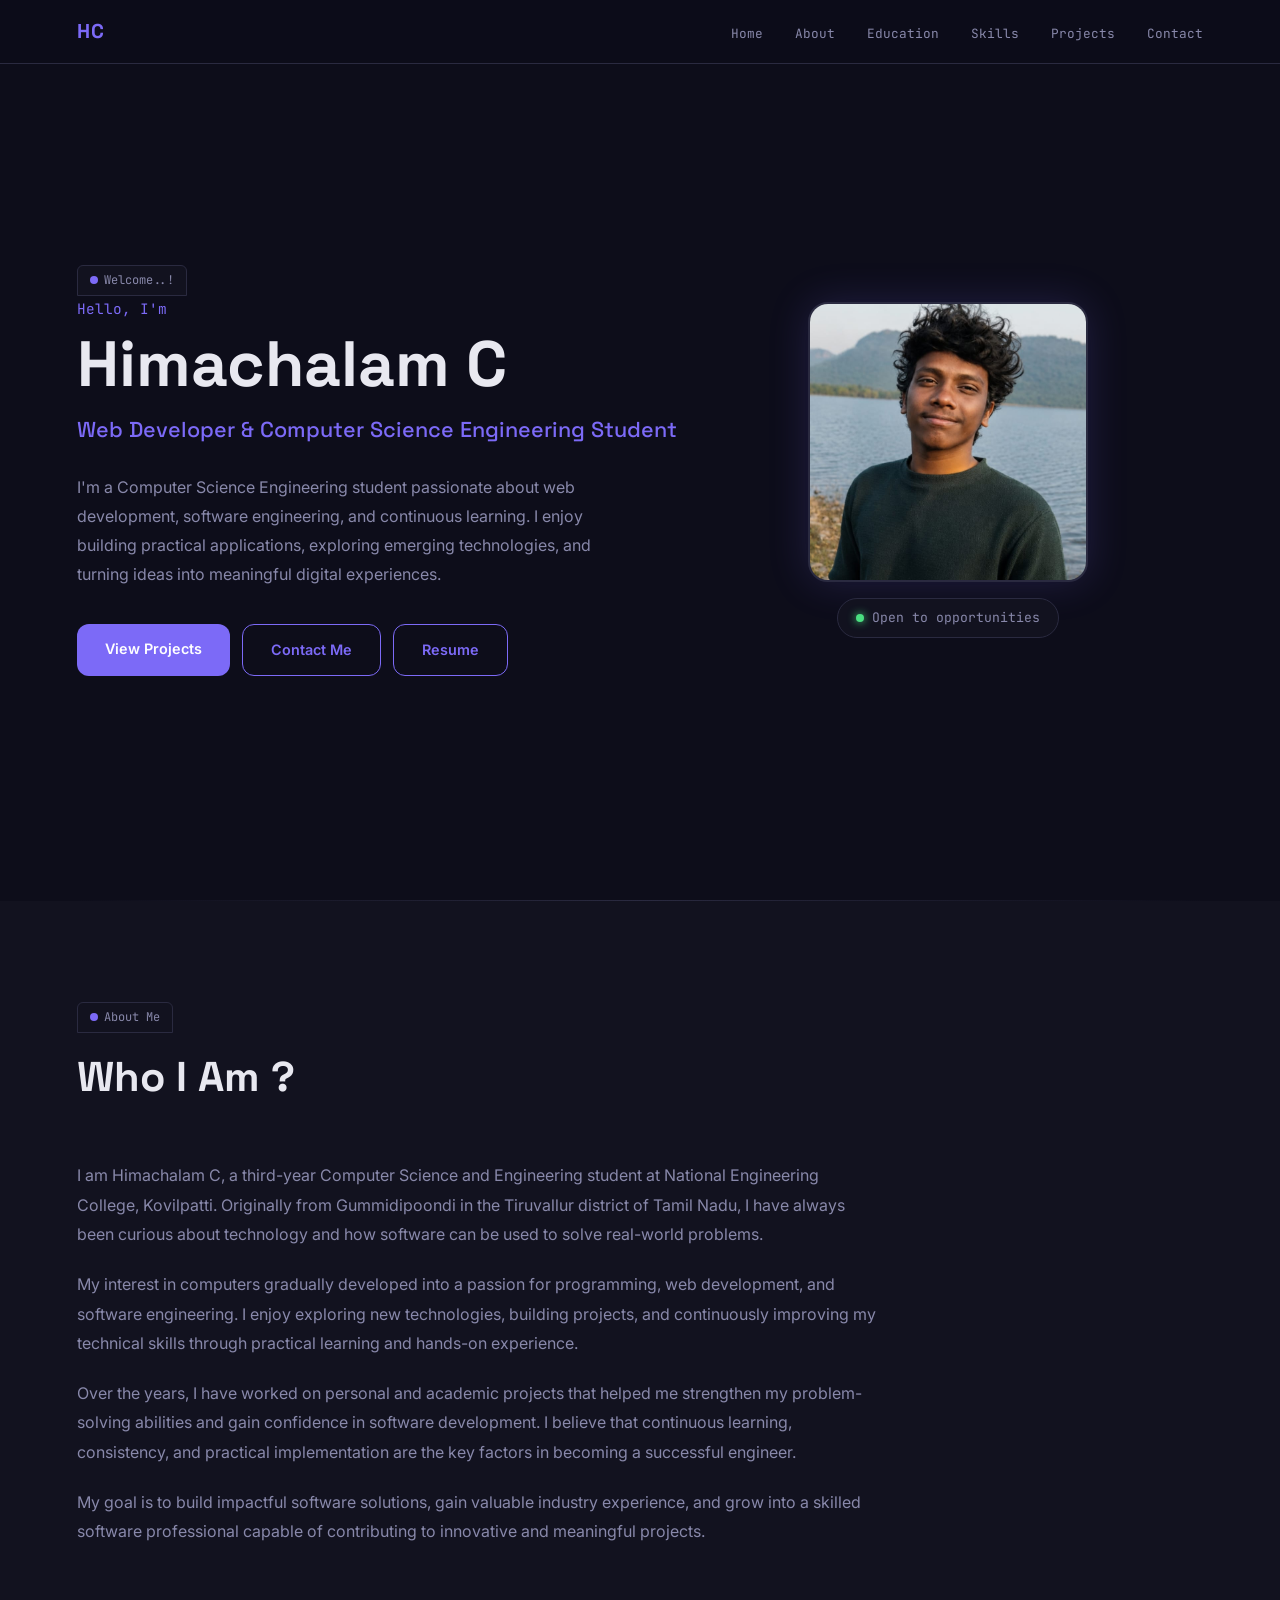
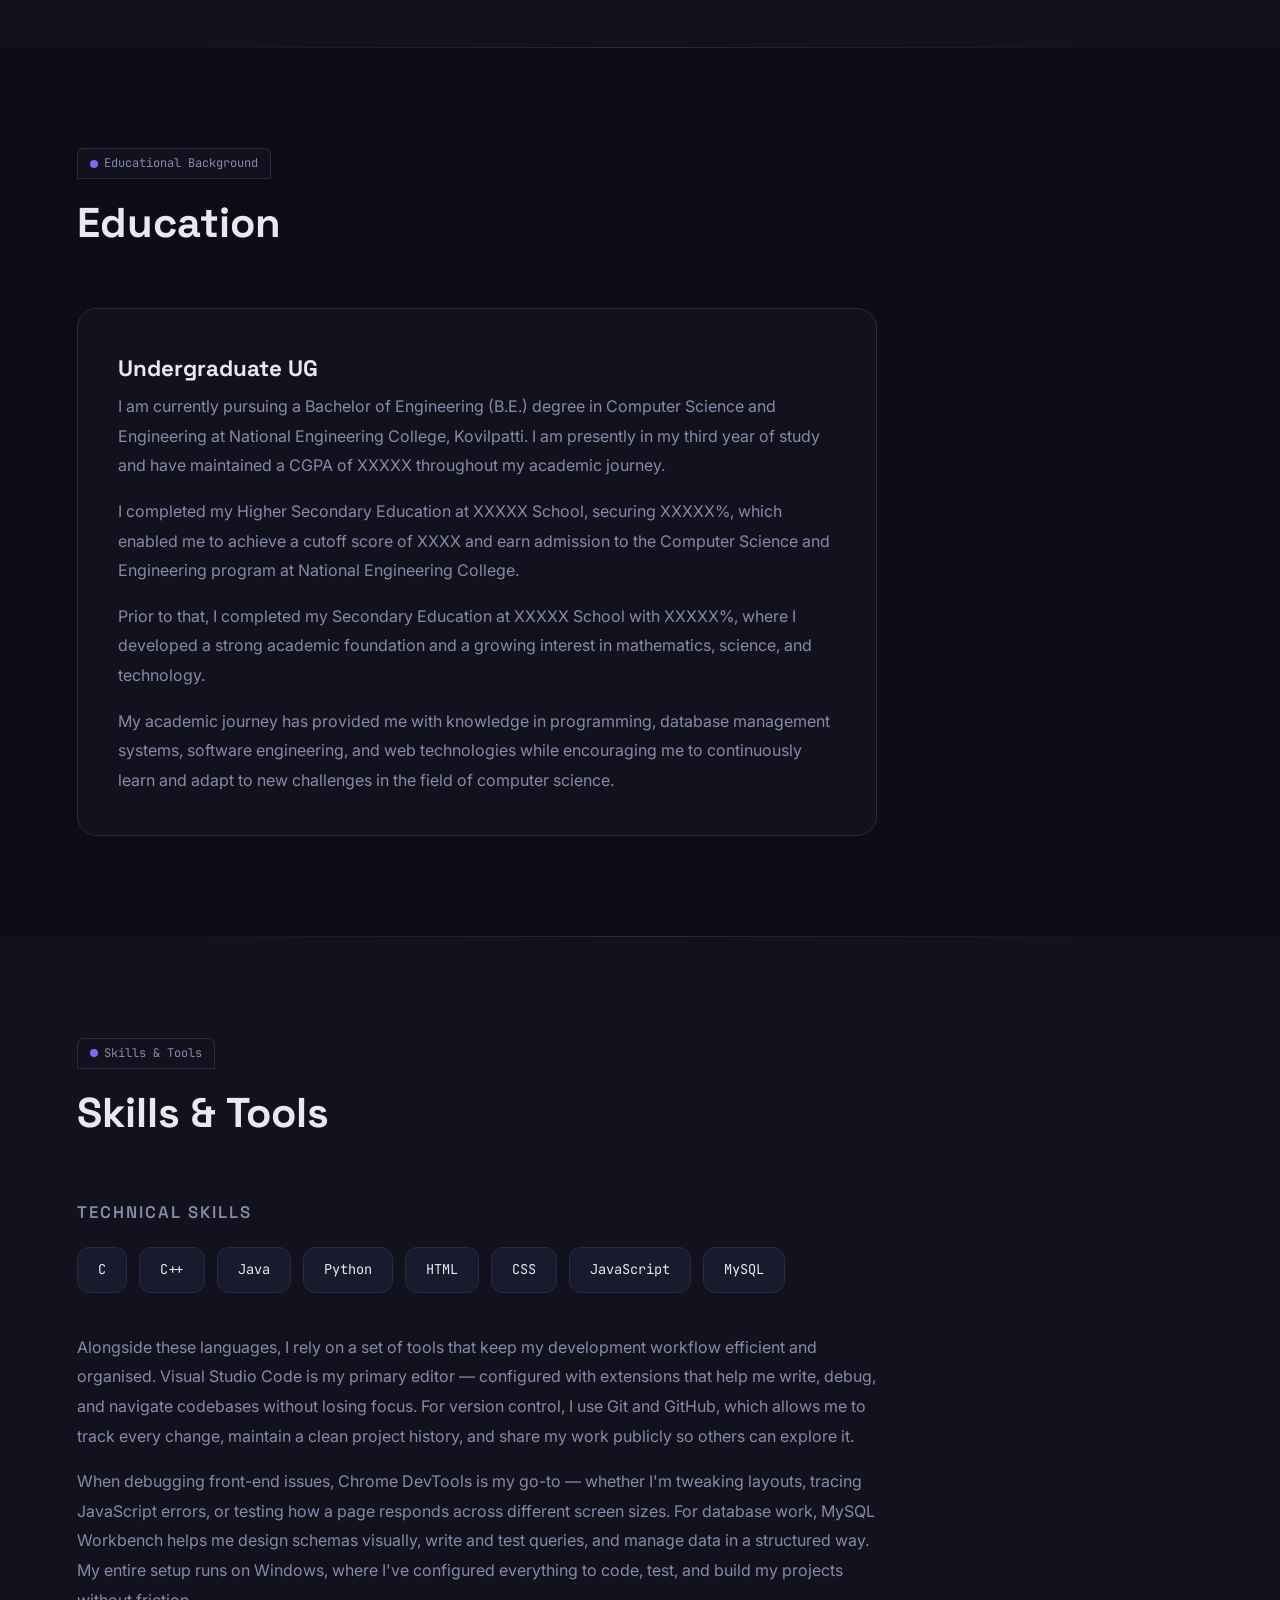
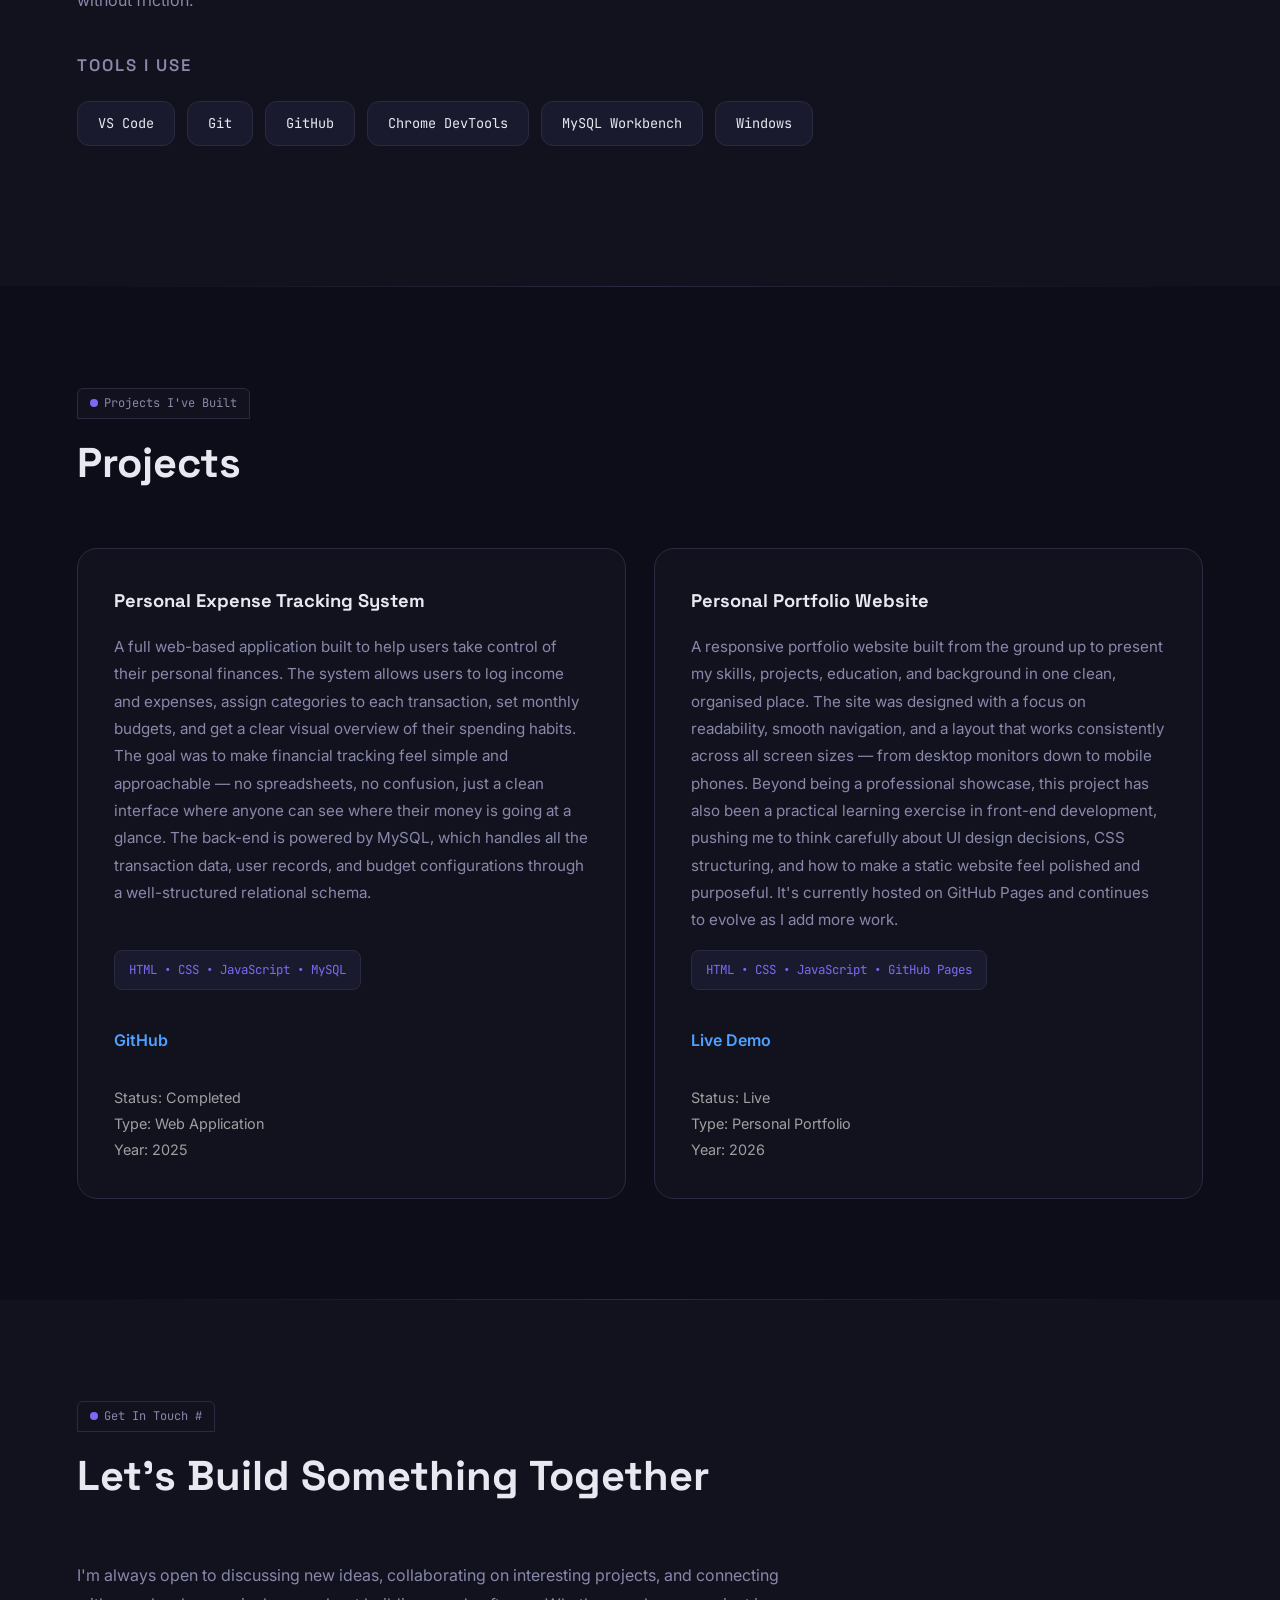
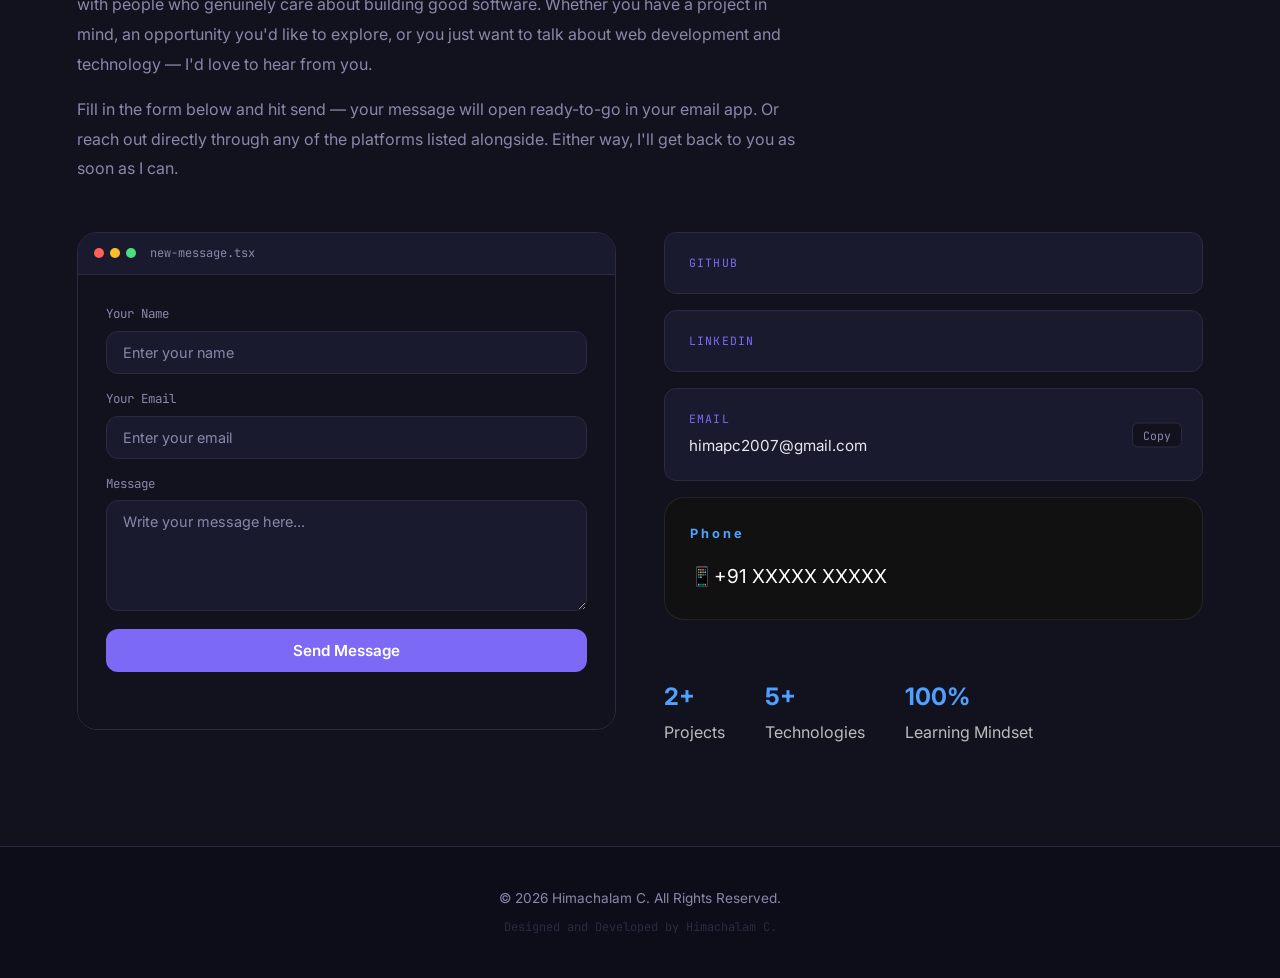
==== index.html @ 36b8a8b2 "Fix GitHub Pages structure" ====
<!DOCTYPE html>
<html lang="en">
<head>
  <meta charset="UTF-8">
  <meta name="viewport" content="width=device-width, initial-scale=1.0">
  <title>Himachalam C | Portfolio</title>
  <link rel="stylesheet" href="css/style.css">
  <link rel="preconnect" href="https://fonts.googleapis.com">
  <link rel="preconnect" href="https://fonts.gstatic.com" crossorigin>
  <link href="https://fonts.googleapis.com/css2?family=Space+Grotesk:wght@500;600;700&family=Inter:wght@300;400;500;600;700&family=JetBrains+Mono:wght@400;500&display=swap" rel="stylesheet">
</head>
<body>

  <!-- ── NAVBAR ── -->
  <nav class="navbar">
    <div class="logo">HC</div>
    <ul class="nav-links">
      <li><a href="#home">Home</a></li>
      <li><a href="#about">About</a></li>
      <li><a href="#education">Education</a></li>
      <li><a href="#skills">Skills</a></li>
      <li><a href="#projects">Projects</a></li>
      <li><a href="#contact">Contact</a></li>
    </ul>
  </nav>

  <!-- ── HERO ── -->
  <section id="home" class="hero hidden">
    <div class="hero-content">
      <span class="file-tab"><span class="dot"></span> Welcome..! </span>
      <p class="hero-intro">Hello, I'm</p>
      <h1>Himachalam C</h1>
      <h2>Web Developer &amp; Computer Science Engineering Student</h2>
      <p class="hero-description">
        I'm a Computer Science Engineering student passionate about web development,
        software engineering, and continuous learning. I enjoy building practical
        applications, exploring emerging technologies, and turning ideas into
        meaningful digital experiences.
      </p>
      <div class="hero-buttons">
        <a href="#projects" class="btn">View Projects</a>
        <a href="#contact" class="btn-outline">Contact Me</a>
        <a href="assets/Himachalam Resumex.pdf"
   class="btn-outline"
   target="_blank">
   Resume
</a>
      </div>
    </div>

    <div class="hero-visual">
      <div class="profile-frame">
        <!-- Replace images/profile-placeholder.svg with your actual photo later -->
        <img src="images/hima.jpeg" alt="Himachalam C" class="profile-img">
      </div>
      <div class="status-card">
        <span class="status-dot"></span>
        Open to opportunities
      </div>
    </div>
  </section>

  <div class="section-divider"></div>

  <!-- ── WHO I AM ── -->
  <section id="about" class="about hidden">
    <div class="section-header">
      <span class="file-tab"><span class="dot"></span> About Me </span>
      <h2>Who I Am ?</h2>
    </div>
    <div class="about-text">
      <p>
I am Himachalam C, a third-year Computer Science and Engineering student at National Engineering College, Kovilpatti. Originally from Gummidipoondi in the Tiruvallur district of Tamil Nadu, I have always been curious about technology and how software can be used to solve real-world problems.
      </p>
      <p>
My interest in computers gradually developed into a passion for programming, web development, and software engineering. I enjoy exploring new technologies, building projects, and continuously improving my technical skills through practical learning and hands-on experience.
      </p>
      <p>
Over the years, I have worked on personal and academic projects that helped me strengthen my problem-solving abilities and gain confidence in software development. I believe that continuous learning, consistency, and practical implementation are the key factors in becoming a successful engineer.
      </p>
      <p>
My goal is to build impactful software solutions, gain valuable industry experience, and grow into a skilled software professional capable of contributing to innovative and meaningful projects.
      </p>
    </div>
  </section>

  <div class="section-divider"></div>

  <!-- ── EDUCATION ── -->
  <section id="education" class="education hidden">
    <div class="section-header">
      <span class="file-tab"><span class="dot"></span> Educational Background </span>
      <h2>Education</h2>
    </div>
    <div class="education-content">
      <div class="education-card">
        <div class="education-meta">
          <h3>Undergraduate UG</h3>
          
        </div>
     <p>
I am currently pursuing a Bachelor of Engineering (B.E.) degree in Computer Science and Engineering at National Engineering College, Kovilpatti. I am presently in my third year of study and have maintained a CGPA of XXXXX throughout my academic journey.
</p>

<p>
I completed my Higher Secondary Education at XXXXX School, securing XXXXX%, which enabled me to achieve a cutoff score of XXXX and earn admission to the Computer Science and Engineering program at National Engineering College.
</p>

<p>
Prior to that, I completed my Secondary Education at XXXXX School with XXXXX%, where I developed a strong academic foundation and a growing interest in mathematics, science, and technology.
</p>

<p>
My academic journey has provided me with knowledge in programming, database management systems, software engineering, and web technologies while encouraging me to continuously learn and adapt to new challenges in the field of computer science.
</p>
      </div>
    </div>
  </section>

  <div class="section-divider"></div>

  <!-- ── SKILLS ── -->
  <section id="skills" class="skills hidden">
    <div class="section-header">
      <span class="file-tab"><span class="dot"></span> Skills & Tools </span>
      <h2>Skills &amp; Tools</h2>
    </div>

    <h3 class="subheading">Technical Skills</h3>
    <div class="skills-grid">
      <div class="skill-card">C</div>
      <div class="skill-card">C++</div>
      <div class="skill-card">Java</div>
      <div class="skill-card">Python</div>
      <div class="skill-card">HTML</div>
      <div class="skill-card">CSS</div>
      <div class="skill-card">JavaScript</div>
      <div class="skill-card">MySQL</div>
    </div>

    <div class="tools-intro">
      <p>
        Alongside these languages, I rely on a set of tools that keep my development workflow
        efficient and organised. Visual Studio Code is my primary editor — configured with
        extensions that help me write, debug, and navigate codebases without losing focus.
        For version control, I use Git and GitHub, which allows me to track every change,
        maintain a clean project history, and share my work publicly so others can explore it.
      </p>
      <p>
        When debugging front-end issues, Chrome DevTools is my go-to — whether I'm tweaking
        layouts, tracing JavaScript errors, or testing how a page responds across different screen sizes.
        For database work, MySQL Workbench helps me design schemas visually, write and test queries,
        and manage data in a structured way. My entire setup runs on Windows, where I've configured
        everything to code, test, and build my projects without friction.
      </p>
    </div>

    <h3 class="subheading">Tools I Use</h3>
    <div class="tools-grid">
      <div class="skill-card">VS Code</div>
      <div class="skill-card">Git</div>
      <div class="skill-card">GitHub</div>
      <div class="skill-card">Chrome DevTools</div>
      <div class="skill-card">MySQL Workbench</div>
      <div class="skill-card">Windows</div>
    </div>
   
  </section>

  <div class="section-divider"></div>

  <!-- ── PROJECTS ── -->
  <section id="projects" class="projects hidden">
    <div class="section-header">
      <span class="file-tab"><span class="dot"></span> Projects I've Built </span>
      <h2>Projects</h2>
    </div>
    <div class="projects-grid">

      <div class="project-card">
        <h3>Personal Expense Tracking System</h3>
        <p>
          A full web-based application built to help users take control of their personal finances.
          The system allows users to log income and expenses, assign categories to each transaction,
          set monthly budgets, and get a clear visual overview of their spending habits. The goal was
          to make financial tracking feel simple and approachable — no spreadsheets, no confusion,
          just a clean interface where anyone can see where their money is going at a glance. The
          back-end is powered by MySQL, which handles all the transaction data, user records, and
          budget configurations through a well-structured relational schema.
        </p>
        <div class="tech-stack">HTML &bull; CSS &bull; JavaScript &bull; MySQL</div>
        <div class="project-links">
    <a href="https://github.com/Hacker-Hima/personal-expense-tracking-system" target="_blank">
        GitHub
    </a>
</div>
        <div class="project-meta">
    Status: Completed
    <br>
    Type: Web Application
    <br>
    Year: 2025
</div>
      </div>

      <div class="project-card">
        <h3>Personal Portfolio Website</h3>
        <p>
          A responsive portfolio website built from the ground up to present my skills, projects,
          education, and background in one clean, organised place. The site was designed with a
          focus on readability, smooth navigation, and a layout that works consistently across all
          screen sizes — from desktop monitors down to mobile phones. Beyond being a professional
          showcase, this project has also been a practical learning exercise in front-end development,
          pushing me to think carefully about UI design decisions, CSS structuring, and how to make
          a static website feel polished and purposeful. It's currently hosted on GitHub Pages and
          continues to evolve as I add more work.
        </p>
        <div class="tech-stack">HTML &bull; CSS &bull; JavaScript &bull; GitHub Pages</div>
        <div class="project-links">
    <a href="https://hacker-hima.github.io/Himachalam-portfolio/" target="_blank">
        Live Demo
    </a>
</div>
        <div class="project-meta">
    Status: Live
    <br>
    Type: Personal Portfolio
    <br>
    Year: 2026
</div>
      </div>

    </div>
  </section>

  <div class="section-divider"></div>

  <!-- ── CONTACT ── -->
  <section id="contact" class="contact hidden">
    <div class="section-header">
      <span class="file-tab"><span class="dot"></span> Get In Touch # </span>
      <h2>Let's Build Something Together</h2>
    </div>

    <div class="contact-intro">
      <p>
        I'm always open to discussing new ideas, collaborating on interesting projects, and connecting
        with people who genuinely care about building good software. Whether you have a project in mind,
        an opportunity you'd like to explore, or you just want to talk about web development and
        technology — I'd love to hear from you.
      </p>
      <p>
        Fill in the form below and hit send — your message will open ready-to-go in your email app.
        Or reach out directly through any of the platforms listed alongside. Either way, I'll get back
        to you as soon as I can.
      </p>
    </div>

    <div class="contact-grid">

      <div class="message-form" id="messageForm">
        <div class="message-window">
          <div class="message-window-bar">
            <span class="message-window-dot"></span>
            <span class="message-window-dot"></span>
            <span class="message-window-dot"></span>
            <span class="message-window-title">new-message.tsx</span>
          </div>
          <div class="message-window-body">
            <label for="name">Your Name</label>
            <input type="text" id="name" name="name" placeholder="Enter your name" required>

            <label for="email">Your Email</label>
            <input type="email" id="email" name="email" placeholder="Enter your email" required>

            <label for="message">Message</label>
            <textarea id="message" name="message" rows="5" placeholder="Write your message here..." required></textarea>

            <button type="button" class="btn send-btn" id="sendBtn">Send Message</button>
            <p class="form-status" id="formStatus"></p>
          </div>
        </div>
      </div>

      <div class="contact-links">
        <a href="https://github.com/Hacker-Hima" target="_blank" class="contact-link">
          <span class="contact-label">GitHub</span>
        
        </a>
        <a href="https://www.linkedin.com/in/himachalam-c-535153327/" target="_blank" class="contact-link">
          <span class="contact-label">LinkedIn</span>
        
        </a>
        
        <div class="contact-link email-link">
          <span class="contact-label">Email</span>
          <span class="contact-value">himapc2007@gmail.com</span>
          <button type="button" class="copy-btn" id="copyEmailBtn">Copy</button>
          
        </div>
         <div class="contact-card">

    <h4>Phone</h4>

    <a href="tel:+91 8870892589">
       📱+91 XXXXX XXXXX
    </a>

</div>
         <div class="hero-stats">

    <div>
        <h3>2+</h3>
        <p>Projects</p>
    </div>

    <div>
        <h3>5+</h3>
        <p>Technologies</p>
    </div>

    <div>
        <h3>100%</h3>
        <p>Learning Mindset</p>
    </div>

</div>
        
      </div>
      

    </div>
    
  </section>

  <!-- ── FOOTER ── -->
  <footer>
    <p>&copy; 2026 Himachalam C. All Rights Reserved.</p>
    <p class="footer-sub">Designed and Developed by Himachalam C.</p>
  </footer>

  <script src="js/script.js"></script>
</body>
</html>
---- css/style.css ----
/* =============================================
   HIMACHALAM C — PORTFOLIO CSS
   Theme: Dark dev aesthetic, purple accent
   ============================================= */

/* ── RESET & BASE ───────────────────────────── */
*, *::before, *::after {
  margin: 0;
  padding: 0;
  box-sizing: border-box;
}

:root {
  --bg:         #0d0d1a;
  --bg-card:    #12121f;
  --bg-hover:   #1a1a2e;
  --border:     #2a2a40;
  --accent:     #7c6af7;
  --accent-dim: #5548d9;
  --accent-glow:rgba(124, 106, 247, 0.18);
  --text:       #e8e8f0;
  --muted:      #8888aa;
  --dot-green:  #4ade80;
  --font-head:  'Space Grotesk', sans-serif;
  --font-body:  'Inter', sans-serif;
  --font-mono:  'JetBrains Mono', monospace;
  --radius:     12px;
  --radius-lg:  20px;
  --transition: 0.25s ease;
}

html {
  scroll-behavior: smooth;
}

body {
  background-color: var(--bg);
  color: var(--text);
  font-family: var(--font-body);
  font-size: 16px;
  line-height: 1.75;
  -webkit-font-smoothing: antialiased;
}

a {
  color: inherit;
  text-decoration: none;
}

img {
  display: block;
  max-width: 100%;
}

/* ── SCROLLBAR ──────────────────────────────── */
::-webkit-scrollbar { width: 6px; }
::-webkit-scrollbar-track { background: var(--bg); }
::-webkit-scrollbar-thumb { background: var(--border); border-radius: 3px; }
::-webkit-scrollbar-thumb:hover { background: var(--accent-dim); }

/* ── NAVBAR ─────────────────────────────────── */
.navbar {
  position: fixed;
  top: 0;
  left: 0;
  right: 0;
  z-index: 100;
  display: flex;
  align-items: center;
  justify-content: space-between;
  padding: 0 6vw;
  height: 64px;
  background: rgba(13, 13, 26, 0.85);
  backdrop-filter: blur(12px);
  border-bottom: 1px solid var(--border);
}

.logo {
  font-family: var(--font-head);
  font-size: 1.25rem;
  font-weight: 700;
  color: var(--accent);
  letter-spacing: 0.05em;
}

.nav-links {
  list-style: none;
  display: flex;
  gap: 2rem;
}

.nav-links a {
  font-family: var(--font-mono);
  font-size: 0.8rem;
  color: var(--muted);
  transition: color var(--transition);
}

.nav-links a:hover {
  color: var(--accent);
}

/* ── FILE TAB BADGE ─────────────────────────── */
.file-tab {
  display: inline-flex;
  align-items: center;
  gap: 6px;
  font-family: var(--font-mono);
  font-size: 0.75rem;
  color: var(--muted);
  background: var(--bg-card);
  border: 1px solid var(--border);
  padding: 4px 12px;
  border-radius: 6px 6px 0 0;
  margin-bottom: 0;
}

.file-tab .dot {
  width: 8px;
  height: 8px;
  border-radius: 50%;
  background: var(--accent);
  display: inline-block;
}

/* ── SECTION SHARED ─────────────────────────── */
section {
  padding: 100px 6vw;
}

.section-header {
  margin-bottom: 48px;
}

.section-header h2 {
  font-family: var(--font-head);
  font-size: clamp(1.8rem, 3.5vw, 2.6rem);
  font-weight: 700;
  color: var(--text);
  margin-top: 8px;
}

/* ── HERO ───────────────────────────────────── */
.hero {
  min-height: 100vh;
  display: flex;
  align-items: center;
  gap: 4vw;
  padding-top: 120px;
  padding-bottom: 80px;
}

.hero-content {
  flex: 1 1 55%;
  max-width: 680px;
}

.hero-intro {
  font-family: var(--font-mono);
  font-size: 0.9rem;
  color: var(--accent);
  margin-bottom: 8px;
}

.hero h1 {
  font-family: var(--font-head);
  font-size: clamp(2.4rem, 5vw, 4rem);
  font-weight: 700;
  line-height: 1.1;
  color: var(--text);
  margin-bottom: 12px;
}

.hero h2 {
  font-family: var(--font-head);
  font-size: clamp(1rem, 2vw, 1.35rem);
  font-weight: 500;
  color: var(--accent);
  margin-bottom: 24px;
}

.hero-description {
  color: var(--muted);
  font-size: 1rem;
  max-width: 560px;
  margin-bottom: 36px;
  line-height: 1.8;
}

.hero-buttons {
  display: flex;
  flex-wrap: wrap;
  gap: 12px;
}
.hero-image{
    position:relative;
}

.hero-image::before{
    content:"";

    position:absolute;

    width:320px;
    height:320px;

    background:rgba(78,161,255,0.15);

    border-radius:50%;

    filter:blur(80px);

    z-index:-1;

    top:50%;
    left:50%;

    transform:translate(-50%,-50%);
}
.hero-stats{
    display:flex;
    gap:40px;
    margin-top:40px;
}

.hero-stats h3{
    color:#4ea1ff;
    font-size:1.5rem;
}

.hero-stats p{
    color:#bcbcbc;
}
/* ── BUTTONS ────────────────────────────────── */
.btn {
  display: inline-block;
  padding: 12px 28px;
  background: var(--accent);
  color: #fff;
  font-family: var(--font-body);
  font-size: 0.9rem;
  font-weight: 600;
  border-radius: var(--radius);
  border: none;
  cursor: pointer;
  transition: background var(--transition), transform var(--transition), box-shadow var(--transition);
}

.btn:hover {
  background: var(--accent-dim);
  transform: translateY(-2px);
  box-shadow: 0 6px 20px var(--accent-glow);
}

.btn-outline {
  display: inline-block;
  padding: 12px 28px;
  background: transparent;
  color: var(--accent);
  font-family: var(--font-body);
  font-size: 0.9rem;
  font-weight: 600;
  border-radius: var(--radius);
  border: 1.5px solid var(--accent);
  cursor: pointer;
  transition: background var(--transition), transform var(--transition);
}

.btn-outline:hover {
  background: var(--accent-glow);
  transform: translateY(-2px);
}

.btn-disabled {
  display: inline-block;
  padding: 12px 28px;
  background: var(--bg-card);
  color: var(--muted);
  font-family: var(--font-body);
  font-size: 0.9rem;
  font-weight: 600;
  border-radius: var(--radius);
  border: 1.5px solid var(--border);
  cursor: not-allowed;
}

/* ── HERO VISUAL ────────────────────────────── */
.hero-visual {
  flex: 0 0 auto;
  display: flex;
  flex-direction: column;
  align-items: center;
  gap: 16px;
}

.profile-frame {
  width: 280px;
  height: 280px;
  border-radius: var(--radius-lg);
  border: 2px solid var(--border);
  background: var(--bg-card);
  overflow: hidden;
  box-shadow: 0 0 40px var(--accent-glow);
}

.profile-img {
  width: 100%;
  height: 100%;
  object-fit: cover;
}

.status-card {
  display: inline-flex;
  align-items: center;
  gap: 8px;
  background: var(--bg-card);
  border: 1px solid var(--border);
  padding: 8px 18px;
  border-radius: 999px;
  font-size: 0.82rem;
  color: var(--muted);
  font-family: var(--font-mono);
}

.status-dot {
  width: 8px;
  height: 8px;
  border-radius: 50%;
  background: var(--dot-green);
  box-shadow: 0 0 8px var(--dot-green);
  animation: pulse 2s infinite;
}

@keyframes pulse {
  0%, 100% { opacity: 1; }
  50% { opacity: 0.4; }
}

/* ── DIVIDER ─────────────────────────────────── */
.section-divider {
  height: 1px;
  background: linear-gradient(90deg, transparent, var(--border), transparent);
  margin: 0 6vw;
}

/* ── ABOUT ───────────────────────────────────── */
.about {
  background: var(--bg-card);
}

.about-text p {
  color: var(--muted);
  font-size: 1rem;
  line-height: 1.85;
  margin-bottom: 20px;
  max-width: 800px;
}

.about-text p:last-child {
  margin-bottom: 0;
}

/* ── EDUCATION ───────────────────────────────── */
.education-card {
  background: var(--bg-card);
  border: 1px solid var(--border);
  border-radius: var(--radius-lg);
  padding: 40px;
  max-width: 800px;
}

.education-meta h3 {
  font-family: var(--font-head);
  font-size: 1.4rem;
  font-weight: 700;
  color: var(--text);
  margin-bottom: 4px;
}

.education-sub {
  font-family: var(--font-mono);
  font-size: 0.82rem;
  color: var(--accent);
  margin-bottom: 24px;
}

.education-card p {
  color: var(--muted);
  font-size: 1rem;
  line-height: 1.85;
  margin-bottom: 16px;
}

.education-card p:last-child {
  margin-bottom: 0;
}

/* ── SKILLS ──────────────────────────────────── */
.skills {
  background: var(--bg-card);
}

.subheading {
  font-family: var(--font-head);
  font-size: 1.05rem;
  font-weight: 600;
  color: var(--muted);
  text-transform: uppercase;
  letter-spacing: 0.12em;
  margin-bottom: 20px;
}

.skills-grid,
.tools-grid {
  display: flex;
  flex-wrap: wrap;
  gap: 12px;
  margin-bottom: 40px;
}

.skill-card {
  background: var(--bg-hover);
  border: 1px solid var(--border);
  color: var(--text);
  font-family: var(--font-mono);
  font-size: 0.85rem;
  padding: 10px 20px;
  border-radius: var(--radius);
  transition: border-color var(--transition), color var(--transition), box-shadow var(--transition);
  cursor: default;
}

.skill-card:hover {
  border-color: var(--accent);
  color: var(--accent);
  box-shadow: 0 0 12px var(--accent-glow);
}

.tools-intro {
  margin-bottom: 36px;
}

.tools-intro p {
  color: var(--muted);
  font-size: 1rem;
  line-height: 1.85;
  max-width: 800px;
  margin-bottom: 16px;
}

/* ── PROJECTS ────────────────────────────────── */
.projects-grid {
  display: grid;
  grid-template-columns: repeat(auto-fit, minmax(340px, 1fr));
  gap: 28px;
}

.project-card {
  background: var(--bg-card);
  border: 1px solid var(--border);
  border-radius: var(--radius-lg);
  padding: 36px;
  display: flex;
  flex-direction: column;
  gap: 16px;
  transition: border-color var(--transition), box-shadow var(--transition), transform var(--transition);
}

.project-card:hover {
  border-color: var(--accent);
  box-shadow: 0 4px 30px var(--accent-glow);
  transform: translateY(-4px);
}

.project-card h3 {
  font-family: var(--font-head);
  font-size: 1.15rem;
  font-weight: 700;
  color: var(--text);
}

.project-card p {
  color: var(--muted);
  font-size: 0.95rem;
  line-height: 1.8;
  flex: 1;
}

.tech-stack {
  font-family: var(--font-mono);
  font-size: 0.78rem;
  color: var(--accent);
  background: var(--bg-hover);
  border: 1px solid var(--border);
  padding: 8px 14px;
  border-radius: 8px;
  width: fit-content;
}

.project-link {
  display: inline-flex;
  align-items: center;
  gap: 6px;
  font-family: var(--font-mono);
  font-size: 0.8rem;
  color: var(--accent);
  border: 1px solid var(--accent);
  padding: 8px 18px;
  border-radius: var(--radius);
  transition: background var(--transition);
  width: fit-content;
}

.project-link:hover {
  background: var(--accent-glow);
}
.project-meta{
    margin-top:15px;

    color:#a0a0a0;

    font-size:0.9rem;

    line-height:1.8;
}
.project-links{
    margin-top:20px;
}

.project-links a{
    text-decoration:none;

    color:#4ea1ff;

    font-weight:600;
}

/* ── CONTACT ─────────────────────────────────── */
.contact {
  background: var(--bg-card);
}

.contact-intro {
  max-width: 720px;
  margin-bottom: 48px;
}

.contact-intro p {
  color: var(--muted);
  font-size: 1rem;
  line-height: 1.85;
  margin-bottom: 16px;
}

.contact-grid {
  display: grid;
  grid-template-columns: 1fr 1fr;
  gap: 48px;
  align-items: start;
}

/* Message window */
.message-window {
  border: 1px solid var(--border);
  border-radius: var(--radius-lg);
  overflow: hidden;
}

.message-window-bar {
  display: flex;
  align-items: center;
  gap: 6px;
  background: var(--bg-hover);
  border-bottom: 1px solid var(--border);
  padding: 10px 16px;
}

.message-window-dot {
  width: 10px;
  height: 10px;
  border-radius: 50%;
  background: var(--border);
}

.message-window-dot:nth-child(1) { background: #ff5f57; }
.message-window-dot:nth-child(2) { background: #ffbd2e; }
.message-window-dot:nth-child(3) { background: var(--dot-green); }

.message-window-title {
  font-family: var(--font-mono);
  font-size: 0.75rem;
  color: var(--muted);
  margin-left: 8px;
}

.message-window-body {
  background: var(--bg-card);
  padding: 28px;
  display: flex;
  flex-direction: column;
  gap: 14px;
}

.message-window-body label {
  font-family: var(--font-mono);
  font-size: 0.78rem;
  color: var(--muted);
  margin-bottom: -8px;
}

.message-window-body input,
.message-window-body textarea {
  background: var(--bg-hover);
  border: 1px solid var(--border);
  border-radius: var(--radius);
  color: var(--text);
  font-family: var(--font-body);
  font-size: 0.9rem;
  padding: 12px 16px;
  width: 100%;
  transition: border-color var(--transition);
  resize: vertical;
}

.message-window-body input:focus,
.message-window-body textarea:focus {
  outline: none;
  border-color: var(--accent);
  box-shadow: 0 0 0 3px var(--accent-glow);
}

.message-window-body input::placeholder,
.message-window-body textarea::placeholder {
  color: var(--muted);
}

.send-btn {
  margin-top: 4px;
  width: 100%;
  font-size: 0.95rem;
}

.form-status {
  font-family: var(--font-mono);
  font-size: 0.78rem;
  color: var(--dot-green);
  min-height: 1.2em;
}

/* Contact links */
.contact-links {
  display: flex;
  flex-direction: column;
  gap: 16px;
}

.contact-link {
  display: flex;
  flex-direction: column;
  gap: 4px;
  background: var(--bg-hover);
  border: 1px solid var(--border);
  border-radius: var(--radius);
  padding: 20px 24px;
  transition: border-color var(--transition), transform var(--transition);
  cursor: pointer;
}

.contact-link:hover {
  border-color: var(--accent);
  transform: translateX(4px);
}

.contact-label {
  font-family: var(--font-mono);
  font-size: 0.72rem;
  color: var(--accent);
  text-transform: uppercase;
  letter-spacing: 0.1em;
}

.contact-value {
  font-size: 0.95rem;
  color: var(--text);
}

.email-link {
  position: relative;
}

.copy-btn {
  position: absolute;
  top: 50%;
  right: 20px;
  transform: translateY(-50%);
  background: var(--bg-card);
  border: 1px solid var(--border);
  color: var(--muted);
  font-family: var(--font-mono);
  font-size: 0.72rem;
  padding: 4px 10px;
  border-radius: 6px;
  cursor: pointer;
  transition: color var(--transition), border-color var(--transition);
}

.copy-btn:hover {
  color: var(--accent);
  border-color: var(--accent);
}
.contact-card{
    background:#111;

    border:1px solid rgba(255,255,255,0.08);

    border-radius:20px;

    padding:25px;

    transition:0.3s;
}

.contact-card:hover{
    border-color:#4ea1ff;
}

.contact-card h4{
    color:#4ea1ff;

    letter-spacing:3px;

    margin-bottom:15px;

    font-size:0.8rem;
}

.contact-card p,
.contact-card a{
    color:white;

    text-decoration:none;

    font-size:1.2rem;
}
/* ── FOOTER ──────────────────────────────────── */
footer {
  text-align: center;
  padding: 40px 6vw;
  border-top: 1px solid var(--border);
  background: var(--bg);
}

footer p {
  color: var(--muted);
  font-size: 0.85rem;
}

.footer-sub {
  font-family: var(--font-mono);
  font-size: 0.75rem;
  color: var(--border);
  margin-top: 6px;
}

/* ── RESPONSIVE ──────────────────────────────── */
@media (max-width: 900px) {
  .hero {
    flex-direction: column;
    text-align: center;
    padding-top: 100px;
  }

  .hero-buttons {
    justify-content: center;
  }

  .hero-description {
    margin-left: auto;
    margin-right: auto;
  }

  .contact-grid {
    grid-template-columns: 1fr;
    gap: 32px;
  }

  .nav-links {
    display: none;
  }
}

@media (max-width: 600px) {
  section {
    padding: 72px 5vw;
  }

  .projects-grid {
    grid-template-columns: 1fr;
  }

  .profile-frame {
    width: 220px;
    height: 220px;
  }

  .education-card {
    padding: 24px;
  }
}
.hidden{
    opacity:0;
    transform:translateY(60px);
    transition:
        opacity 0.8s ease,
        transform 0.8s ease;
}

.show{
    opacity:1;
    transform:translateY(0);
}
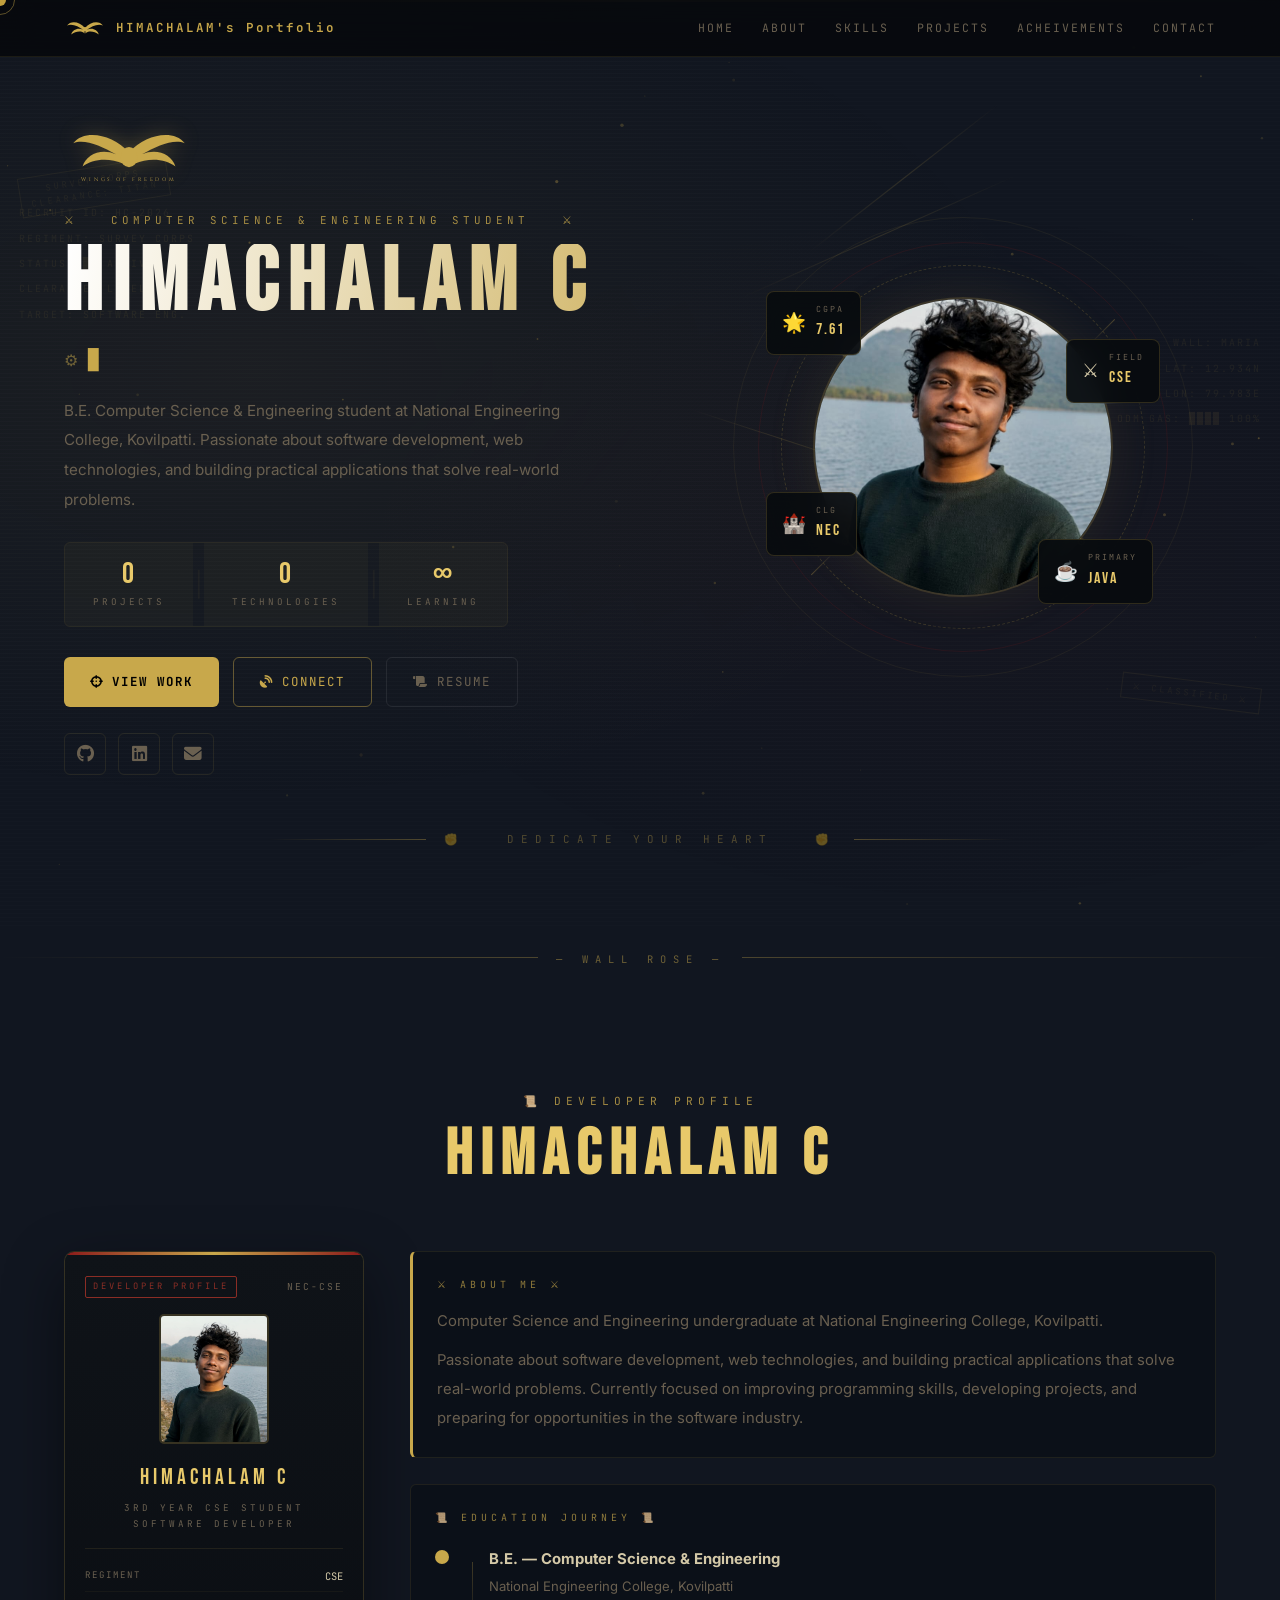
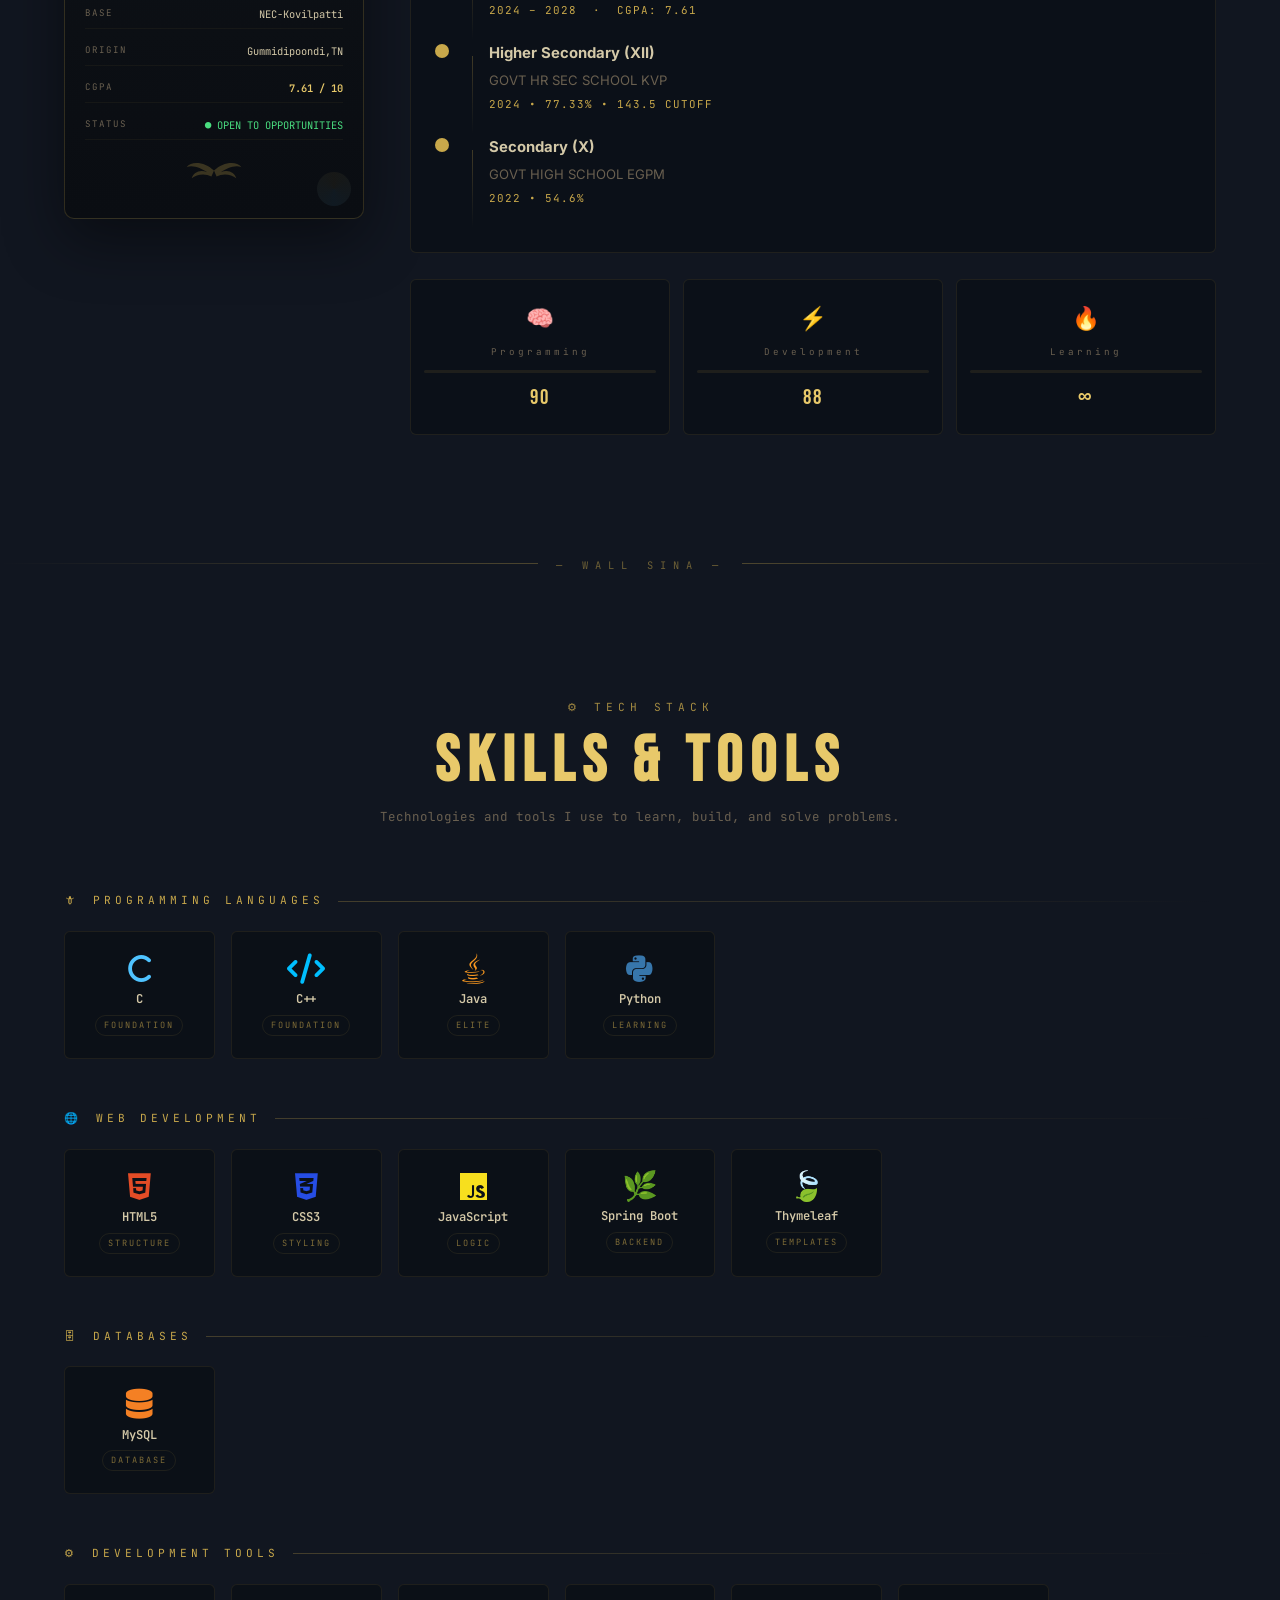
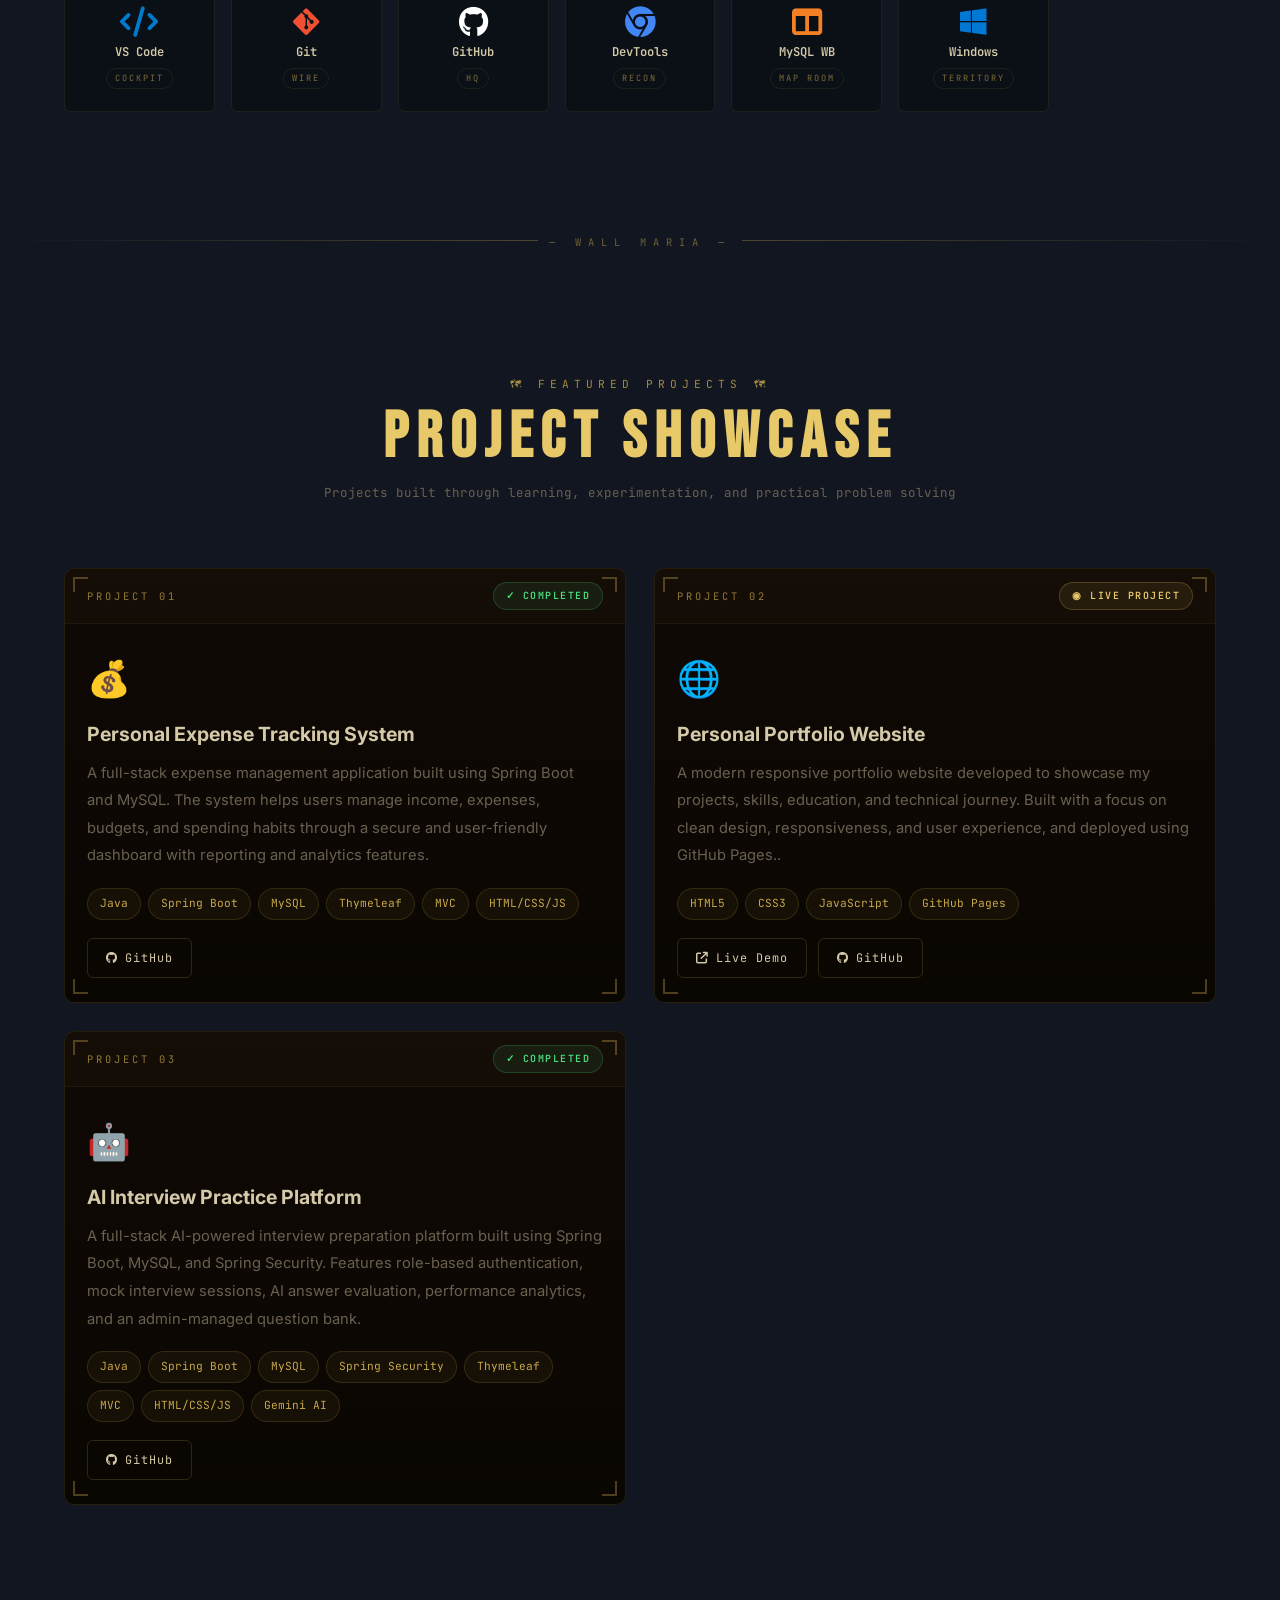
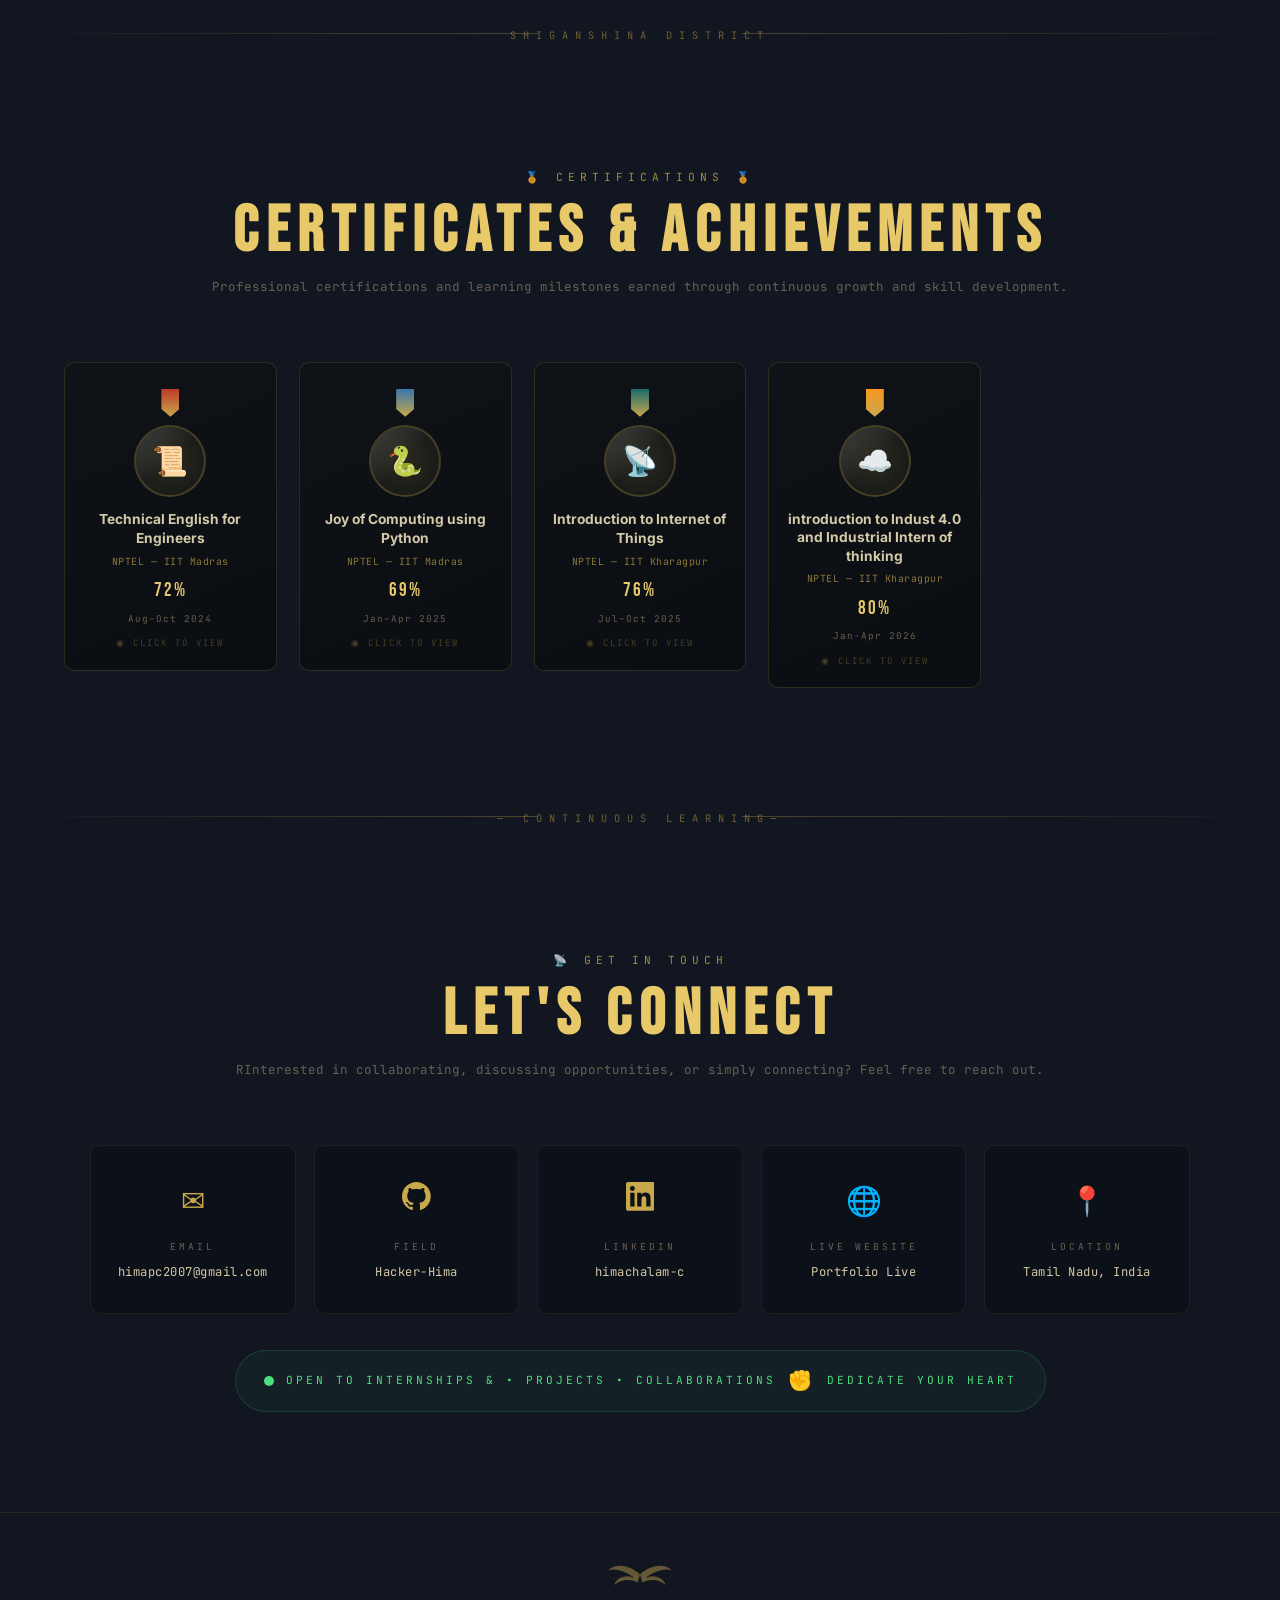
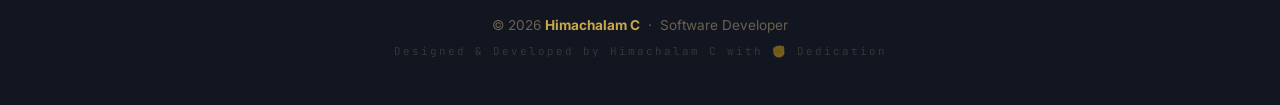
==== commit 4ad04265: "Final portfolio version" ====
--- a/index.html
+++ b/index.html
@@ -1,344 +1,997 @@
 <!DOCTYPE html>
 <html lang="en">
+
 <head>
   <meta charset="UTF-8">
   <meta name="viewport" content="width=device-width, initial-scale=1.0">
-  <title>Himachalam C | Portfolio</title>
-  <link rel="stylesheet" href="css/style.css">
+  <title>Hima-portfolio</title>
   <link rel="preconnect" href="https://fonts.googleapis.com">
   <link rel="preconnect" href="https://fonts.gstatic.com" crossorigin>
-  <link href="https://fonts.googleapis.com/css2?family=Space+Grotesk:wght@500;600;700&family=Inter:wght@300;400;500;600;700&family=JetBrains+Mono:wght@400;500&display=swap" rel="stylesheet">
+  <link
+    href="https://fonts.googleapis.com/css2?family=Bebas+Neue&family=Inter:wght@300;400;500;600;700;800&family=JetBrains+Mono:wght@400;500;600&family=Cinzel:wght@400;700;900&display=swap"
+    rel="stylesheet">
+  <link rel="stylesheet" href="https://cdnjs.cloudflare.com/ajax/libs/font-awesome/6.5.1/css/all.min.css">
+  <link rel="stylesheet" href="style.css">
+  <!-- CRITICAL: Fallback visibility — overridden by GSAP when loaded, but ensures
+       contact section & all cards show on Live Server even if CDN is unavailable -->
+  <style>
+    .contact-card,
+    .contact-section .sec-header,
+    .open-signal,
+    .mission-card,
+    .medal-card,
+    .skill-card,
+    .skill-block,
+    .skills-section .sec-header,
+    .projects-section .sec-header,
+    .certs-section .sec-header,
+    .about-section .sec-header,
+    .id-card,
+    .field-report,
+    .wall-timeline,
+    .wt-node,
+    .combat-attr,
+    .wall-divider,
+    .footer {
+      opacity: 1 !important;
+      visibility: visible !important;
+    }
+
+    /* Inline SVG icons inside .cc-icon inherit the gold color */
+    .cc-icon svg {
+      color: var(--gold, #c8a84b);
+      fill: var(--gold, #c8a84b);
+    }
+  </style>
+  <script src="https://cdnjs.cloudflare.com/ajax/libs/gsap/3.12.5/gsap.min.js" defer></script>
+  <script src="https://cdnjs.cloudflare.com/ajax/libs/gsap/3.12.5/ScrollTrigger.min.js" defer></script>
 </head>
+
 <body>
 
-  <!-- ── NAVBAR ── -->
-  <nav class="navbar">
-    <div class="logo">HC</div>
-    <ul class="nav-links">
-      <li><a href="#home">Home</a></li>
-      <li><a href="#about">About</a></li>
-      <li><a href="#education">Education</a></li>
-      <li><a href="#skills">Skills</a></li>
-      <li><a href="#projects">Projects</a></li>
-      <li><a href="#contact">Contact</a></li>
-    </ul>
-  </nav>
-
-  <!-- ── HERO ── -->
-  <section id="home" class="hero hidden">
+  <!-- ══ CURSOR ══ -->
+  <div class="custom-cursor" id="cursor"></div>
+  <div class="cursor-trail" id="cursorTrail"></div>
+
+  <!-- ══ NAVBAR ══ -->
+  <header class="navbar" id="navbar">
+    <div class="logo">
+      <svg class="wings-nav-svg" viewBox="0 0 70 36" xmlns="http://www.w3.org/2000/svg">
+        <path d="M35,18 C26,7 11,5 5,14 C13,10 24,15 32,21 C23,17 14,21 12,29 C19,23 30,22 34,27 Z" fill="#c8a84b" />
+        <path d="M35,18 C44,7 59,5 65,14 C57,10 46,15 38,21 C47,17 56,21 58,29 C51,23 40,22 36,27 Z" fill="#c8a84b" />
+        <circle cx="35" cy="20" r="3.5" fill="#c8a84b" />
+      </svg>
+      <span>HIMACHALAM's Portfolio </span>
+    </div>
+    <nav class="nav-links" id="navLinks">
+      <a href="#hero" data-text="BASE">HOME</a>
+      <a href="#about" data-text="DOSSIER">ABOUT</a>
+      <a href="#skills" data-text="ARSENAL">SKILLS</a>
+      <a href="#projects" data-text="MISSIONS">PROJECTS</a>
+      <a href="#certificates" data-text="MEDALS">ACHEIVEMENTS</a>
+      <a href="#contact" data-text="SIGNAL">CONTACT</a>
+    </nav>
+    <button class="nav-toggle" id="navToggle" aria-label="Toggle menu">
+      <span></span><span></span><span></span>
+    </button>
+  </header>
+
+  <!-- ══ HERO ══ -->
+  <section id="hero" class="hero">
+    <canvas class="section-canvas" id="heroCanvas"></canvas>
+    <div class="hero-smoke-layer"></div>
+    <div class="scanline"></div>
+
+    <!-- Stamp overlays -->
+    <div class="stamp stamp-1">SURVEY CORPS<br>CLEARANCE: TITAN</div>
+    <div class="stamp stamp-2">⚔ CLASSIFIED ⚔</div>
+
+    <!-- ODM wire lines -->
+    <div class="odm-wires">
+      <div class="wire w1"></div>
+      <div class="wire w2"></div>
+      <div class="wire w3"></div>
+      <div class="wire w4"></div>
+    </div>
+
+    <!-- HUD panels -->
+    <div class="hud-panel hud-left">
+      <div class="hud-line" data-anim>RECRUIT ID: HC-2026</div>
+      <div class="hud-line" data-anim>REGIMENT: SURVEY CORPS</div>
+      <div class="hud-line" data-anim>STATUS: ██ ACTIVE</div>
+      <div class="hud-line" data-anim>CLEARANCE: LEVEL 7</div>
+      <div class="hud-line" data-anim>TARGET: SOFTWARE ENG.</div>
+    </div>
+    <div class="hud-panel hud-right">
+      <div class="hud-line">WALL: MARIA</div>
+      <div class="hud-line">LAT: 12.934N</div>
+      <div class="hud-line">LON: 79.983E</div>
+      <div class="hud-line">ODM GAS: ████ 100%</div>
+    </div>
+
     <div class="hero-content">
-      <span class="file-tab"><span class="dot"></span> Welcome..! </span>
-      <p class="hero-intro">Hello, I'm</p>
-      <h1>Himachalam C</h1>
-      <h2>Web Developer &amp; Computer Science Engineering Student</h2>
-      <p class="hero-description">
-        I'm a Computer Science Engineering student passionate about web development,
-        software engineering, and continuous learning. I enjoy building practical
-        applications, exploring emerging technologies, and turning ideas into
-        meaningful digital experiences.
-      </p>
-      <div class="hero-buttons">
-        <a href="#projects" class="btn">View Projects</a>
-        <a href="#contact" class="btn-outline">Contact Me</a>
-        <a href="assets/Himachalam Resumex.pdf"
-   class="btn-outline"
-   target="_blank">
-   Resume
-</a>
-      </div>
-    </div>
-
-    <div class="hero-visual">
-      <div class="profile-frame">
-        <!-- Replace images/profile-placeholder.svg with your actual photo later -->
-        <img src="images/hima.jpeg" alt="Himachalam C" class="profile-img">
-      </div>
-      <div class="status-card">
-        <span class="status-dot"></span>
-        Open to opportunities
-      </div>
+      <!-- LEFT -->
+      <div class="hero-left">
+        <div class="regiment-badge">
+          <svg viewBox="0 0 140 70" xmlns="http://www.w3.org/2000/svg" class="wings-hero">
+            <path d="M70,35 C52,15 22,10 10,25 C22,20 40,28 56,37 C40,30 24,37 20,50 C30,42 48,40 64,47 Z"
+              fill="#c8a84b" />
+            <path d="M70,35 C88,15 118,10 130,25 C118,20 100,28 84,37 C100,30 116,37 120,50 C110,42 92,40 76,47 Z"
+              fill="#c8a84b" />
+            <ellipse cx="70" cy="40" rx="9" ry="11" fill="#c8a84b" />
+            <text x="70" y="66" text-anchor="middle" font-family="'Cinzel',serif" font-size="5.5" fill="#c8a84b"
+              letter-spacing="3">WINGS OF FREEDOM</text>
+          </svg>
+        </div>
+
+        <div class="rank-eyebrow">⚔ &nbsp; COMPUTER SCIENCE & ENGINEERING STUDENT &nbsp; ⚔</div>
+
+        <h1 class="hero-name">
+          <span class="name-l1 glitch-text" data-text="HIMACHALAM">HIMACHALAM C</span>
+        </h1>
+
+        <div class="hero-title-row">
+          <span class="odm-cog">⚙</span>
+          <h2 class="hero-title"><span id="typing-text"></span><span class="cursor">█</span></h2>
+        </div>
+
+        <p class="hero-desc">
+          B.E. Computer Science & Engineering student at National Engineering College, Kovilpatti.
+          Passionate about software development, web technologies, and building practical applications that solve
+          real-world problems.
+        </p>
+
+        <div class="hero-stats">
+          <div class="stat-block">
+            <div class="stat-val counter" data-target="2">0</div>
+            <div class="stat-lbl">PROJECTS</div>
+          </div>
+          <div class="stat-sep">|</div>
+          <div class="stat-block">
+            <div class="stat-val counter" data-target="5">0</div>
+            <div class="stat-lbl">TECHNOLOGIES</div>
+          </div>
+          <div class="stat-sep">|</div>
+          <div class="stat-block">
+            <div class="stat-val">∞</div>
+            <div class="stat-lbl">LEARNING</div>
+          </div>
+        </div>
+
+        <div class="hero-btns">
+          <a href="#projects" class="btn-primary magnetic-btn">
+            <span class="btn-bg"></span>
+            <i class="fa-solid fa-crosshairs"></i> VIEW WORK
+          </a>
+          <a href="#contact" class="btn-secondary magnetic-btn">
+            <i class="fa-solid fa-satellite-dish"></i> CONNECT
+          </a>
+          <a href="assets/Hima resume.pdf" target="_blank" class="btn-ghost magnetic-btn">
+            <i class="fa-solid fa-scroll"></i> RESUME
+          </a>
+        </div>
+
+        <div class="hero-socials">
+          <a href="https://github.com/Hacker-Hima" target="_blank" class="soc-link" aria-label="GitHub">
+            <span class="soc-ripple"></span><i class="fa-brands fa-github"></i>
+          </a>
+          <a href="https://www.linkedin.com/in/himachalam-c-535153327/" target="_blank" class="soc-link"
+            aria-label="LinkedIn">
+            <span class="soc-ripple"></span><i class="fa-brands fa-linkedin"></i>
+          </a>
+          <a href="mailto:himapc2007@gmail.com" class="soc-link" aria-label="Email">
+            <span class="soc-ripple"></span><i class="fa-solid fa-envelope"></i>
+          </a>
+        </div>
+      </div>
+
+      <!-- RIGHT: Profile -->
+      <div class="hero-right">
+        <div class="profile-outer" id="profileOuter">
+          <div class="titan-ring ring-1"></div>
+          <div class="titan-ring ring-2"></div>
+          <div class="titan-ring ring-3"></div>
+
+          <!-- ODM anchor hooks -->
+          <div class="hook hook-tl">
+            <div class="hook-wire"></div>
+            <div class="hook-gear">⚙</div>
+          </div>
+          <div class="hook hook-tr">
+            <div class="hook-wire"></div>
+            <div class="hook-gear">⚙</div>
+          </div>
+          <div class="hook hook-bl">
+            <div class="hook-gear">⚙</div>
+            <div class="hook-wire"></div>
+          </div>
+          <div class="hook hook-br">
+            <div class="hook-gear">⚙</div>
+            <div class="hook-wire"></div>
+          </div>
+
+          <div class="profile-frame">
+            <img src="images/hima.jpeg" alt="Himachalam C" class="profile-img">
+            <div class="profile-scan"></div>
+          </div>
+
+          <!-- Float badges -->
+          <div class="fbadge fb1">
+            <div class="fbadge-glow"></div>
+            <span>🌟</span>
+            <div>
+              <div class="fbl">CGPA</div>
+              <div class="fbv">7.61</div>
+            </div>
+          </div>
+          <div class="fbadge fb2">
+            <div class="fbadge-glow"></div>
+            <span>⚔</span>
+            <div>
+              <div class="fbl">FIELD</div>
+              <div class="fbv">CSE</div>
+            </div>
+          </div>
+          <div class="fbadge fb3">
+            <div class="fbadge-glow"></div>
+            <span>🏰</span>
+            <div>
+              <div class="fbl">CLG</div>
+              <div class="fbv">NEC</div>
+            </div>
+          </div>
+          <div class="fbadge fb4">
+            <div class="fbadge-glow"></div>
+            <span>☕</span>
+            <div>
+              <div class="fbl">PRIMARY</div>
+              <div class="fbv">JAVA</div>
+            </div>
+          </div>
+        </div>
+      </div>
+    </div>
+
+    <div class="corps-motto">
+      <div class="motto-line"></div>
+      <span>✊ &nbsp; DEDICATE YOUR HEART &nbsp; ✊</span>
+      <div class="motto-line"></div>
     </div>
   </section>
 
-  <div class="section-divider"></div>
-
-  <!-- ── WHO I AM ── -->
-  <section id="about" class="about hidden">
-    <div class="section-header">
-      <span class="file-tab"><span class="dot"></span> About Me </span>
-      <h2>Who I Am ?</h2>
-    </div>
-    <div class="about-text">
-      <p>
-I am Himachalam C, a third-year Computer Science and Engineering student at National Engineering College, Kovilpatti. Originally from Gummidipoondi in the Tiruvallur district of Tamil Nadu, I have always been curious about technology and how software can be used to solve real-world problems.
-      </p>
-      <p>
-My interest in computers gradually developed into a passion for programming, web development, and software engineering. I enjoy exploring new technologies, building projects, and continuously improving my technical skills through practical learning and hands-on experience.
-      </p>
-      <p>
-Over the years, I have worked on personal and academic projects that helped me strengthen my problem-solving abilities and gain confidence in software development. I believe that continuous learning, consistency, and practical implementation are the key factors in becoming a successful engineer.
-      </p>
-      <p>
-My goal is to build impactful software solutions, gain valuable industry experience, and grow into a skilled software professional capable of contributing to innovative and meaningful projects.
-      </p>
+  <!-- ══ WALL DIVIDER ══ -->
+  <div class="wall-divider">
+    <div class="wd-inner"><span class="wd-text">— WALL ROSE —</span></div>
+  </div>
+
+  <!-- ══ ABOUT ══ -->
+  <section id="about" class="about-section">
+    <canvas class="section-canvas" id="aboutCanvas"></canvas>
+
+    <div class="sec-header">
+      <div class="sec-eyebrow">📜 DEVELOPER PROFILE</div>
+      <h2 class="sec-title">HIMACHALAM C</h2>
+    </div>
+
+    <div class="dossier-wrap">
+      <!-- ID Card -->
+      <div class="id-card" id="idCard">
+        <div class="id-top-bar">
+          <span class="id-corps-stamp">DEVELOPER PROFILE</span>
+          <span class="id-number">NEC-CSE</span>
+        </div>
+        <div class="id-photo-box">
+          <img src="images/hima.jpeg" alt="ID Photo" class="id-photo">
+          <div class="id-photo-scan"></div>
+        </div>
+        <div class="id-name-block">HIMACHALAM C</div>
+        <div class="id-rank-block">3RD YEAR CSE STUDENT SOFTWARE DEVELOPER</div>
+        <div class="id-divider"></div>
+        <div class="id-fields">
+          <div class="idf"><span class="idf-k">REGIMENT</span><span class="idf-v">CSE</span></div>
+          <div class="idf"><span class="idf-k">BASE</span><span class="idf-v">NEC-Kovilpatti</span></div>
+          <div class="idf"><span class="idf-k">ORIGIN</span><span class="idf-v">Gummidipoondi,TN</span></div>
+          <div class="idf"><span class="idf-k">CGPA</span><span class="idf-v gold">7.61 / 10</span></div>
+          <div class="idf"><span class="idf-k">STATUS</span><span class="idf-v green">● OPEN TO OPPORTUNITIES</span>
+          </div>
+        </div>
+        <div class="id-wing-foot">
+          <svg viewBox="0 0 80 35" xmlns="http://www.w3.org/2000/svg">
+            <path d="M40,17 C30,7 14,5 8,13 C15,10 25,14 32,19 C24,15 16,19 14,26 C20,21 30,20 37,24 Z" fill="#c8a84b"
+              opacity="0.6" />
+            <path d="M40,17 C50,7 66,5 72,13 C65,10 55,14 48,19 C56,15 64,19 66,26 C60,21 50,20 43,24 Z" fill="#c8a84b"
+              opacity="0.6" />
+          </svg>
+        </div>
+        <div class="id-hologram"></div>
+      </div>
+
+      <!-- Right narrative -->
+      <div class="dossier-body">
+        <div class="field-report">
+          <div class="fr-label">⚔ ABOUT ME ⚔</div>
+          <p>Computer Science and Engineering undergraduate at National Engineering College, Kovilpatti.</p>
+
+          <p>Passionate about software development, web technologies, and building practical applications that solve
+            real-world problems.
+
+            Currently focused on improving programming skills, developing projects, and preparing for opportunities in
+            the software industry.</p>
+        </div>
+
+        <!-- Education timeline -->
+        <div class="wall-timeline">
+          <div class="wt-head">📜 EDUCATION JOURNEY 📜</div>
+          <div class="wt-track">
+            <div class="wt-node">
+              <div class="wt-dot pulse-dot-gold"></div>
+              <div class="wt-connector"></div>
+              <div class="wt-info">
+                <div class="wt-title">B.E. — Computer Science &amp; Engineering</div>
+                <div class="wt-sub">National Engineering College, Kovilpatti</div>
+                <div class="wt-period">2024 – 2028 &nbsp;·&nbsp; CGPA: 7.61</div>
+              </div>
+            </div>
+            <div class="wt-node">
+              <div class="wt-dot pulse-dot-gold"></div>
+              <div class="wt-connector"></div>
+              <div class="wt-info">
+                <div class="wt-title">Higher Secondary (XII)</div>
+                <div class="wt-sub">GOVT HR SEC SCHOOL KVP</div>
+                <div class="wt-period">2024 • 77.33% • 143.5 CUTOFF</div>
+              </div>
+            </div>
+            <div class="wt-node wt-last">
+              <div class="wt-dot pulse-dot-gold"></div>
+              <div class="wt-connector"></div>
+              <div class="wt-info">
+                <div class="wt-title">Secondary (X)</div>
+                <div class="wt-sub">GOVT HIGH SCHOOL EGPM</div>
+                <div class="wt-period">2022 • 54.6%</div>
+              </div>
+            </div>
+          </div>
+        </div>
+
+        <!-- Combat attrs -->
+        <div class="combat-grid">
+          <div class="combat-attr" data-pct="95">
+            <div class="ca-icon">🧠</div>
+            <div class="ca-name">Programming</div>
+            <div class="ca-bar-wrap">
+              <div class="ca-bar">
+                <div class="ca-fill"></div>
+              </div>
+            </div>
+            <div class="ca-val">90</div>
+          </div>
+          <div class="combat-attr" data-pct="88">
+            <div class="ca-icon">⚡</div>
+            <div class="ca-name">Development</div>
+            <div class="ca-bar-wrap">
+              <div class="ca-bar">
+                <div class="ca-fill"></div>
+              </div>
+            </div>
+            <div class="ca-val">88</div>
+          </div>
+          <div class="combat-attr" data-pct="100">
+            <div class="ca-icon">🔥</div>
+            <div class="ca-name">Learning</div>
+            <div class="ca-bar-wrap">
+              <div class="ca-bar">
+                <div class="ca-fill"></div>
+              </div>
+            </div>
+            <div class="ca-val">∞</div>
+          </div>
+        </div>
+      </div>
     </div>
   </section>
 
-  <div class="section-divider"></div>
-
-  <!-- ── EDUCATION ── -->
-  <section id="education" class="education hidden">
-    <div class="section-header">
-      <span class="file-tab"><span class="dot"></span> Educational Background </span>
-      <h2>Education</h2>
-    </div>
-    <div class="education-content">
-      <div class="education-card">
-        <div class="education-meta">
-          <h3>Undergraduate UG</h3>
-          
-        </div>
-     <p>
-I am currently pursuing a Bachelor of Engineering (B.E.) degree in Computer Science and Engineering at National Engineering College, Kovilpatti. I am presently in my third year of study and have maintained a CGPA of XXXXX throughout my academic journey.
-</p>
-
-<p>
-I completed my Higher Secondary Education at XXXXX School, securing XXXXX%, which enabled me to achieve a cutoff score of XXXX and earn admission to the Computer Science and Engineering program at National Engineering College.
-</p>
-
-<p>
-Prior to that, I completed my Secondary Education at XXXXX School with XXXXX%, where I developed a strong academic foundation and a growing interest in mathematics, science, and technology.
-</p>
-
-<p>
-My academic journey has provided me with knowledge in programming, database management systems, software engineering, and web technologies while encouraging me to continuously learn and adapt to new challenges in the field of computer science.
-</p>
+  <!-- ══ WALL DIVIDER ══ -->
+  <div class="wall-divider">
+    <div class="wd-inner"><span class="wd-text">— WALL SINA —</span></div>
+  </div>
+
+  <!-- ══ SKILLS ══ -->
+  <section id="skills" class="skills-section">
+    <canvas class="section-canvas" id="skillsCanvas"></canvas>
+
+    <div class="sec-header">
+      <div class="sec-eyebrow">⚙ TECH STACK </div>
+      <h2 class="sec-title">SKILLS & TOOLS</h2>
+      <p class="sec-sub">Technologies and tools I use to learn, build, and solve problems.</p>
+    </div>
+
+    <div class="skills-wrap">
+      <!-- Programming -->
+      <div class="skill-block">
+        <div class="sblock-head"><span class="sblock-icon">🗡</span><span>PROGRAMMING LANGUAGES</span>
+          <div class="sblock-line"></div>
+        </div>
+        <div class="skill-grid">
+          <div class="skill-card" data-tip="Primary combat language — the foundation.">
+            <div class="sc-front"><i class="fa-solid fa-c" style="color:#4fc3ff"></i><span>C</span><em>FOUNDATION</em>
+            </div>
+            <div class="sc-back">
+              <div class="sc-back-content">
+                <div class="sc-b-icon"><i class="fa-solid fa-c"></i></div>
+                <div class="sc-b-name">C Language</div>
+                <div class="sc-b-tip">Programming Foundation.</div>
+              </div>
+            </div>
+            <div class="sc-glow" style="--g:#4fc3ff"></div>
+          </div>
+          <div class="skill-card" data-tip="Object-oriented warfare. OOP at its finest.">
+            <div class="sc-front"><i class="fa-solid fa-code"
+                style="color:#00bfff"></i><span>C++</span><em>FOUNDATION</em></div>
+            <div class="sc-back">
+              <div class="sc-back-content">
+                <div class="sc-b-icon"><i class="fa-solid fa-code"></i></div>
+                <div class="sc-b-name">C++</div>
+                <div class="sc-b-tip">Object-Oriented Concepts</div>
+              </div>
+            </div>
+            <div class="sc-glow" style="--g:#00bfff"></div>
+          </div>
+          <div class="skill-card" data-tip="Elite weapon. Spring Boot fortress builder.">
+            <div class="sc-front"><i class="fa-brands fa-java" style="color:#f89820"></i><span>Java</span><em>ELITE</em>
+            </div>
+            <div class="sc-back">
+              <div class="sc-back-content">
+                <div class="sc-b-icon"><i class="fa-brands fa-java"></i></div>
+                <div class="sc-b-name">Java</div>
+                <div class="sc-b-tip">Primary Development Language</div>
+              </div>
+            </div>
+            <div class="sc-glow" style="--g:#f89820"></div>
+          </div>
+          <div class="skill-card" data-tip="Scripting recon — fast data intelligence.">
+            <div class="sc-front"><i class="fa-brands fa-python"
+                style="color:#3776ab"></i><span>Python</span><em>LEARNING</em></div>
+            <div class="sc-back">
+              <div class="sc-back-content">
+                <div class="sc-b-icon"><i class="fa-brands fa-python"></i></div>
+                <div class="sc-b-name">Python</div>
+                <div class="sc-b-tip">Learning & Automation</div>
+              </div>
+            </div>
+            <div class="sc-glow" style="--g:#3776ab"></div>
+          </div>
+        </div>
+      </div>
+
+      <!-- Web -->
+      <div class="skill-block">
+        <div class="sblock-head"><span class="sblock-icon">🌐</span><span>WEB DEVELOPMENT</span>
+          <div class="sblock-line"></div>
+        </div>
+        <div class="skill-grid">
+          <div class="skill-card">
+            <div class="sc-front"><i class="fa-brands fa-html5"
+                style="color:#e34c26"></i><span>HTML5</span><em>STRUCTURE</em></div>
+            <div class="sc-back">
+              <div class="sc-back-content">
+                <div class="sc-b-icon"><i class="fa-brands fa-html5"></i></div>
+                <div class="sc-b-name">HTML5</div>
+                <div class="sc-b-tip">Web Page Structure</div>
+              </div>
+            </div>
+            <div class="sc-glow" style="--g:#e34c26"></div>
+          </div>
+          <div class="skill-card">
+            <div class="sc-front"><i class="fa-brands fa-css3-alt"
+                style="color:#264de4"></i><span>CSS3</span><em>STYLING</em></div>
+            <div class="sc-back">
+              <div class="sc-back-content">
+                <div class="sc-b-icon"><i class="fa-brands fa-css3-alt"></i></div>
+                <div class="sc-b-name">CSS3</div>
+                <div class="sc-b-tip">UI & Styling</div>
+              </div>
+            </div>
+            <div class="sc-glow" style="--g:#264de4"></div>
+          </div>
+          <div class="skill-card">
+            <div class="sc-front"><i class="fa-brands fa-js"
+                style="color:#f7df1e"></i><span>JavaScript</span><em>LOGIC</em></div>
+            <div class="sc-back">
+              <div class="sc-back-content">
+                <div class="sc-b-icon"><i class="fa-brands fa-js"></i></div>
+                <div class="sc-b-name">JavaScript</div>
+                <div class="sc-b-tip">Interactive Web Logic</div>
+              </div>
+            </div>
+            <div class="sc-glow" style="--g:#f7df1e"></div>
+          </div>
+          <div class="skill-card">
+            <div class="sc-front"><span style="font-size:1.8rem">🌿</span><span>Spring Boot</span><em>BACKEND</em>
+            </div>
+            <div class="sc-back">
+              <div class="sc-back-content">
+                <div class="sc-b-icon">🌿</div>
+                <div class="sc-b-name">Spring Boot</div>
+                <div class="sc-b-tip">Backend Development</div>
+              </div>
+            </div>
+            <div class="sc-glow" style="--g:#6db33f"></div>
+          </div>
+          <div class="skill-card">
+            <div class="sc-front"><span style="font-size:1.8rem">🍃</span><span>Thymeleaf</span><em>TEMPLATES</em></div>
+            <div class="sc-back">
+              <div class="sc-back-content">
+                <div class="sc-b-icon">🍃</div>
+                <div class="sc-b-name">Thymeleaf</div>
+                <div class="sc-b-tip">Dynamic Templates</div>
+              </div>
+            </div>
+            <div class="sc-glow" style="--g:#7fc97f"></div>
+          </div>
+        </div>
+      </div>
+
+      <!-- Database -->
+      <div class="skill-block">
+        <div class="sblock-head"><span class="sblock-icon">🗄</span><span>DATABASES</span>
+          <div class="sblock-line"></div>
+        </div>
+        <div class="skill-grid">
+          <div class="skill-card">
+            <div class="sc-front"><i class="fa-solid fa-database"
+                style="color:#f48024"></i><span>MySQL</span><em>DATABASE</em></div>
+            <div class="sc-back">
+              <div class="sc-back-content">
+                <div class="sc-b-icon"><i class="fa-solid fa-database"></i></div>
+                <div class="sc-b-name">MySQL</div>
+                <div class="sc-b-tip">Database Management</div>
+              </div>
+            </div>
+            <div class="sc-glow" style="--g:#f48024"></div>
+          </div>
+        </div>
+      </div>
+
+      <!-- Tools -->
+      <div class="skill-block">
+        <div class="sblock-head"><span class="sblock-icon">⚙</span><span>DEVELOPMENT TOOLS</span>
+          <div class="sblock-line"></div>
+        </div>
+        <div class="skill-grid">
+          <div class="skill-card">
+            <div class="sc-front"><i class="fa-solid fa-code" style="color:#007acc"></i><span>VS
+                Code</span><em>COCKPIT</em></div>
+            <div class="sc-back">
+              <div class="sc-back-content">
+                <div class="sc-b-icon"><i class="fa-solid fa-code"></i></div>
+                <div class="sc-b-name">VS Code</div>
+                <div class="sc-b-tip">Code Editor</div>
+              </div>
+            </div>
+            <div class="sc-glow" style="--g:#007acc"></div>
+          </div>
+          <div class="skill-card">
+            <div class="sc-front"><i class="fa-brands fa-git-alt"
+                style="color:#f05032"></i><span>Git</span><em>WIRE</em></div>
+            <div class="sc-back">
+              <div class="sc-back-content">
+                <div class="sc-b-icon"><i class="fa-brands fa-git-alt"></i></div>
+                <div class="sc-b-name">Git</div>
+                <div class="sc-b-tip">Version Control</div>
+              </div>
+            </div>
+            <div class="sc-glow" style="--g:#f05032"></div>
+          </div>
+          <div class="skill-card">
+            <div class="sc-front"><i class="fa-brands fa-github" style="color:#fff"></i><span>GitHub</span><em>HQ</em>
+            </div>
+            <div class="sc-back">
+              <div class="sc-back-content">
+                <div class="sc-b-icon"><i class="fa-brands fa-github"></i></div>
+                <div class="sc-b-name">GitHub</div>
+                <div class="sc-b-tip">Project Hosting</div>
+              </div>
+            </div>
+            <div class="sc-glow" style="--g:#ccc"></div>
+          </div>
+          <div class="skill-card">
+            <div class="sc-front"><i class="fa-brands fa-chrome"
+                style="color:#4285f4"></i><span>DevTools</span><em>RECON</em></div>
+            <div class="sc-back">
+              <div class="sc-back-content">
+                <div class="sc-b-icon"><i class="fa-brands fa-chrome"></i></div>
+                <div class="sc-b-name">DevTools</div>
+                <div class="sc-b-tip">Debug & Testing</div>
+              </div>
+            </div>
+            <div class="sc-glow" style="--g:#4285f4"></div>
+          </div>
+          <div class="skill-card">
+            <div class="sc-front"><i class="fa-solid fa-table-columns" style="color:#f48024"></i><span>MySQL
+                WB</span><em>MAP ROOM</em></div>
+            <div class="sc-back">
+              <div class="sc-back-content">
+                <div class="sc-b-icon"><i class="fa-solid fa-table-columns"></i></div>
+                <div class="sc-b-name">MySQL WB</div>
+                <div class="sc-b-tip">Database Administration</div>
+              </div>
+            </div>
+            <div class="sc-glow" style="--g:#f48024"></div>
+          </div>
+          <div class="skill-card">
+            <div class="sc-front"><i class="fa-brands fa-windows"
+                style="color:#0078d4"></i><span>Windows</span><em>TERRITORY</em></div>
+            <div class="sc-back">
+              <div class="sc-back-content">
+                <div class="sc-b-icon"><i class="fa-brands fa-windows"></i></div>
+                <div class="sc-b-name">Windows</div>
+                <div class="sc-b-tip">Development Environment</div>
+              </div>
+            </div>
+            <div class="sc-glow" style="--g:#0078d4"></div>
+          </div>
+        </div>
       </div>
     </div>
   </section>
 
-  <div class="section-divider"></div>
-
-  <!-- ── SKILLS ── -->
-  <section id="skills" class="skills hidden">
-    <div class="section-header">
-      <span class="file-tab"><span class="dot"></span> Skills & Tools </span>
-      <h2>Skills &amp; Tools</h2>
-    </div>
-
-    <h3 class="subheading">Technical Skills</h3>
-    <div class="skills-grid">
-      <div class="skill-card">C</div>
-      <div class="skill-card">C++</div>
-      <div class="skill-card">Java</div>
-      <div class="skill-card">Python</div>
-      <div class="skill-card">HTML</div>
-      <div class="skill-card">CSS</div>
-      <div class="skill-card">JavaScript</div>
-      <div class="skill-card">MySQL</div>
-    </div>
-
-    <div class="tools-intro">
-      <p>
-        Alongside these languages, I rely on a set of tools that keep my development workflow
-        efficient and organised. Visual Studio Code is my primary editor — configured with
-        extensions that help me write, debug, and navigate codebases without losing focus.
-        For version control, I use Git and GitHub, which allows me to track every change,
-        maintain a clean project history, and share my work publicly so others can explore it.
-      </p>
-      <p>
-        When debugging front-end issues, Chrome DevTools is my go-to — whether I'm tweaking
-        layouts, tracing JavaScript errors, or testing how a page responds across different screen sizes.
-        For database work, MySQL Workbench helps me design schemas visually, write and test queries,
-        and manage data in a structured way. My entire setup runs on Windows, where I've configured
-        everything to code, test, and build my projects without friction.
-      </p>
-    </div>
-
-    <h3 class="subheading">Tools I Use</h3>
-    <div class="tools-grid">
-      <div class="skill-card">VS Code</div>
-      <div class="skill-card">Git</div>
-      <div class="skill-card">GitHub</div>
-      <div class="skill-card">Chrome DevTools</div>
-      <div class="skill-card">MySQL Workbench</div>
-      <div class="skill-card">Windows</div>
-    </div>
-   
+  <!-- ══ WALL DIVIDER ══ -->
+  <div class="wall-divider">
+    <div class="wd-inner"><span class="wd-text">— WALL MARIA —</span></div>
+  </div>
+
+  <!-- ══ PROJECTS ══ -->
+  <section id="projects" class="projects-section">
+    <canvas class="section-canvas" id="projectsCanvas"></canvas>
+
+    <div class="sec-header">
+      <div class="sec-eyebrow">🗺 FEATURED PROJECTS 🗺 </div>
+      <h2 class="sec-title">PROJECT SHOWCASE</h2>
+      <p class="sec-sub">Projects built through learning, experimentation, and practical problem solving</p>
+    </div>
+
+    <div class="missions-grid">
+      <div class="mission-card" id="mc1">
+        <div class="mc-thunder-bg"></div>
+        <div class="mc-status-bar">
+          <span class="mc-num">PROJECT 01</span>
+          <span class="mc-badge complete">✓ COMPLETED</span>
+        </div>
+        <div class="mc-body">
+          <div class="mc-icon">💰</div>
+          <h3 class="mc-title">Personal Expense Tracking System</h3>
+          <p class="mc-desc">A full-stack expense management application built using Spring Boot and MySQL. The system
+            helps users manage income, expenses, budgets, and spending habits through a secure and user-friendly
+            dashboard with reporting and analytics features.</p>
+          <div class="mc-tags">
+            <span>Java</span><span>Spring Boot</span><span>MySQL</span>
+            <span>Thymeleaf</span><span>MVC</span><span>HTML/CSS/JS</span>
+          </div>
+          <div class="mc-links">
+            <a href="https://github.com/Hacker-Hima/personal-expense-tracking-system" target="_blank" class="mc-link">
+              <i class="fa-brands fa-github"></i> GitHub
+            </a>
+          </div>
+        </div>
+        <div class="mc-corner-decor tl"></div>
+        <div class="mc-corner-decor tr"></div>
+        <div class="mc-corner-decor bl"></div>
+        <div class="mc-corner-decor br"></div>
+      </div>
+
+      <div class="mission-card mission-live" id="mc2">
+        <div class="mc-thunder-bg"></div>
+        <div class="mc-status-bar">
+          <span class="mc-num">PROJECT 02</span>
+          <span class="mc-badge live">◉ LIVE PROJECT</span>
+        </div>
+        <div class="mc-body">
+          <div class="mc-icon">🌐</div>
+          <h3 class="mc-title">Personal Portfolio Website</h3>
+          <p class="mc-desc">A modern responsive portfolio website developed to showcase my projects, skills, education,
+            and technical journey. Built with a focus on clean design, responsiveness, and user experience, and deployed
+            using GitHub Pages..</p>
+          <div class="mc-tags">
+            <span>HTML5</span><span>CSS3</span><span>JavaScript</span><span>GitHub Pages</span>
+          </div>
+          <div class="mc-links">
+            <a href="https://hacker-hima.github.io/Himachalam-portfolio/" target="_blank" class="mc-link">
+              <i class="fa-solid fa-arrow-up-right-from-square"></i> Live Demo
+            </a>
+            <a href="https://github.com/Hacker-Hima" target="_blank" class="mc-link">
+              <i class="fa-brands fa-github"></i> GitHub
+            </a>
+          </div>
+        </div>
+        <div class="mc-corner-decor tl"></div>
+        <div class="mc-corner-decor tr"></div>
+        <div class="mc-corner-decor bl"></div>
+        <div class="mc-corner-decor br"></div>
+      </div>
+
+      <div class="mission-card" id="mc3">
+        <div class="mc-thunder-bg"></div>
+        <div class="mc-status-bar">
+          <span class="mc-num">PROJECT 03</span>
+          <span class="mc-badge complete">✓ COMPLETED</span>
+        </div>
+        <div class="mc-body">
+          <div class="mc-icon">🤖</div>
+          <h3 class="mc-title">AI Interview Practice Platform</h3>
+          <p class="mc-desc">A full-stack AI-powered interview preparation platform built using Spring Boot, MySQL, and
+            Spring Security. Features role-based authentication, mock interview sessions, AI answer evaluation,
+            performance analytics, and an admin-managed question bank.</p>
+          <div class="mc-tags">
+            <span>Java</span><span>Spring Boot</span><span>MySQL</span>
+            <span>Spring Security</span><span>Thymeleaf</span><span>MVC</span><span>HTML/CSS/JS</span><span>Gemini
+              AI</span>
+          </div>
+          <div class="mc-links">
+            <a href="https://github.com/Hacker-Hima/ai-interview-practice-platform" target="_blank" class="mc-link">
+              <i class="fa-brands fa-github"></i> GitHub
+            </a>
+          </div>
+        </div>
+        <div class="mc-corner-decor tl"></div>
+        <div class="mc-corner-decor tr"></div>
+        <div class="mc-corner-decor bl"></div>
+        <div class="mc-corner-decor br"></div>
+      </div>
+    </div>
   </section>
 
-  <div class="section-divider"></div>
-
-  <!-- ── PROJECTS ── -->
-  <section id="projects" class="projects hidden">
-    <div class="section-header">
-      <span class="file-tab"><span class="dot"></span> Projects I've Built </span>
-      <h2>Projects</h2>
-    </div>
-    <div class="projects-grid">
-
-      <div class="project-card">
-        <h3>Personal Expense Tracking System</h3>
-        <p>
-          A full web-based application built to help users take control of their personal finances.
-          The system allows users to log income and expenses, assign categories to each transaction,
-          set monthly budgets, and get a clear visual overview of their spending habits. The goal was
-          to make financial tracking feel simple and approachable — no spreadsheets, no confusion,
-          just a clean interface where anyone can see where their money is going at a glance. The
-          back-end is powered by MySQL, which handles all the transaction data, user records, and
-          budget configurations through a well-structured relational schema.
-        </p>
-        <div class="tech-stack">HTML &bull; CSS &bull; JavaScript &bull; MySQL</div>
-        <div class="project-links">
-    <a href="https://github.com/Hacker-Hima/personal-expense-tracking-system" target="_blank">
-        GitHub
-    </a>
-</div>
-        <div class="project-meta">
-    Status: Completed
-    <br>
-    Type: Web Application
-    <br>
-    Year: 2025
-</div>
-      </div>
-
-      <div class="project-card">
-        <h3>Personal Portfolio Website</h3>
-        <p>
-          A responsive portfolio website built from the ground up to present my skills, projects,
-          education, and background in one clean, organised place. The site was designed with a
-          focus on readability, smooth navigation, and a layout that works consistently across all
-          screen sizes — from desktop monitors down to mobile phones. Beyond being a professional
-          showcase, this project has also been a practical learning exercise in front-end development,
-          pushing me to think carefully about UI design decisions, CSS structuring, and how to make
-          a static website feel polished and purposeful. It's currently hosted on GitHub Pages and
-          continues to evolve as I add more work.
-        </p>
-        <div class="tech-stack">HTML &bull; CSS &bull; JavaScript &bull; GitHub Pages</div>
-        <div class="project-links">
-    <a href="https://hacker-hima.github.io/Himachalam-portfolio/" target="_blank">
-        Live Demo
-    </a>
-</div>
-        <div class="project-meta">
-    Status: Live
-    <br>
-    Type: Personal Portfolio
-    <br>
-    Year: 2026
-</div>
-      </div>
-
+  <!-- ══ WALL DIVIDER ══ -->
+  <div class="wall-divider">
+    <div class="wd-inner"><span class="wd-text"> SHIGANSHINA DISTRICT </span></div>
+  </div>
+
+  <!-- ══ CERTIFICATES ══ -->
+  <section id="certificates" class="certs-section">
+    <canvas class="section-canvas" id="certsCanvas"></canvas>
+
+    <div class="sec-header">
+      <div class="sec-eyebrow">🏅 CERTIFICATIONS 🏅</div>
+      <h2 class="sec-title">CERTIFICATES & ACHIEVEMENTS</h2>
+      <p class="sec-sub">Professional certifications and learning milestones earned through continuous growth and skill
+        development.</p>
+    </div>
+
+    <div class="medals-grid">
+      <div class="medal-card" data-img="images/eng.jpg" data-title="Technical English for Engineers"
+        data-org="NPTEL — IIT Madras" data-score="72%">
+        <div class="medal-inner">
+          <div class="medal-front">
+            <div class="medal-ribbon-wrap">
+              <div class="medal-ribbon"></div>
+            </div>
+            <div class="medal-disc">
+              <div class="medal-emoji">📜</div>
+              <div class="medal-shine"></div>
+            </div>
+            <div class="medal-name">Technical English for Engineers</div>
+            <div class="medal-org">NPTEL — IIT Madras</div>
+            <div class="medal-score">72%</div>
+            <div class="medal-when">Aug–Oct 2024</div>
+            <div class="medal-hint">◉ CLICK TO VIEW</div>
+          </div>
+        </div>
+      </div>
+
+      <div class="medal-card" data-img="images/python.jpg" data-title="Joy of Computing using Python"
+        data-org="NPTEL — IIT Madras" data-score="69%">
+        <div class="medal-inner">
+          <div class="medal-front">
+            <div class="medal-ribbon-wrap">
+              <div class="medal-ribbon" style="background:linear-gradient(180deg,#3776ab,#c8a84b)"></div>
+            </div>
+            <div class="medal-disc">
+              <div class="medal-emoji">🐍</div>
+              <div class="medal-shine"></div>
+            </div>
+            <div class="medal-name">Joy of Computing using Python</div>
+            <div class="medal-org">NPTEL — IIT Madras</div>
+            <div class="medal-score">69%</div>
+            <div class="medal-when">Jan–Apr 2025</div>
+            <div class="medal-hint">◉ CLICK TO VIEW</div>
+          </div>
+        </div>
+      </div>
+
+      <div class="medal-card" data-img="images/iot.jpg" data-title="Introduction to Internet of Things"
+        data-org="NPTEL — IIT Kharagpur" data-score="76%">
+        <div class="medal-inner">
+          <div class="medal-front">
+            <div class="medal-ribbon-wrap">
+              <div class="medal-ribbon" style="background:linear-gradient(180deg,#1a6b6b,#c8a84b)"></div>
+            </div>
+            <div class="medal-disc">
+              <div class="medal-emoji">📡</div>
+              <div class="medal-shine"></div>
+            </div>
+            <div class="medal-name">Introduction to Internet of Things</div>
+            <div class="medal-org">NPTEL — IIT Kharagpur</div>
+            <div class="medal-score">76%</div>
+            <div class="medal-when">Jul–Oct 2025</div>
+            <div class="medal-hint">◉ CLICK TO VIEW</div>
+          </div>
+        </div>
+      </div>
+
+      <div class="medal-card" data-img="images/iiot.jpg"
+        data-title="Introduction to Indust 4.0 & Industrial Internet of Things" data-org="NPTEL — IIT Kharagpur"
+        data-score="80%">
+        <div class="medal-inner">
+          <div class="medal-front">
+            <div class="medal-ribbon-wrap">
+              <div class="medal-ribbon" style="background:linear-gradient(180deg,#f89820,#c8a84b)"></div>
+            </div>
+            <div class="medal-disc">
+              <div class="medal-emoji">☁️</div>
+              <div class="medal-shine"></div>
+            </div>
+            <div class="medal-name">introduction to Indust 4.0 and Industrial Intern of thinking</div>
+            <div class="medal-org">NPTEL — IIT Kharagpur</div>
+            <div class="medal-score">80%</div>
+            <div class="medal-when">Jan-Apr 2026</div>
+            <div class="medal-hint">◉ CLICK TO VIEW</div>
+          </div>
+        </div>
+      </div>
+
+      <!--    <div class="medal-card">
+        <div class="medal-inner">
+          <div class="medal-front">
+            <div class="medal-ribbon-wrap">
+              <div class="medal-ribbon" style="background:linear-gradient(180deg,#f89820,#c8a84b)"></div>
+            </div>
+            <div class="medal-disc">
+              <div class="medal-emoji">☕</div>
+              <div class="medal-shine"></div>
+            </div>
+            <div class="medal-name">Java Programming</div>
+            <div class="medal-org">Certification Program</div>
+            <div class="medal-score">CERTIFIED</div>
+            <div class="medal-when">Java Track</div>
+            <div class="medal-hint">⟳ View Details</div>
+          </div>
+          <div class="medal-back">
+            <img src="images/java.jpg" alt="Java Cert" loading="lazy">
+          </div>
+        </div>
+      </div>
+    -->
     </div>
   </section>
 
-  <div class="section-divider"></div>
-
-  <!-- ── CONTACT ── -->
-  <section id="contact" class="contact hidden">
-    <div class="section-header">
-      <span class="file-tab"><span class="dot"></span> Get In Touch # </span>
-      <h2>Let's Build Something Together</h2>
-    </div>
-
-    <div class="contact-intro">
-      <p>
-        I'm always open to discussing new ideas, collaborating on interesting projects, and connecting
-        with people who genuinely care about building good software. Whether you have a project in mind,
-        an opportunity you'd like to explore, or you just want to talk about web development and
-        technology — I'd love to hear from you.
-      </p>
-      <p>
-        Fill in the form below and hit send — your message will open ready-to-go in your email app.
-        Or reach out directly through any of the platforms listed alongside. Either way, I'll get back
-        to you as soon as I can.
-      </p>
+  <!-- ══ WALL DIVIDER ══ -->
+  <div class="wall-divider">
+    <div class="wd-inner"><span class="wd-text">— CONTINUOUS LEARNING—</span></div>
+  </div>
+
+  <!-- ══ CONTACT ══ -->
+  <section id="contact" class="contact-section">
+    <canvas class="section-canvas" id="contactCanvas"></canvas>
+
+    <div class="sec-header">
+      <div class="sec-eyebrow">📡 GET IN TOUCH </div>
+      <h2 class="sec-title">LET'S CONNECT</h2>
+      <p class="sec-sub">RInterested in collaborating, discussing opportunities, or simply connecting? Feel free to
+        reach out.</p>
     </div>
 
     <div class="contact-grid">
-
-      <div class="message-form" id="messageForm">
-        <div class="message-window">
-          <div class="message-window-bar">
-            <span class="message-window-dot"></span>
-            <span class="message-window-dot"></span>
-            <span class="message-window-dot"></span>
-            <span class="message-window-title">new-message.tsx</span>
-          </div>
-          <div class="message-window-body">
-            <label for="name">Your Name</label>
-            <input type="text" id="name" name="name" placeholder="Enter your name" required>
-
-            <label for="email">Your Email</label>
-            <input type="email" id="email" name="email" placeholder="Enter your email" required>
-
-            <label for="message">Message</label>
-            <textarea id="message" name="message" rows="5" placeholder="Write your message here..." required></textarea>
-
-            <button type="button" class="btn send-btn" id="sendBtn">Send Message</button>
-            <p class="form-status" id="formStatus"></p>
-          </div>
-        </div>
-      </div>
-
-      <div class="contact-links">
-        <a href="https://github.com/Hacker-Hima" target="_blank" class="contact-link">
-          <span class="contact-label">GitHub</span>
-        
-        </a>
-        <a href="https://www.linkedin.com/in/himachalam-c-535153327/" target="_blank" class="contact-link">
-          <span class="contact-label">LinkedIn</span>
-        
-        </a>
-        
-        <div class="contact-link email-link">
-          <span class="contact-label">Email</span>
-          <span class="contact-value">himapc2007@gmail.com</span>
-          <button type="button" class="copy-btn" id="copyEmailBtn">Copy</button>
-          
-        </div>
-         <div class="contact-card">
-
-    <h4>Phone</h4>
-
-    <a href="tel:+91 8870892589">
-       📱+91 XXXXX XXXXX
-    </a>
-
-</div>
-         <div class="hero-stats">
-
-    <div>
-        <h3>2+</h3>
-        <p>Projects</p>
-    </div>
-
-    <div>
-        <h3>5+</h3>
-        <p>Technologies</p>
-    </div>
-
-    <div>
-        <h3>100%</h3>
-        <p>Learning Mindset</p>
-    </div>
-
-</div>
-        
-      </div>
-      
-
-    </div>
-    
+      <a href="mailto:himapc2007@gmail.com" class="contact-card" data-label="EMAIL DISPATCH">
+        <div class="cc-bg-anim"></div>
+        <div class="cc-icon">✉</div>
+        <div class="cc-label">EMAIL</div>
+        <div class="cc-val">himapc2007@gmail.com</div>
+        <div class="cc-arrow">→</div>
+      </a>
+      <a href="https://github.com/Hacker-Hima" target="_blank" class="contact-card" data-label="FIELD ARCHIVE">
+        <div class="cc-bg-anim"></div>
+        <div class="cc-icon">
+          <svg xmlns="http://www.w3.org/2000/svg" viewBox="0 0 24 24" fill="currentColor" width="1.8rem"
+            height="1.8rem">
+            <path
+              d="M12 0C5.37 0 0 5.37 0 12c0 5.31 3.435 9.795 8.205 11.385.6.105.825-.255.825-.57 0-.285-.015-1.23-.015-2.235-3.015.555-3.795-.735-4.035-1.41-.135-.345-.72-1.41-1.23-1.695-.42-.225-1.02-.78-.015-.795.945-.015 1.62.87 1.845 1.23 1.08 1.815 2.805 1.305 3.495.99.105-.78.42-1.305.765-1.605-2.67-.3-5.46-1.335-5.46-5.925 0-1.305.465-2.385 1.23-3.225-.12-.3-.54-1.53.12-3.18 0 0 1.005-.315 3.3 1.23.96-.27 1.98-.405 3-.405s2.04.135 3 .405c2.295-1.56 3.3-1.23 3.3-1.23.66 1.65.24 2.88.12 3.18.765.84 1.23 1.905 1.23 3.225 0 4.605-2.805 5.625-5.475 5.925.435.375.81 1.095.81 2.22 0 1.605-.015 2.895-.015 3.3 0 .315.225.69.825.57A12.02 12.02 0 0 0 24 12c0-6.63-5.37-12-12-12z" />
+          </svg>
+        </div>
+        <div class="cc-label">FIELD</div>
+        <div class="cc-val">Hacker-Hima</div>
+        <div class="cc-arrow">→</div>
+      </a>
+      <a href="https://www.linkedin.com/in/himachalam-c-535153327/" target="_blank" class="contact-card"
+        data-label="CORPS NETWORK">
+        <div class="cc-bg-anim"></div>
+        <div class="cc-icon">
+          <svg xmlns="http://www.w3.org/2000/svg" viewBox="0 0 24 24" fill="currentColor" width="1.8rem"
+            height="1.8rem">
+            <path
+              d="M20.447 20.452h-3.554v-5.569c0-1.328-.027-3.037-1.852-3.037-1.853 0-2.136 1.445-2.136 2.939v5.667H9.351V9h3.414v1.561h.046c.477-.9 1.637-1.85 3.37-1.85 3.601 0 4.267 2.37 4.267 5.455v6.286zM5.337 7.433a2.062 2.062 0 0 1-2.063-2.065 2.064 2.064 0 1 1 2.063 2.065zm1.782 13.019H3.555V9h3.564v11.452zM22.225 0H1.771C.792 0 0 .774 0 1.729v20.542C0 23.227.792 24 1.771 24h20.451C23.2 24 24 23.227 24 22.271V1.729C24 .774 23.2 0 22.222 0h.003z" />
+          </svg>
+        </div>
+        <div class="cc-label">LINKEDIN</div>
+        <div class="cc-val">himachalam-c</div>
+        <div class="cc-arrow">→</div>
+      </a>
+      <a href="https://hacker-hima.github.io/Himachalam-portfolio/" target="_blank" class="contact-card"
+        data-label="LIVE OUTPOST">
+        <div class="cc-bg-anim"></div>
+        <div class="cc-icon">🌐</div>
+        <div class="cc-label">LIVE WEBSITE</div>
+        <div class="cc-val">Portfolio Live</div>
+        <div class="cc-arrow">→</div>
+      </a>
+      <div class="contact-card no-link" data-label="LOCATION">
+        <div class="cc-bg-anim"></div>
+        <div class="cc-icon">📍</div>
+        <div class="cc-label">LOCATION</div>
+        <div class="cc-val">Tamil Nadu, India</div>
+        <div class="cc-arrow">·</div>
+      </div>
+    </div>
+
+    <div class="open-signal">
+      <div class="signal-pulse"></div>
+      <span>OPEN TO INTERNSHIPS &amp; • PROJECTS • COLLABORATIONS </span>
+      <span class="fist-salute">✊</span>
+      <span>DEDICATE YOUR HEART</span>
+    </div>
   </section>
 
-  <!-- ── FOOTER ── -->
-  <footer>
-    <p>&copy; 2026 Himachalam C. All Rights Reserved.</p>
-    <p class="footer-sub">Designed and Developed by Himachalam C.</p>
+  <!-- FOOTER -->
+  <footer class="footer">
+    <div class="footer-wings">
+      <svg viewBox="0 0 100 45" xmlns="http://www.w3.org/2000/svg">
+        <path d="M50,22 C38,10 18,7 10,17 C20,13 33,19 43,26 C32,21 20,26 18,35 C26,28 38,27 47,32 Z" fill="#c8a84b"
+          opacity="0.45" />
+        <path d="M50,22 C62,10 82,7 90,17 C80,13 67,19 57,26 C68,21 80,26 82,35 C74,28 62,27 53,32 Z" fill="#c8a84b"
+          opacity="0.45" />
+      </svg>
+    </div>
+    <p>© 2026 <strong>Himachalam C</strong> &nbsp;·&nbsp; Software Developer</p>
+    <p class="footer-tagline">Designed & Developed by Himachalam C with ✊ Dedication</p>
   </footer>
 
-  <script src="js/script.js"></script>
+  <!-- ══ CERT LIGHTBOX MODAL ══ -->
+  <div class="cert-lightbox" id="certLightbox" role="dialog" aria-modal="true">
+    <div class="clb-panel" id="clbPanel">
+      <!-- Corner accents -->
+      <div class="clb-corner tl"></div>
+      <div class="clb-corner tr"></div>
+      <div class="clb-corner bl"></div>
+      <div class="clb-corner br"></div>
+
+      <!-- Close -->
+      <button class="clb-close" id="clbClose" aria-label="Close">✕</button>
+
+      <!-- Header label -->
+      <div class="clb-header">
+        <span id="clbHeaderLabel">CERTIFICATION RECORD</span>
+        <div class="clb-header-line"></div>
+      </div>
+
+      <!-- Certificate image -->
+      <div class="clb-img-wrap">
+        <div class="clb-scan"></div>
+        <img id="clbImg" src="" alt="Certificate" loading="lazy">
+      </div>
+
+      <!-- Info footer -->
+      <div class="clb-info">
+        <div>
+          <div class="clb-title" id="clbTitle">—</div>
+          <div class="clb-org" id="clbOrg">—</div>
+        </div>
+        <div class="clb-score-badge" id="clbScore">—</div>
+      </div>
+
+      <!-- ESC hint -->
+      <div class="clb-esc">[ PRESS ESC OR CLICK OUTSIDE TO CLOSE ]</div>
+    </div>
+  </div>
+
+  <script src="script.js"></script>
 </body>
-</html>
+
+</html>
--- a/style.css
+++ b/style.css
@@ -0,0 +1,614 @@
+/* ================================================
+   HIMACHALAM C — AOT PORTFOLIO CSS
+   Fixed: z-index layering, no lag, contact visible
+   ================================================ */
+*,*::before,*::after{margin:0;padding:0;box-sizing:border-box}
+:root{
+  --bg:#111620;--bg2:#17202e;--bg3:#1c2538;
+  --gold:#c8a84b;--gold2:#e8c96a;
+  --gold-dim:rgba(200,168,75,.13);--gold-glow:rgba(200,168,75,.32);
+  --red:#8b1a1a;--red2:#c0392b;
+  --text:#d4c9a8;--muted:#6a6050;
+  --border:rgba(200,168,75,.11);
+  --radius:6px;--T:.3s ease;
+  --ff-head:'Bebas Neue',sans-serif;
+  --ff-body:'Inter',sans-serif;
+  --ff-mono:'JetBrains Mono',monospace;
+}
+html{scroll-behavior:smooth}
+body{background:var(--bg);color:var(--text);font-family:var(--ff-body);font-size:16px;line-height:1.75;overflow-x:hidden;-webkit-font-smoothing:antialiased;cursor:none}
+a{text-decoration:none;color:inherit}
+img{display:block;max-width:100%}
+::-webkit-scrollbar{width:4px}
+::-webkit-scrollbar-track{background:var(--bg)}
+::-webkit-scrollbar-thumb{background:var(--gold);border-radius:2px}
+
+/* ── CURSOR ── */
+.custom-cursor{
+  position:fixed;width:12px;height:12px;background:var(--gold);border-radius:50%;
+  pointer-events:none;z-index:9999;transform:translate(-50%,-50%);
+  transition:transform .15s,width .2s,height .2s;mix-blend-mode:difference;will-change:left,top;
+}
+.cursor-trail{
+  position:fixed;width:30px;height:30px;border:1px solid rgba(200,168,75,.45);border-radius:50%;
+  pointer-events:none;z-index:9998;transform:translate(-50%,-50%);will-change:left,top;
+}
+
+/* ── CANVAS — CRITICAL: pointer-events none, z-index 0 ── */
+.section-canvas{
+  position:absolute;inset:0;width:100%;height:100%;
+  pointer-events:none;z-index:0;opacity:1;
+  will-change:transform; /* GPU layer */
+}
+
+/* ── SECTION POSITIONING — all content above canvas ── */
+section{position:relative;overflow:hidden}
+.sec-header{position:relative;z-index:2;text-align:center;margin-bottom:64px}
+.sec-eyebrow{display:inline-block;font-family:var(--ff-mono);font-size:.7rem;letter-spacing:5px;color:var(--gold);margin-bottom:12px;opacity:.8}
+.sec-title{font-family:var(--ff-head);font-size:clamp(2.4rem,5vw,4.2rem);letter-spacing:8px;color:var(--gold2);line-height:1}
+.sec-sub{font-family:var(--ff-mono);font-size:.78rem;color:var(--muted);margin-top:12px;letter-spacing:1px}
+
+/* ── SCANLINE — hero only ── */
+.scanline{position:absolute;inset:0;z-index:1;pointer-events:none;
+  background:repeating-linear-gradient(0deg,transparent,transparent 3px,rgba(255,255,255,.012) 3px,rgba(255,255,255,.012) 4px)}
+.scanline::after{
+  content:'';position:absolute;left:0;width:100%;height:2px;
+  background:linear-gradient(90deg,transparent,rgba(200,168,75,.35),transparent);
+  animation:scanMove 9s linear infinite;
+}
+@keyframes scanMove{0%{top:-2%}100%{top:102%}}
+
+/* ── STAMPS ── */
+.stamp{position:absolute;z-index:2;font-family:var(--ff-mono);font-size:.55rem;letter-spacing:3px;color:var(--gold);border:1px solid var(--gold);padding:5px 10px;opacity:.07;pointer-events:none;text-align:center;line-height:1.6}
+.stamp-1{top:18%;left:1.5%;transform:rotate(-9deg)}
+.stamp-2{bottom:24%;right:1.5%;transform:rotate(7deg)}
+
+/* ── ODM WIRES ── */
+.odm-wires{position:absolute;inset:0;z-index:1;pointer-events:none}
+.wire{position:absolute;height:1px;background:linear-gradient(90deg,transparent,rgba(200,168,75,.16),transparent);transform-origin:left center}
+.w1{top:32%;left:58%;width:300px;transform:rotate(-24deg)}
+.w2{top:44%;left:54%;width:190px;transform:rotate(18deg)}
+.w3{top:27%;right:18%;width:240px;transform:rotate(-38deg)}
+.w4{top:55%;right:25%;width:170px;transform:rotate(12deg)}
+
+/* ── HUD ── */
+.hud-panel{position:absolute;top:22%;font-family:var(--ff-mono);font-size:.62rem;letter-spacing:2px;color:var(--gold);opacity:.08;display:flex;flex-direction:column;gap:8px;z-index:2;pointer-events:none}
+.hud-left{left:1.5%}
+.hud-right{right:1.5%;text-align:right;top:36%}
+
+/* ── NAVBAR ── */
+.navbar{position:fixed;top:0;left:0;width:100%;z-index:1000;padding:14px 5%;display:flex;justify-content:space-between;align-items:center;background:rgba(6,8,12,.88);backdrop-filter:blur(18px);border-bottom:1px solid var(--border);transition:background var(--T)}
+.navbar.scrolled{background:rgba(6,8,12,.98);border-bottom-color:rgba(200,168,75,.22)}
+.logo{display:flex;align-items:center;gap:10px;font-family:var(--ff-mono);font-size:.78rem;font-weight:600;color:var(--gold);letter-spacing:3px}
+.wings-nav-svg{width:42px;height:22px}
+.nav-links{display:flex;gap:28px}
+.nav-links a{font-family:var(--ff-mono);font-size:.72rem;letter-spacing:2px;color:var(--muted);position:relative;padding:4px 0;transition:color var(--T)}
+.nav-links a::after{content:'';position:absolute;bottom:0;left:0;width:100%;height:1px;background:var(--gold);transform:scaleX(0);transform-origin:left;transition:transform .28s ease}
+.nav-links a:hover{color:var(--gold)}
+.nav-links a:hover::after{transform:scaleX(1)}
+.nav-toggle{display:none;flex-direction:column;gap:5px;background:none;border:none;cursor:pointer}
+.nav-toggle span{display:block;width:24px;height:2px;background:var(--gold);border-radius:1px;transition:var(--T)}
+
+/* ── WALL DIVIDER ── */
+.wall-divider{position:relative;height:56px;display:flex;align-items:center;justify-content:center;overflow:hidden;z-index:10;background:var(--bg)}
+.wall-divider::before,.wall-divider::after{content:'';position:absolute;top:50%;width:42%;height:1px;background:linear-gradient(90deg,transparent,rgba(200,168,75,.32))}
+.wall-divider::before{left:0}
+.wall-divider::after{right:0;background:linear-gradient(270deg,transparent,rgba(200,168,75,.32))}
+.wd-inner{z-index:2}
+.wd-text{font-family:var(--ff-mono);font-size:.65rem;letter-spacing:7px;color:var(--gold);opacity:.5}
+
+/* ══════════════════════
+   HERO
+══════════════════════ */
+.hero{min-height:100vh;position:relative;display:flex;flex-direction:column;justify-content:center;overflow:hidden;padding:120px 5% 80px}
+.hero-smoke-layer{position:absolute;inset:0;z-index:1;pointer-events:none;background:radial-gradient(ellipse at 20% 40%,rgba(200,168,75,.06) 0%,transparent 55%),radial-gradient(ellipse at 75% 60%,rgba(139,26,26,.04) 0%,transparent 45%)}
+
+/* Wings */
+.regiment-badge{margin-bottom:18px}
+.wings-hero{width:130px;height:65px;filter:drop-shadow(0 0 10px rgba(200,168,75,.28));animation:wingsGlow 5s ease-in-out infinite}
+@keyframes wingsGlow{0%,100%{filter:drop-shadow(0 0 8px rgba(200,168,75,.22))}50%{filter:drop-shadow(0 0 20px rgba(200,168,75,.55))}}
+
+.rank-eyebrow{font-family:var(--ff-mono);font-size:.68rem;letter-spacing:4px;color:var(--gold);margin-bottom:14px;opacity:.8}
+
+/* Name + glitch */
+.hero-name{display:flex;flex-direction:column;line-height:.88;margin-bottom:22px}
+.glitch-text{
+  font-family:var(--ff-head);letter-spacing:10px;
+  background:linear-gradient(100deg,#fff 0%,var(--gold) 40%,var(--gold2) 60%,#fff 100%);
+  background-size:300%;-webkit-background-clip:text;-webkit-text-fill-color:transparent;background-clip:text;
+  animation:shimmer 8s linear infinite;position:relative;
+}
+.glitch-text::before,.glitch-text::after{content:attr(data-text);position:absolute;top:0;left:0;font-family:var(--ff-head);letter-spacing:10px;background:none;opacity:0}
+.glitch-text:hover::before{opacity:.65;animation:glitch1 .3s steps(2) infinite;clip-path:polygon(0 0,100% 0,100% 45%,0 45%);-webkit-text-fill-color:var(--red2);transform:translate(-3px,0)}
+.glitch-text:hover::after{opacity:.65;animation:glitch2 .3s steps(2) infinite .1s;clip-path:polygon(0 55%,100% 55%,100% 100%,0 100%);-webkit-text-fill-color:#4fc3ff;transform:translate(3px,0)}
+@keyframes glitch1{0%{transform:translate(-3px,0)}50%{transform:translate(3px,-2px)}100%{transform:translate(-1px,1px)}}
+@keyframes glitch2{0%{transform:translate(3px,0)}50%{transform:translate(-3px,2px)}100%{transform:translate(1px,-1px)}}
+@keyframes shimmer{from{background-position:0%}to{background-position:300%}}
+.name-l1,.name-l2{font-size:clamp(3rem,7vw,6rem)}
+
+/* Typing */
+.hero-title-row{display:flex;align-items:center;gap:10px;margin-bottom:20px}
+.odm-cog{color:var(--gold);opacity:.5;animation:spin 8s linear infinite}
+@keyframes spin{from{transform:rotate(0)}to{transform:rotate(360deg)}}
+.hero-title{font-family:var(--ff-mono);font-size:clamp(.85rem,1.5vw,1.1rem);color:var(--gold);letter-spacing:2px;min-height:30px}
+.cursor{animation:blink 1s step-end infinite}
+@keyframes blink{50%{opacity:0}}
+
+.hero-desc{color:var(--muted);max-width:540px;line-height:1.95;margin-bottom:28px;font-size:.95rem}
+.hero-desc strong{color:var(--text)}
+
+/* Stats */
+.hero-stats{display:flex;align-items:center;border:1px solid var(--border);border-radius:var(--radius);overflow:hidden;width:fit-content;margin-bottom:30px}
+.stat-block{padding:16px 28px;text-align:center;background:rgba(200,168,75,.04);transition:background var(--T)}
+.stat-block:hover{background:rgba(200,168,75,.09)}
+.stat-val{font-family:var(--ff-head);font-size:1.9rem;color:var(--gold2);letter-spacing:2px;line-height:1}
+.stat-lbl{font-family:var(--ff-mono);font-size:.58rem;letter-spacing:3px;color:var(--muted);margin-top:4px}
+.stat-sep{color:var(--border);font-size:1.5rem;padding:0 2px;opacity:.5}
+
+/* Buttons */
+.hero-btns{display:flex;gap:14px;flex-wrap:wrap;margin-bottom:26px}
+
+.btn-primary{position:relative;overflow:hidden;background:var(--gold);color:#000;padding:13px 26px;font-family:var(--ff-mono);font-size:.78rem;font-weight:700;letter-spacing:2px;border-radius:var(--radius);transition:var(--T);display:flex;align-items:center;gap:8px;cursor:none}
+.btn-primary .btn-bg{position:absolute;inset:0;background:var(--gold2);transform:translateX(-100%);transition:transform .4s ease;z-index:0}
+.btn-primary:hover .btn-bg{transform:translateX(0)}
+.btn-primary i{position:relative;z-index:1}
+.btn-primary:hover{transform:translateY(-2px);box-shadow:0 8px 28px var(--gold-glow)}
+
+.btn-secondary{position:relative;overflow:hidden;border:1px solid rgba(200,168,75,.45);color:var(--gold);padding:13px 26px;font-family:var(--ff-mono);font-size:.78rem;letter-spacing:2px;border-radius:var(--radius);transition:var(--T);display:flex;align-items:center;gap:8px;cursor:none}
+.btn-secondary::before{content:'';position:absolute;inset:0;background:var(--gold-dim);transform:scaleX(0);transform-origin:left;transition:transform .35s ease}
+.btn-secondary:hover::before{transform:scaleX(1)}
+.btn-secondary:hover{transform:translateY(-2px);box-shadow:0 6px 20px var(--gold-glow)}
+
+.btn-ghost{border:1px solid rgba(255,255,255,.08);color:var(--muted);padding:13px 26px;font-family:var(--ff-mono);font-size:.78rem;letter-spacing:2px;border-radius:var(--radius);transition:var(--T);display:flex;align-items:center;gap:8px;cursor:none}
+.btn-ghost:hover{border-color:rgba(255,255,255,.25);color:var(--text);transform:translateY(-2px)}
+
+/* Social */
+.hero-socials{display:flex;gap:12px}
+.soc-link{width:42px;height:42px;border-radius:var(--radius);border:1px solid var(--border);display:flex;align-items:center;justify-content:center;font-size:1.1rem;color:var(--muted);position:relative;overflow:hidden;transition:border-color var(--T),color var(--T),transform var(--T);cursor:none}
+.soc-ripple{position:absolute;inset:0;background:var(--gold-dim);transform:scale(0);transition:transform .4s ease;border-radius:50%}
+.soc-link:hover .soc-ripple{transform:scale(2.5)}
+.soc-link:hover{border-color:var(--gold);color:var(--gold);transform:translateY(-3px)}
+
+/* Hero layout */
+.hero-content{position:relative;z-index:3;display:flex;align-items:center;justify-content:space-between;gap:40px;max-width:1300px;margin:0 auto;width:100%;padding-right:2%}
+.hero-left{flex:1;max-width:580px}
+
+/* Profile right */
+.hero-right{flex-shrink:0;display:flex;justify-content:center;align-items:center;position:relative;z-index:3;overflow:visible;margin-right:60px}
+.profile-outer{position:relative;width:340px;height:340px;display:flex;align-items:center;justify-content:center}
+
+/* Rings — use CSS only, no canvas for perf */
+.titan-ring{position:absolute;border-radius:50%}
+.ring-1{inset:-12px;border:1px dashed rgba(200,168,75,.2);animation:rotRing 20s linear infinite}
+.ring-2{inset:-35px;border:1px solid rgba(139,26,26,.16);animation:rotRing 30s linear infinite reverse}
+.ring-3{inset:-60px;border:1px solid rgba(200,168,75,.07);animation:rotRing 45s linear infinite}
+@keyframes rotRing{from{transform:rotate(0)}to{transform:rotate(360deg)}}
+
+/* ODM hooks */
+.hook{position:absolute;display:flex;align-items:center;gap:4px;z-index:4}
+.hook-tl{top:10%;left:10%;transform:rotate(-45deg);flex-direction:column}
+.hook-tr{top:10%;right:10%;transform:rotate(45deg);flex-direction:column}
+.hook-bl{bottom:10%;left:10%;transform:rotate(-135deg);flex-direction:column-reverse}
+.hook-br{bottom:10%;right:10%;transform:rotate(135deg);flex-direction:column-reverse}
+.hook-wire{width:1px;height:35px;background:linear-gradient(180deg,var(--gold),transparent);opacity:.32}
+.hook-gear{font-size:.65rem;color:var(--gold);opacity:.45;animation:spin 6s linear infinite}
+
+.profile-frame{width:300px;height:300px;border-radius:50%;overflow:hidden;border:2px solid rgba(200,168,75,.22);box-shadow:0 0 50px rgba(200,168,75,.1),inset 0 0 40px rgba(0,0,0,.6);position:relative;z-index:2}
+.profile-img{width:100%;height:100%;object-fit:cover;filter:contrast(1.06) brightness(.97) sepia(.06);transition:transform .6s ease}
+.profile-frame:hover .profile-img{transform:scale(1.07)}
+.profile-scan{position:absolute;left:0;right:0;height:2px;background:linear-gradient(90deg,transparent,rgba(200,168,75,.45),transparent);animation:profileScan 3.5s ease-in-out infinite}
+@keyframes profileScan{0%{top:-5%}100%{top:105%}}
+
+/* Float badges */
+.fbadge{position:absolute;background:rgba(8,11,15,.92);border:1px solid rgba(200,168,75,.2);padding:10px 15px;border-radius:8px;display:flex;align-items:center;gap:10px;z-index:5;backdrop-filter:blur(12px);white-space:nowrap;transition:transform .3s,box-shadow .3s;cursor:default}
+.fbadge:hover{transform:translateY(-5px) scale(1.05)!important;box-shadow:0 10px 28px rgba(200,168,75,.18)}
+.fbadge-glow{position:absolute;inset:0;border-radius:8px;background:radial-gradient(circle at center,rgba(200,168,75,.07),transparent 70%);opacity:0;transition:opacity .3s}
+.fbadge:hover .fbadge-glow{opacity:1}
+.fbadge>span{font-size:1.2rem}
+.fbl{font-family:var(--ff-mono);font-size:.52rem;letter-spacing:2px;color:var(--muted)}
+.fbv{font-family:var(--ff-head);font-size:1rem;letter-spacing:2px;color:var(--gold2)}
+.fb1{top:4%;left:-8%;animation:floatB 5s ease-in-out infinite}
+.fb2{top:18%;right:-8%;animation:floatB 5s ease-in-out infinite .8s}
+.fb3{bottom:18%;left:-8%;animation:floatB 5s ease-in-out infinite 1.6s}
+.fb4{bottom:4%;right:-6%;animation:floatB 5s ease-in-out infinite 2.4s}
+@keyframes floatB{0%,100%{transform:translateY(0)}50%{transform:translateY(-10px)}}
+
+/* Motto */
+.corps-motto{position:relative;z-index:3;margin-top:55px;display:flex;align-items:center;justify-content:center;gap:18px;font-family:var(--ff-mono);font-size:.68rem;letter-spacing:7px;color:var(--gold);opacity:.35}
+.motto-line{flex:1;max-width:160px;height:1px;background:linear-gradient(90deg,transparent,var(--gold))}
+.motto-line:last-child{background:linear-gradient(270deg,transparent,var(--gold))}
+
+/* ══════════════════════
+   ABOUT
+══════════════════════ */
+.about-section{padding:100px 5%;position:relative;overflow:hidden;background:var(--bg)}
+
+.dossier-wrap{display:grid;grid-template-columns:300px 1fr;gap:46px;max-width:1200px;margin:0 auto;position:relative;z-index:2;align-items:start}
+
+/* ID Card */
+.id-card{background:linear-gradient(180deg,#0f1318,#0a0d12);border:1px solid rgba(200,168,75,.2);border-radius:10px;padding:24px 20px;position:relative;overflow:hidden;box-shadow:0 20px 60px rgba(0,0,0,.45);transition:transform .4s,box-shadow .4s}
+.id-card:hover{transform:translateY(-6px) rotateY(3deg);box-shadow:0 28px 70px rgba(0,0,0,.55),0 0 36px rgba(200,168,75,.08)}
+.id-card::before{content:'';position:absolute;top:0;left:0;right:0;height:3px;background:linear-gradient(90deg,var(--red),var(--gold),var(--red))}
+.id-top-bar{display:flex;justify-content:space-between;align-items:center;margin-bottom:16px}
+.id-corps-stamp{font-family:var(--ff-mono);font-size:.55rem;letter-spacing:3px;color:var(--red2);border:1px solid var(--red2);padding:2px 7px;border-radius:2px;opacity:.7}
+.id-number{font-family:var(--ff-mono);font-size:.6rem;color:var(--muted);letter-spacing:2px}
+.id-photo-box{width:110px;height:130px;margin:0 auto 14px;border-radius:5px;overflow:hidden;border:2px solid rgba(200,168,75,.22);position:relative}
+.id-photo{width:100%;height:100%;object-fit:cover;filter:sepia(.1) contrast(1.04)}
+.id-photo-scan{position:absolute;left:0;right:0;height:2px;background:linear-gradient(90deg,transparent,rgba(200,168,75,.55),transparent);animation:profileScan 2.5s ease-in-out infinite}
+.id-name-block{font-family:var(--ff-head);font-size:1.4rem;letter-spacing:4px;color:var(--gold2);text-align:center;margin-bottom:3px}
+.id-rank-block{font-family:var(--ff-mono);font-size:.58rem;letter-spacing:3px;color:var(--muted);text-align:center;margin-bottom:16px}
+.id-divider{height:1px;background:var(--border);margin-bottom:13px}
+.id-fields{display:flex;flex-direction:column;gap:8px}
+.idf{display:flex;justify-content:space-between;align-items:center;padding:5px 0;border-bottom:1px solid rgba(200,168,75,.06)}
+.idf-k{font-family:var(--ff-mono);font-size:.57rem;letter-spacing:2px;color:var(--muted)}
+.idf-v{font-family:var(--ff-mono);font-size:.65rem;color:var(--text)}
+.idf-v.gold{color:var(--gold2);font-weight:600}
+.idf-v.green{color:#4ade80}
+.id-wing-foot{text-align:center;margin-top:16px;opacity:.42}
+.id-wing-foot svg{width:70px;height:30px;margin:0 auto}
+.id-hologram{position:absolute;bottom:12px;right:12px;width:34px;height:34px;border-radius:50%;background:conic-gradient(from 0deg,rgba(200,168,75,.12),rgba(100,200,255,.12),rgba(200,168,75,.12));animation:spin 4s linear infinite;opacity:.55}
+
+/* Dossier right */
+.dossier-body{display:flex;flex-direction:column;gap:26px}
+
+.field-report{background:rgba(12,16,24,.9);border:1px solid var(--border);border-left:3px solid var(--gold);border-radius:var(--radius);padding:24px;position:relative;z-index:2}
+.fr-label{font-family:var(--ff-mono);font-size:.62rem;letter-spacing:4px;color:var(--gold);margin-bottom:13px;opacity:.7}
+.field-report p{color:var(--muted);line-height:1.95;margin-bottom:10px;font-size:.93rem}
+.field-report p:last-child{margin-bottom:0}
+.field-report strong{color:var(--text)}
+.field-report em{color:var(--gold);font-style:normal}
+
+/* Timeline */
+.wall-timeline{background:rgba(12,16,24,.9);border:1px solid var(--border);border-radius:var(--radius);padding:24px;position:relative;z-index:2}
+.wt-head{font-family:var(--ff-mono);font-size:.62rem;letter-spacing:4px;color:var(--gold);margin-bottom:20px;opacity:.7}
+.wt-track{display:flex;flex-direction:column}
+.wt-node{display:flex;gap:16px}
+.wt-dot{width:14px;height:14px;border-radius:50%;flex-shrink:0;margin-top:4px;position:relative;z-index:1}
+.pulse-dot-gold{background:var(--gold);border:2px solid rgba(200,168,75,.3);box-shadow:0 0 0 0 rgba(200,168,75,.4);animation:pDot 2.5s ease-in-out infinite}
+@keyframes pDot{0%,100%{box-shadow:0 0 0 0 rgba(200,168,75,.4)}50%{box-shadow:0 0 0 7px rgba(200,168,75,0)}}
+.wt-connector{width:1px;flex-shrink:0;margin:16px 0 0 7px;background:linear-gradient(180deg,rgba(200,168,75,.28),transparent);min-height:24px}
+.wt-info{padding-bottom:20px;flex:1}
+.wt-title{font-size:.93rem;font-weight:700;color:var(--text);margin-bottom:3px}
+.wt-sub{font-size:.82rem;color:var(--muted);margin-bottom:3px}
+.wt-period{font-family:var(--ff-mono);font-size:.68rem;color:var(--gold);letter-spacing:1px}
+
+/* Combat attrs */
+.combat-grid{display:grid;grid-template-columns:repeat(3,1fr);gap:13px;position:relative;z-index:2}
+.combat-attr{background:rgba(12,16,24,.9);border:1px solid var(--border);border-radius:var(--radius);padding:18px 13px;text-align:center;transition:var(--T);position:relative;overflow:hidden}
+.combat-attr::after{content:'';position:absolute;bottom:0;left:0;right:0;height:2px;background:linear-gradient(90deg,transparent,var(--gold),transparent);transform:scaleX(0);transform-origin:center;transition:transform .4s}
+.combat-attr:hover{transform:translateY(-4px);border-color:rgba(200,168,75,.28)}
+.combat-attr:hover::after{transform:scaleX(1)}
+.ca-icon{font-size:1.4rem;margin-bottom:7px}
+.ca-name{font-family:var(--ff-mono);font-size:.58rem;letter-spacing:3px;color:var(--muted);margin-bottom:9px}
+.ca-bar{height:3px;background:rgba(200,168,75,.1);border-radius:2px;overflow:hidden;margin-bottom:7px}
+.ca-fill{height:100%;width:0%;background:linear-gradient(90deg,var(--gold),var(--gold2));border-radius:2px;transition:width 1.8s ease}
+.ca-val{font-family:var(--ff-head);font-size:1.3rem;color:var(--gold2);letter-spacing:2px}
+
+/* ══════════════════════
+   SKILLS
+══════════════════════ */
+.skills-section{padding:100px 5%;position:relative;overflow:hidden;background:var(--bg)}
+.skills-wrap{max-width:1200px;margin:0 auto;position:relative;z-index:2;display:flex;flex-direction:column;gap:50px}
+
+.sblock-head{display:flex;align-items:center;gap:14px;margin-bottom:20px}
+.sblock-icon{font-size:1.2rem}
+.sblock-head>span{font-family:var(--ff-mono);font-size:.7rem;letter-spacing:4px;color:var(--gold);white-space:nowrap}
+.sblock-line{flex:1;height:1px;background:linear-gradient(90deg,rgba(200,168,75,.28),transparent)}
+
+/* SKILL GRID — fixed columns */
+.skill-grid{display:grid;grid-template-columns:repeat(auto-fill,minmax(140px,1fr));gap:16px;width:100%}
+
+/* SKILL CARD — 3D flip */
+.skill-card{position:relative;height:128px;perspective:700px;cursor:none}
+.sc-front,.sc-back{
+  position:absolute;inset:0;
+  display:flex;flex-direction:column;align-items:center;justify-content:center;gap:8px;
+  border-radius:var(--radius);backface-visibility:hidden;
+  transition:transform .5s cubic-bezier(.4,0,.2,1);
+}
+.sc-front{background:rgba(12,16,24,.95);border:1px solid rgba(200,168,75,.1);transform:rotateY(0deg);padding:12px 8px}
+.sc-back{background:linear-gradient(135deg,rgba(22,14,4,.97),rgba(12,8,2,.98));border:1px solid rgba(200,168,75,.28);transform:rotateY(180deg);padding:10px}
+.sc-front i,.sc-front>span:first-child{font-size:1.9rem;line-height:1}
+.sc-front>span{font-family:var(--ff-mono);font-size:.76rem;font-weight:600;color:var(--text);text-align:center;line-height:1.2}
+.sc-front em{font-family:var(--ff-mono);font-size:.54rem;letter-spacing:2px;color:var(--gold);opacity:.6;font-style:normal;border:1px solid rgba(200,168,75,.18);padding:2px 8px;border-radius:20px}
+.skill-card:hover .sc-front{transform:rotateY(-180deg)}
+.skill-card:hover .sc-back{transform:rotateY(0);box-shadow:0 0 24px rgba(200,168,75,.13)}
+.sc-back-content{display:flex;flex-direction:column;align-items:center;gap:5px;text-align:center}
+.sc-b-icon{font-size:1.5rem;line-height:1}
+.sc-b-icon i{font-size:1.5rem;color:var(--gold)!important}
+.sc-b-name{font-family:var(--ff-head);font-size:.95rem;letter-spacing:2px;color:var(--gold2)}
+.sc-b-tip{font-family:var(--ff-mono);font-size:.58rem;color:var(--muted);letter-spacing:.5px;line-height:1.5}
+.sc-glow{position:absolute;inset:0;border-radius:var(--radius);background:radial-gradient(circle at center,var(--g,var(--gold)) 0%,transparent 70%);opacity:0;transition:opacity .4s;pointer-events:none;mix-blend-mode:screen}
+.skill-card:hover .sc-glow{opacity:.055}
+
+/* ══════════════════════
+   PROJECTS
+══════════════════════ */
+.projects-section{padding:100px 5%;position:relative;overflow:hidden;background:var(--bg)}
+.missions-grid{display:grid;grid-template-columns:repeat(auto-fit,minmax(400px,1fr));gap:28px;max-width:1200px;margin:0 auto;position:relative;z-index:2}
+
+.mission-card{background:linear-gradient(180deg,rgba(16,10,4,.96),rgba(10,6,2,.98));border:1px solid rgba(200,168,75,.13);border-radius:10px;overflow:hidden;position:relative;transition:transform .4s ease,box-shadow .4s ease}
+.mc-thunder-bg{position:absolute;inset:0;opacity:0;background:radial-gradient(circle at 50% 50%,rgba(200,168,75,.06),transparent 60%);transition:opacity .4s;pointer-events:none}
+.mission-card:hover .mc-thunder-bg{opacity:1}
+.mission-card:hover{transform:translateY(-8px);box-shadow:0 0 50px rgba(200,168,75,.09),0 22px 50px rgba(0,0,0,.45)}
+
+/* Corner decor */
+.mc-corner-decor{position:absolute;width:15px;height:15px;z-index:2;pointer-events:none}
+.mc-corner-decor.tl{top:8px;left:8px;border-top:2px solid rgba(200,168,75,.35);border-left:2px solid rgba(200,168,75,.35)}
+.mc-corner-decor.tr{top:8px;right:8px;border-top:2px solid rgba(200,168,75,.35);border-right:2px solid rgba(200,168,75,.35)}
+.mc-corner-decor.bl{bottom:8px;left:8px;border-bottom:2px solid rgba(200,168,75,.35);border-left:2px solid rgba(200,168,75,.35)}
+.mc-corner-decor.br{bottom:8px;right:8px;border-bottom:2px solid rgba(200,168,75,.35);border-right:2px solid rgba(200,168,75,.35)}
+
+.mc-status-bar{display:flex;justify-content:space-between;align-items:center;padding:13px 22px;border-bottom:1px solid rgba(200,168,75,.07);background:rgba(200,168,75,.025)}
+.mc-num{font-family:var(--ff-mono);font-size:.65rem;letter-spacing:3px;color:var(--gold);opacity:.7}
+.mc-badge{font-family:var(--ff-mono);font-size:.62rem;letter-spacing:1.5px;padding:4px 12px;border-radius:20px;font-weight:600}
+.mc-badge.complete{background:rgba(74,222,128,.08);color:#4ade80;border:1px solid rgba(74,222,128,.2)}
+.mc-badge.live{background:rgba(200,168,75,.1);color:var(--gold2);border:1px solid rgba(200,168,75,.26);animation:pulseGold 2s ease-in-out infinite}
+@keyframes pulseGold{0%,100%{box-shadow:0 0 0 0 rgba(200,168,75,.28)}50%{box-shadow:0 0 0 5px rgba(200,168,75,0)}}
+
+.mc-body{padding:24px 22px;position:relative;z-index:2}
+.mc-icon{font-size:2.2rem;margin-bottom:13px;display:inline-block;animation:iconBob 3s ease-in-out infinite}
+@keyframes iconBob{0%,100%{transform:translateY(0)}50%{transform:translateY(-6px)}}
+.mc-title{font-size:1.22rem;font-weight:700;color:var(--text);margin-bottom:12px;line-height:1.3}
+.mc-desc{color:var(--muted);font-size:.92rem;line-height:1.88;margin-bottom:18px}
+.mc-tags{display:flex;flex-wrap:wrap;gap:7px;margin-bottom:18px}
+.mc-tags span{background:rgba(200,168,75,.06);border:1px solid rgba(200,168,75,.17);color:var(--gold);padding:5px 12px;border-radius:20px;font-family:var(--ff-mono);font-size:.7rem;transition:background .2s,transform .2s}
+.mc-tags span:hover{background:rgba(200,168,75,.14);transform:translateY(-2px)}
+.mc-links{display:flex;gap:11px}
+.mc-link{display:flex;align-items:center;gap:7px;padding:9px 18px;border:1px solid rgba(200,168,75,.2);border-radius:var(--radius);font-family:var(--ff-mono);font-size:.74rem;letter-spacing:1px;color:var(--text);transition:var(--T);position:relative;overflow:hidden;cursor:none}
+.mc-link::before{content:'';position:absolute;inset:0;background:var(--gold);transform:translateY(100%);transition:transform .3s ease}
+.mc-link:hover::before{transform:translateY(0)}
+.mc-link i{position:relative;z-index:1}
+.mc-link:hover{color:#000;border-color:var(--gold);transform:translateY(-2px)}
+
+/* ══════════════════════
+   CERTIFICATES
+══════════════════════ */
+.certs-section{padding:100px 5%;position:relative;overflow:hidden;background:var(--bg)}
+.medals-grid{display:grid;grid-template-columns:repeat(auto-fill,minmax(205px,1fr));gap:22px;max-width:1200px;margin:0 auto;position:relative;z-index:2;overflow:visible}
+
+.medal-card{perspective:900px;cursor:none;position:relative}
+.medal-inner{position:relative;width:100%;transition:transform .65s cubic-bezier(.4,0,.2,1);transform-style:preserve-3d}
+.medal-front,.medal-back{border-radius:10px;backface-visibility:hidden}
+.medal-front{background:linear-gradient(155deg,#0f1318 0%,#0a0d12 100%);border:1px solid rgba(200,168,75,.18);padding:26px 16px 18px;text-align:center;position:relative;transition:box-shadow .4s}
+.medal-card:hover .medal-front{box-shadow:0 0 30px rgba(200,168,75,.12)}
+.medal-back{position:absolute;inset:0;background:#0a0d12;border-radius:10px;overflow:hidden;transform:rotateY(180deg);display:flex;align-items:center;justify-content:center;border:1px solid rgba(200,168,75,.18)}
+.medal-back img{width:100%;height:100%;object-fit:contain;padding:8px}
+.medal-ribbon-wrap{display:flex;justify-content:center;margin-bottom:8px}
+.medal-ribbon{width:18px;height:28px;background:linear-gradient(180deg,var(--red2),var(--gold));clip-path:polygon(0 0,100% 0,100% 72%,50% 100%,0 72%)}
+.medal-disc{width:72px;height:72px;border-radius:50%;background:radial-gradient(circle,rgba(200,168,75,.16),rgba(200,168,75,.04));border:2px solid rgba(200,168,75,.26);display:flex;align-items:center;justify-content:center;margin:0 auto 13px;position:relative;overflow:hidden;transition:transform .3s,box-shadow .3s}
+.medal-card:hover .medal-disc{transform:scale(1.07);box-shadow:0 0 20px rgba(200,168,75,.28)}
+.medal-emoji{font-size:1.8rem;position:relative;z-index:2}
+.medal-shine{position:absolute;inset:0;background:linear-gradient(135deg,rgba(255,255,255,.16) 0%,transparent 50%);border-radius:50%}
+.medal-name{font-size:.86rem;font-weight:700;color:var(--text);line-height:1.35;min-height:38px;display:flex;align-items:center;justify-content:center}
+.medal-org{font-family:var(--ff-mono);font-size:.62rem;color:var(--gold);opacity:.68;margin:5px 0 4px;letter-spacing:.5px}
+.medal-score{font-family:var(--ff-head);font-size:1.2rem;color:var(--gold2);letter-spacing:2px}
+.medal-when{font-family:var(--ff-mono);font-size:.58rem;color:var(--muted);letter-spacing:1px;margin-top:3px;margin-bottom:9px}
+.medal-hint{font-family:var(--ff-mono);font-size:.56rem;color:var(--gold);opacity:.3;letter-spacing:2px}
+
+/* ══════════════════════
+   CERT LIGHTBOX MODAL
+══════════════════════ */
+.cert-lightbox{
+  position:fixed;inset:0;z-index:10000;
+  display:flex;align-items:center;justify-content:center;
+  padding:20px;
+  background:rgba(4,6,10,.88);
+  backdrop-filter:blur(14px);
+  opacity:0;pointer-events:none;
+  transition:opacity .35s ease;
+}
+.cert-lightbox.open{opacity:1;pointer-events:all}
+.cert-lightbox.open .clb-panel{transform:translateY(0) scale(1);opacity:1}
+
+/* Scanline overlay on backdrop */
+.cert-lightbox::before{
+  content:'';position:absolute;inset:0;pointer-events:none;
+  background:repeating-linear-gradient(0deg,transparent,transparent 3px,rgba(255,255,255,.009) 3px,rgba(255,255,255,.009) 4px);
+  z-index:0;
+}
+
+.clb-panel{
+  position:relative;z-index:1;
+  background:linear-gradient(160deg,#0d1017 0%,#090c12 100%);
+  border:1px solid rgba(200,168,75,.35);
+  border-radius:12px;
+  width:min(760px,94vw);
+  max-height:90vh;
+  overflow:hidden;
+  box-shadow:0 0 80px rgba(200,168,75,.14),0 30px 70px rgba(0,0,0,.7);
+  transform:translateY(40px) scale(.96);
+  opacity:0;
+  transition:transform .4s cubic-bezier(.4,0,.2,1),opacity .4s ease;
+  display:flex;flex-direction:column;
+}
+
+/* Gold top bar stripe */
+.clb-panel::before{
+  content:'';position:absolute;top:0;left:0;right:0;height:3px;
+  background:linear-gradient(90deg,var(--red),var(--gold),var(--red));
+  z-index:2;
+}
+
+/* Animated corner accents */
+.clb-corner{position:absolute;width:20px;height:20px;z-index:3;pointer-events:none}
+.clb-corner.tl{top:10px;left:10px;border-top:2px solid var(--gold);border-left:2px solid var(--gold)}
+.clb-corner.tr{top:10px;right:10px;border-top:2px solid var(--gold);border-right:2px solid var(--gold)}
+.clb-corner.bl{bottom:10px;left:10px;border-bottom:2px solid var(--gold);border-left:2px solid var(--gold)}
+.clb-corner.br{bottom:10px;right:10px;border-bottom:2px solid var(--gold);border-right:2px solid var(--gold)}
+
+/* Close button */
+.clb-close{
+  position:absolute;top:14px;right:14px;z-index:10;
+  width:34px;height:34px;border-radius:50%;
+  background:rgba(200,168,75,.1);border:1px solid rgba(200,168,75,.3);
+  color:var(--gold);font-size:1rem;line-height:1;
+  display:flex;align-items:center;justify-content:center;
+  cursor:none;transition:background .25s,transform .25s,box-shadow .25s;
+}
+.clb-close:hover{background:rgba(200,168,75,.22);transform:rotate(90deg);box-shadow:0 0 14px rgba(200,168,75,.3)}
+
+/* Header bar */
+.clb-header{
+  padding:22px 22px 0;
+  font-family:var(--ff-mono);font-size:.62rem;letter-spacing:4px;
+  color:var(--gold);opacity:.6;
+  display:flex;align-items:center;gap:10px;
+}
+.clb-header::before{content:'⚔';opacity:.7}
+.clb-header-line{flex:1;height:1px;background:linear-gradient(90deg,rgba(200,168,75,.25),transparent)}
+
+/* Image wrapper */
+.clb-img-wrap{
+  flex:1;overflow:hidden;
+  margin:16px 22px;
+  border-radius:8px;
+  border:1px solid rgba(200,168,75,.2);
+  background:#fff;
+  position:relative;
+  min-height:300px;
+  max-height:56vh;
+  display:flex;align-items:center;justify-content:center;
+}
+.clb-img-wrap img{
+  width:100%;height:100%;
+  object-fit:contain;
+  display:block;
+}
+
+/* Scan line on image */
+.clb-scan{
+  position:absolute;left:0;right:0;height:2px;
+  background:linear-gradient(90deg,transparent,rgba(200,168,75,.5),transparent);
+  animation:clbScan 3s ease-in-out infinite;
+  pointer-events:none;z-index:2;
+}
+@keyframes clbScan{0%{top:-3%}100%{top:103%}}
+
+/* Footer info */
+.clb-info{
+  padding:14px 22px 22px;
+  border-top:1px solid rgba(200,168,75,.08);
+  display:flex;align-items:center;justify-content:space-between;
+  gap:14px;flex-wrap:wrap;
+}
+.clb-title{font-family:var(--ff-head);font-size:1.35rem;letter-spacing:3px;color:var(--gold2);line-height:1.2}
+.clb-org{font-family:var(--ff-mono);font-size:.66rem;letter-spacing:2px;color:var(--muted);margin-top:4px}
+.clb-score-badge{
+  font-family:var(--ff-head);font-size:1.5rem;letter-spacing:3px;
+  color:var(--gold2);
+  background:rgba(200,168,75,.07);
+  border:1px solid rgba(200,168,75,.25);
+  border-radius:6px;padding:8px 18px;
+  white-space:nowrap;flex-shrink:0;
+}
+
+/* Hint text */
+.clb-esc{
+  font-family:var(--ff-mono);font-size:.56rem;letter-spacing:2px;
+  color:var(--muted);opacity:.45;text-align:center;
+  padding-bottom:10px;
+}
+
+
+.contact-section{padding:100px 5%;position:relative;overflow:hidden;text-align:center;background:var(--bg)}
+
+/* Canvas sits at z-index 0, everything else at z-index 2+ */
+.contact-section .section-canvas{z-index:0}
+.contact-section .sec-header{position:relative;z-index:2}
+
+.contact-grid{display:grid;grid-template-columns:repeat(auto-fit,minmax(195px,1fr));gap:18px;max-width:1100px;margin:0 auto 36px;position:relative;z-index:2}
+.contact-card{background:rgba(12,16,24,.94);border:1px solid rgba(200,168,75,.1);border-radius:10px;padding:30px 16px;display:block;color:var(--text);position:relative;overflow:hidden;transition:var(--T);cursor:none}
+.contact-card.no-link{cursor:default}
+.cc-bg-anim{position:absolute;inset:0;background:radial-gradient(circle at var(--mx,50%) var(--my,50%),rgba(200,168,75,.07),transparent 60%);opacity:0;transition:opacity .4s;pointer-events:none;z-index:0}
+.contact-card:hover .cc-bg-anim{opacity:1}
+.contact-card:hover{border-color:var(--gold);transform:translateY(-7px);box-shadow:0 0 36px rgba(200,168,75,.1),0 18px 38px rgba(0,0,0,.38)}
+.cc-icon{font-size:1.8rem;color:var(--gold);margin-bottom:13px;display:block;transition:transform .3s;position:relative;z-index:1}
+.contact-card:hover .cc-icon{transform:scale(1.14) rotate(-5deg)}
+.cc-label{font-family:var(--ff-mono);font-size:.6rem;letter-spacing:3px;color:var(--muted);margin-bottom:6px;position:relative;z-index:1}
+.cc-val{font-size:.76rem;color:var(--text);font-family:var(--ff-mono);word-break:break-all;letter-spacing:.5px;position:relative;z-index:1}
+.cc-arrow{position:absolute;bottom:12px;right:16px;font-size:1rem;color:var(--gold);opacity:0;transform:translateX(-5px);transition:opacity .3s,transform .3s;z-index:1}
+.contact-card:hover .cc-arrow{opacity:.55;transform:translateX(0)}
+
+.open-signal{display:inline-flex;align-items:center;gap:12px;flex-wrap:wrap;justify-content:center;background:rgba(74,222,128,.05);border:1px solid rgba(74,222,128,.16);color:#4ade80;padding:13px 28px;border-radius:999px;font-family:var(--ff-mono);font-size:.7rem;letter-spacing:3px;position:relative;z-index:2;margin:0 auto;transition:box-shadow .3s}
+.open-signal:hover{box-shadow:0 0 26px rgba(74,222,128,.12)}
+.signal-pulse{width:10px;height:10px;border-radius:50%;background:#4ade80;flex-shrink:0;animation:sigPulse 2s ease-in-out infinite}
+@keyframes sigPulse{0%,100%{box-shadow:0 0 0 0 rgba(74,222,128,.5)}50%{box-shadow:0 0 0 7px rgba(74,222,128,0)}}
+.fist-salute{font-size:1.2rem;animation:fistBob 2s ease-in-out infinite}
+@keyframes fistBob{0%,100%{transform:translateY(0)}50%{transform:translateY(-5px)}}
+
+/* ══════════════════════════════════════════
+   GSAP FALLBACK — ensures ALL sections are
+   visible even if GSAP/CDN fails to load.
+   GSAP will override these when it works.
+══════════════════════════════════════════ */
+.contact-card,
+.contact-section .sec-header,
+.open-signal,
+.mission-card,
+.skill-card,
+.skill-block,
+.skills-section .sec-header,
+.projects-section .sec-header,
+.certs-section .sec-header,
+.about-section .sec-header,
+.id-card,
+.field-report,
+.wall-timeline,
+.wt-node,
+.combat-attr,
+.wall-divider,
+.footer {
+  opacity: 1 !important;
+  transform: none !important;
+  visibility: visible !important;
+}
+
+/* Medal card needs separate rule (no transform:none so hover scale works) */
+.medal-card {
+  opacity: 1 !important;
+  visibility: visible !important;
+}
+
+/* ── FOOTER ── */
+.footer{text-align:center;padding:44px 5%;border-top:1px solid var(--border);color:var(--muted);font-size:.85rem;background:var(--bg);position:relative;z-index:5}
+.footer-wings{margin-bottom:13px}
+.footer-wings svg{width:80px;height:36px;margin:0 auto}
+.footer strong{color:var(--gold)}
+.footer-tagline{margin-top:5px;font-family:var(--ff-mono);font-size:.68rem;letter-spacing:2px;opacity:.42}
+
+/* ── RESPONSIVE ── */
+@media(max-width:1100px){
+  .dossier-wrap{grid-template-columns:1fr}
+  .id-card{max-width:360px;margin:0 auto}
+  .hero-content{flex-direction:column;text-align:center}
+  .hero-left{max-width:100%}
+  .hero-desc{margin:0 auto 28px}
+  .hero-stats,.hero-btns,.hero-socials{justify-content:center}
+  .profile-outer{width:280px;height:280px}
+  .profile-frame{width:210px;height:210px}
+  .fb1{top:0;left:0}.fb2{top:0;right:0}.fb3{bottom:0;left:0}.fb4{bottom:0;right:0}
+  .regiment-badge,.rank-eyebrow{text-align:center}
+}
+@media(max-width:900px){
+  .missions-grid{grid-template-columns:1fr}
+  .combat-grid{grid-template-columns:repeat(3,1fr)}
+}
+@media(max-width:768px){
+  .nav-links{display:none}.nav-toggle{display:flex;cursor:pointer}
+  .nav-links.open{display:flex;flex-direction:column;position:absolute;top:56px;left:0;right:0;background:rgba(6,8,12,.99);border-bottom:1px solid var(--border);padding:20px 5%;gap:18px}
+  .skill-grid{grid-template-columns:repeat(auto-fill,minmax(115px,1fr))}
+  .medals-grid{grid-template-columns:repeat(auto-fill,minmax(165px,1fr))}
+  .contact-grid{grid-template-columns:1fr 1fr}
+  .hud-panel,.stamp{display:none}
+  .combat-grid{grid-template-columns:1fr}
+}
+@media(max-width:500px){
+  .hero-btns{flex-direction:column}
+  .contact-grid{grid-template-columns:1fr}
+  .skill-grid{grid-template-columns:repeat(2,1fr)}
+  .fbadge{display:none}
+  .odm-wires{display:none}
+  .missions-grid{grid-template-columns:1fr}
+}
+@media(prefers-reduced-motion:reduce){*,*::before,*::after{animation-duration:.01ms!important;transition-duration:.01ms!important}}
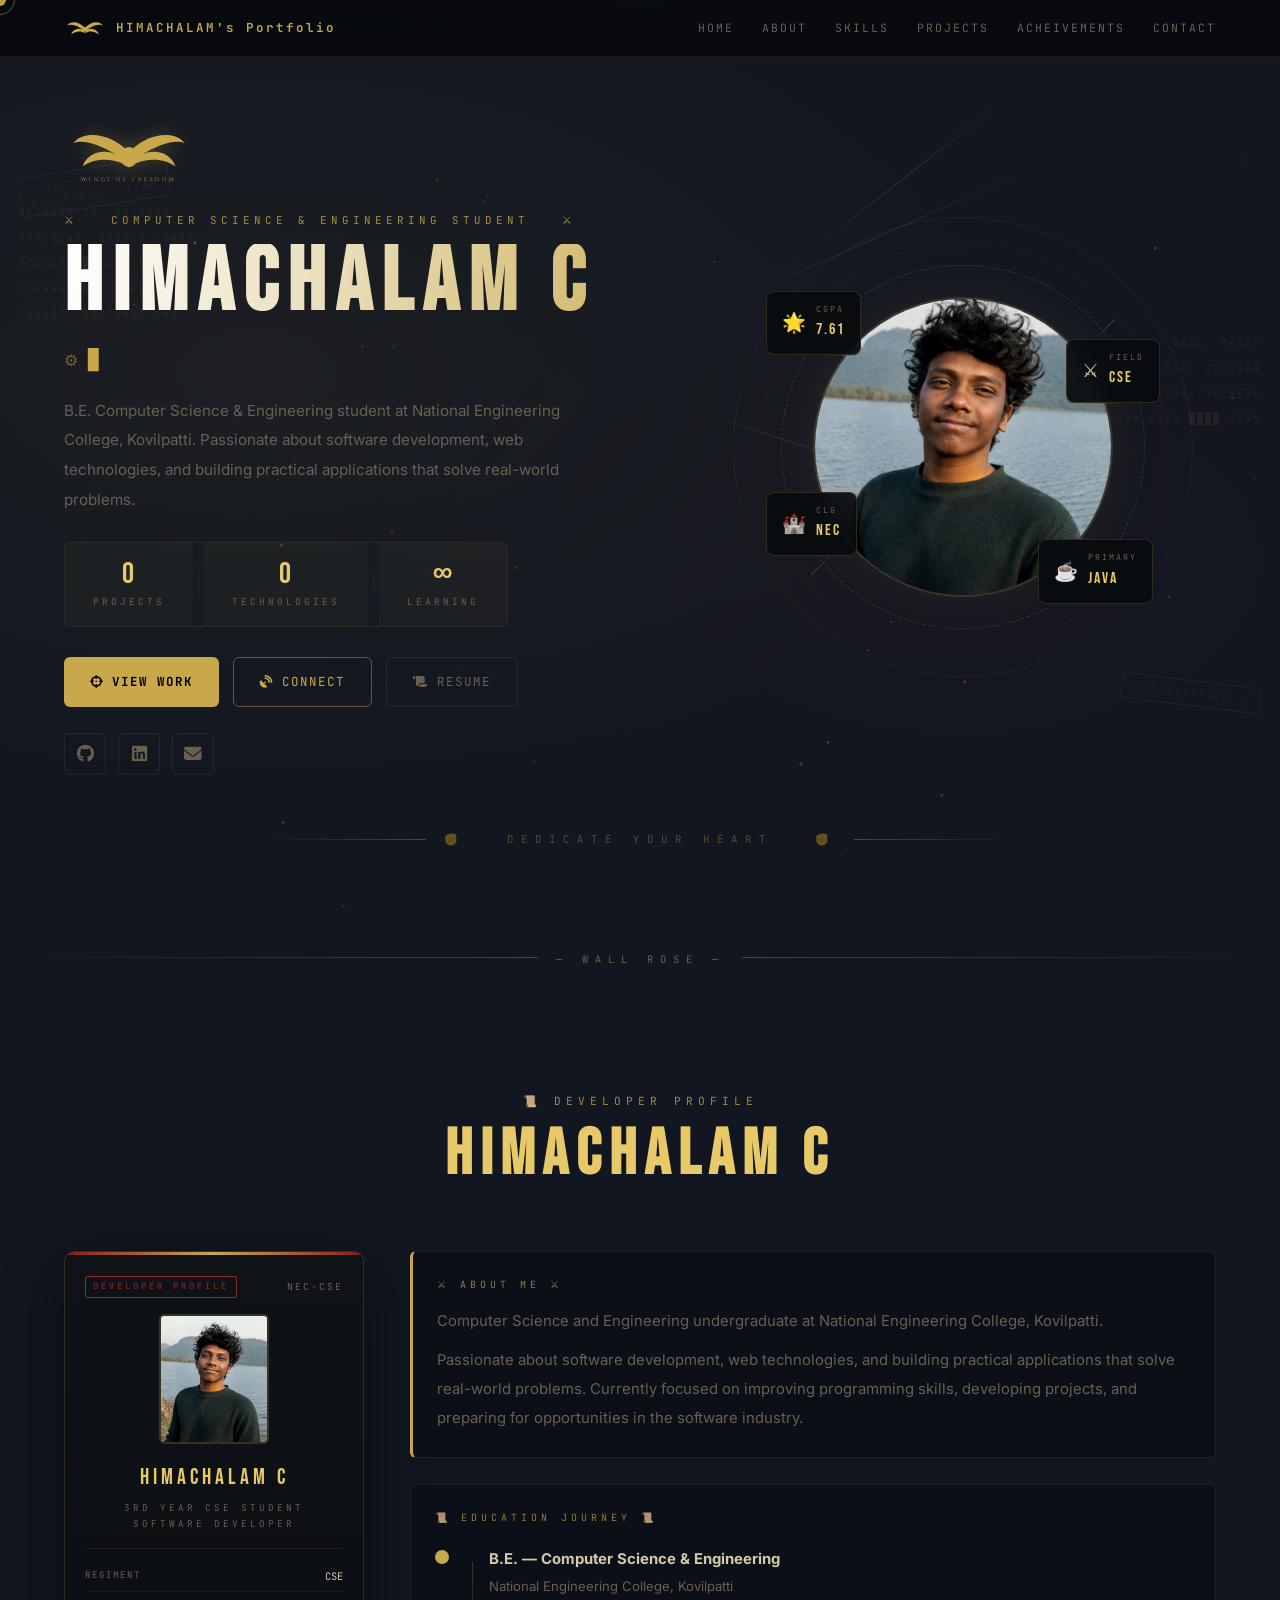
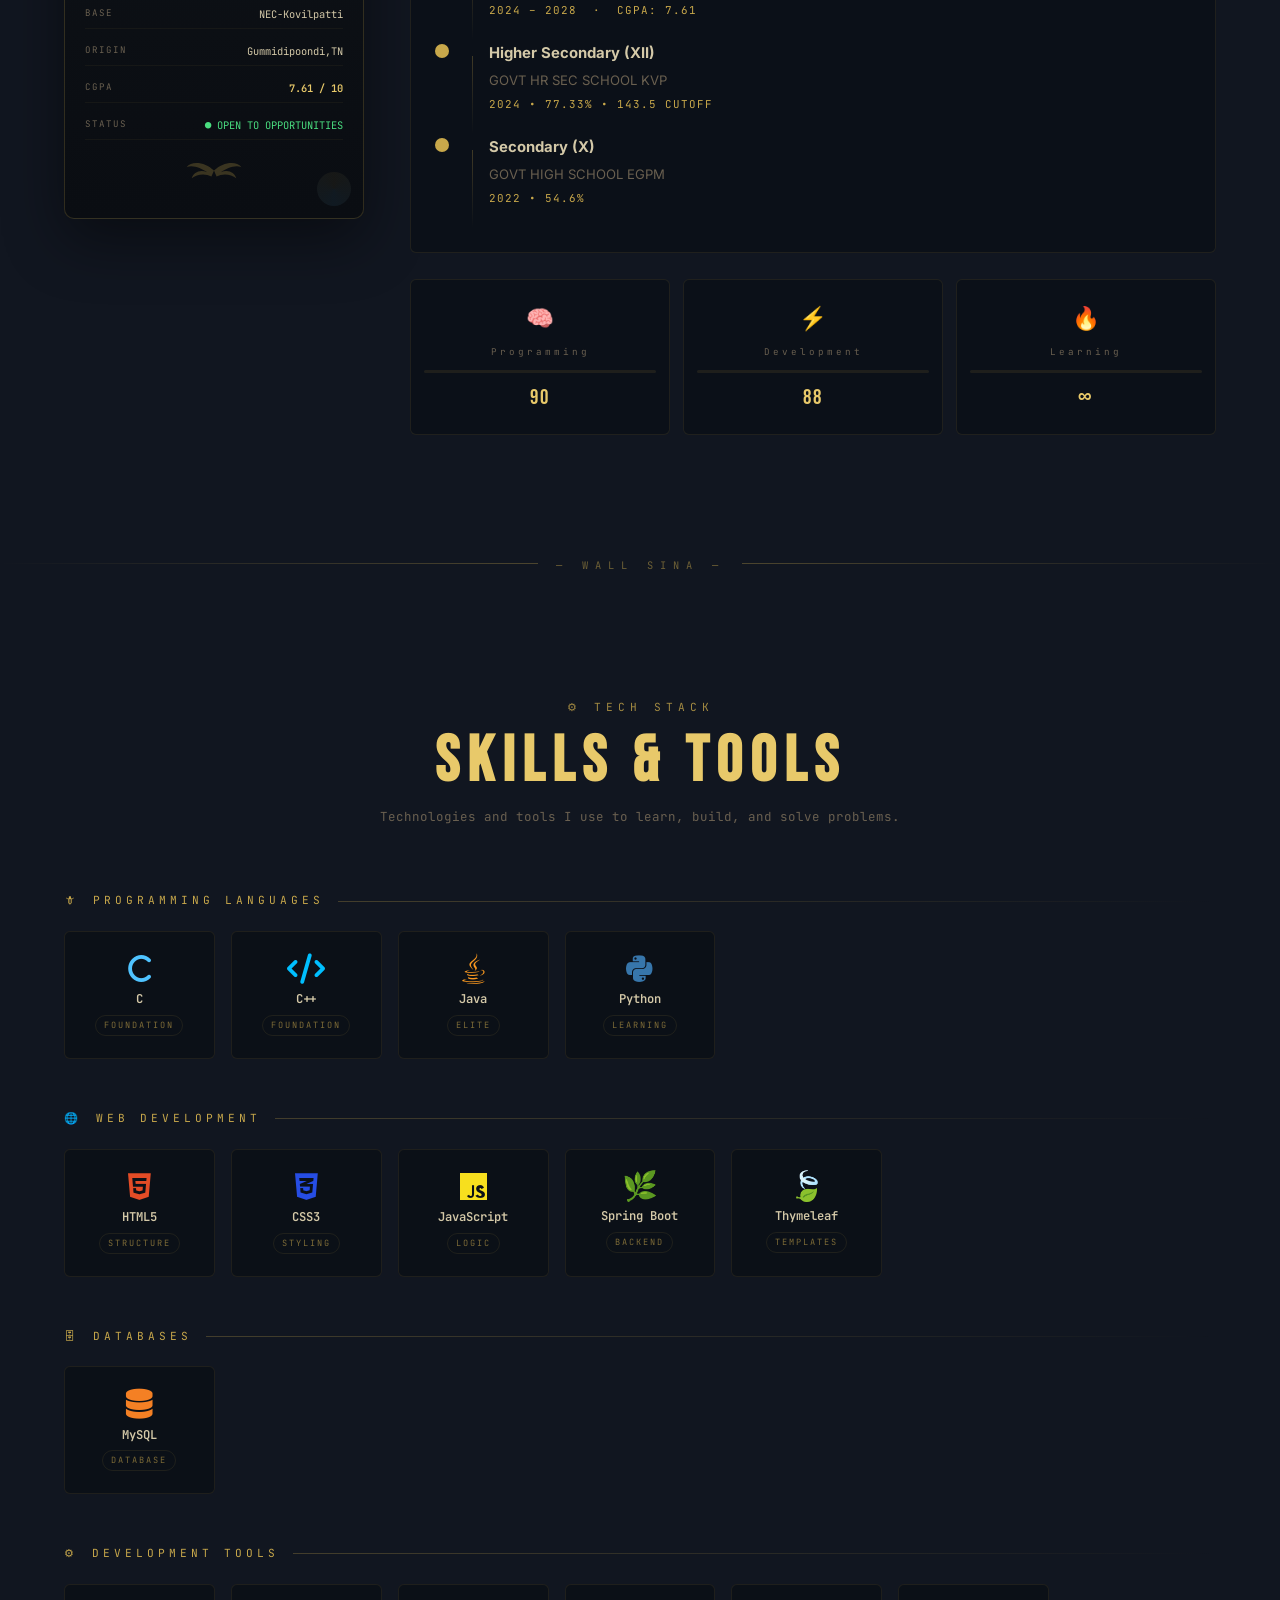
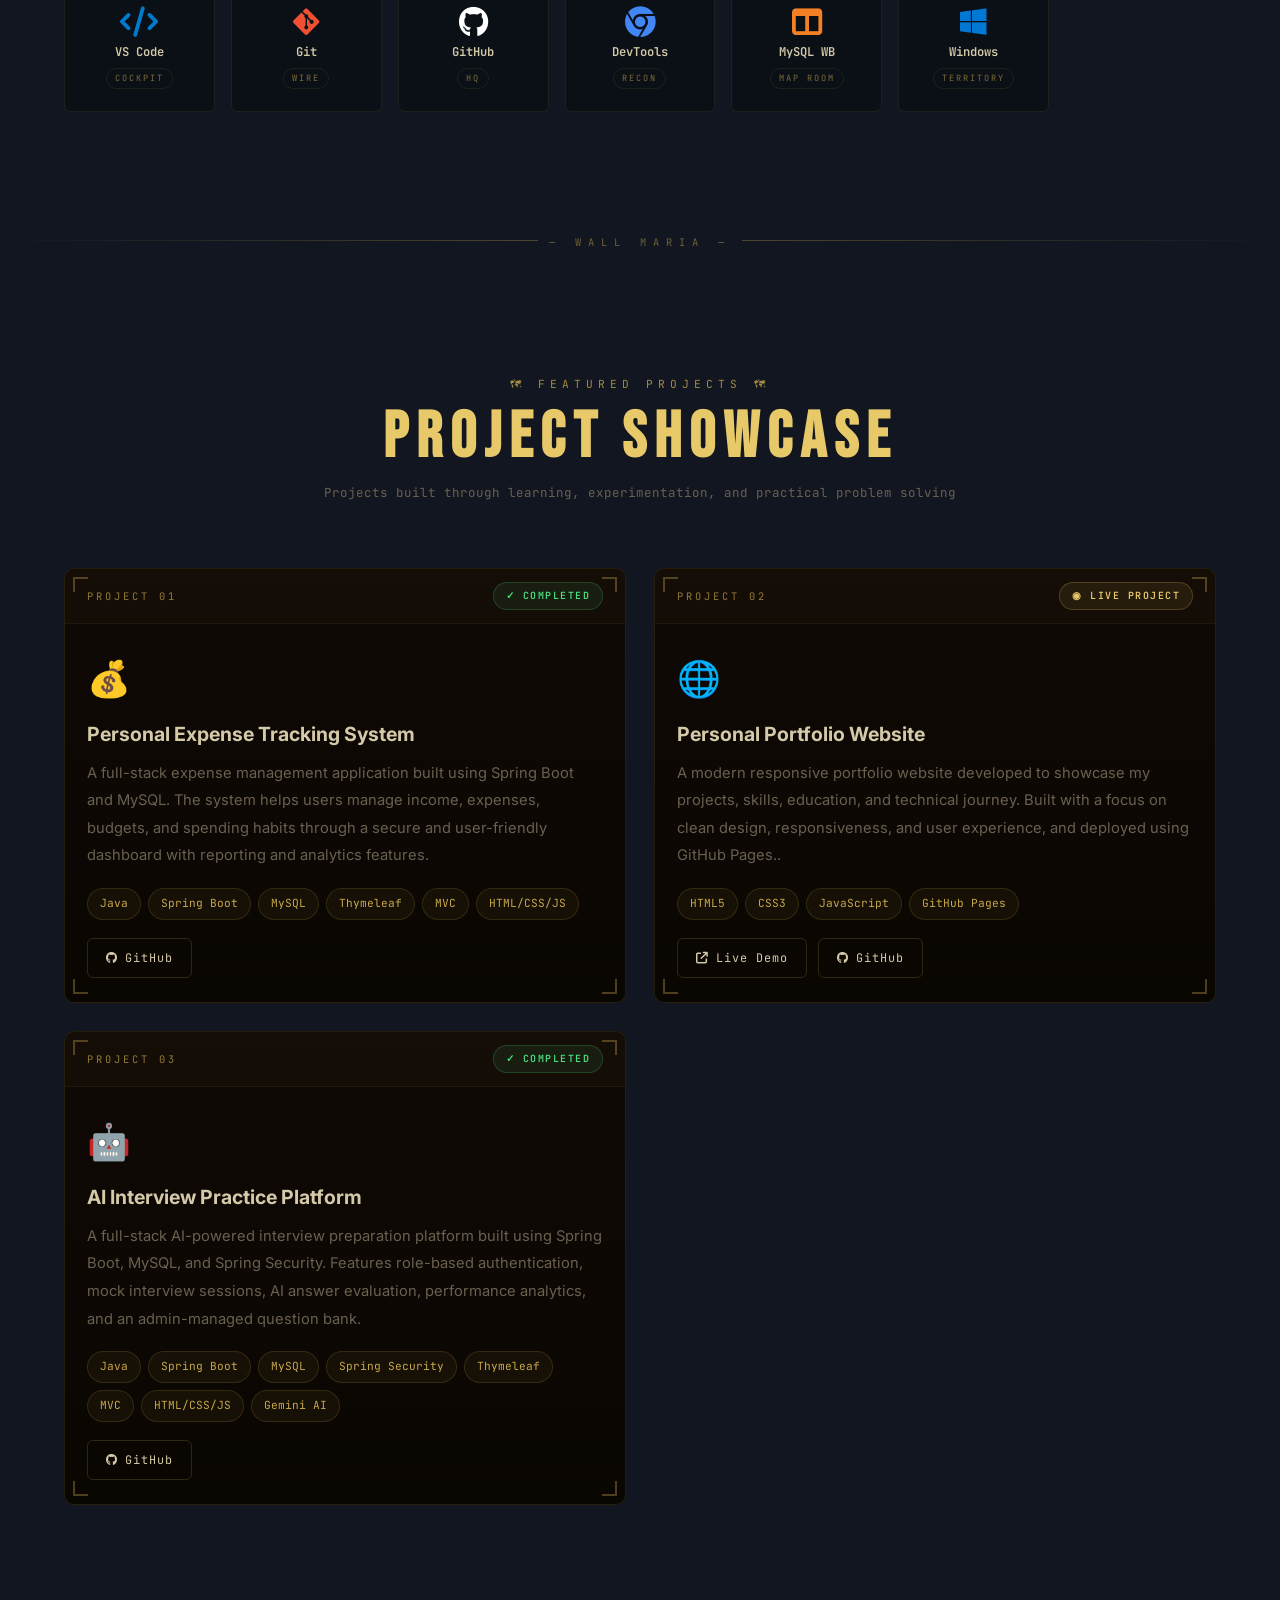
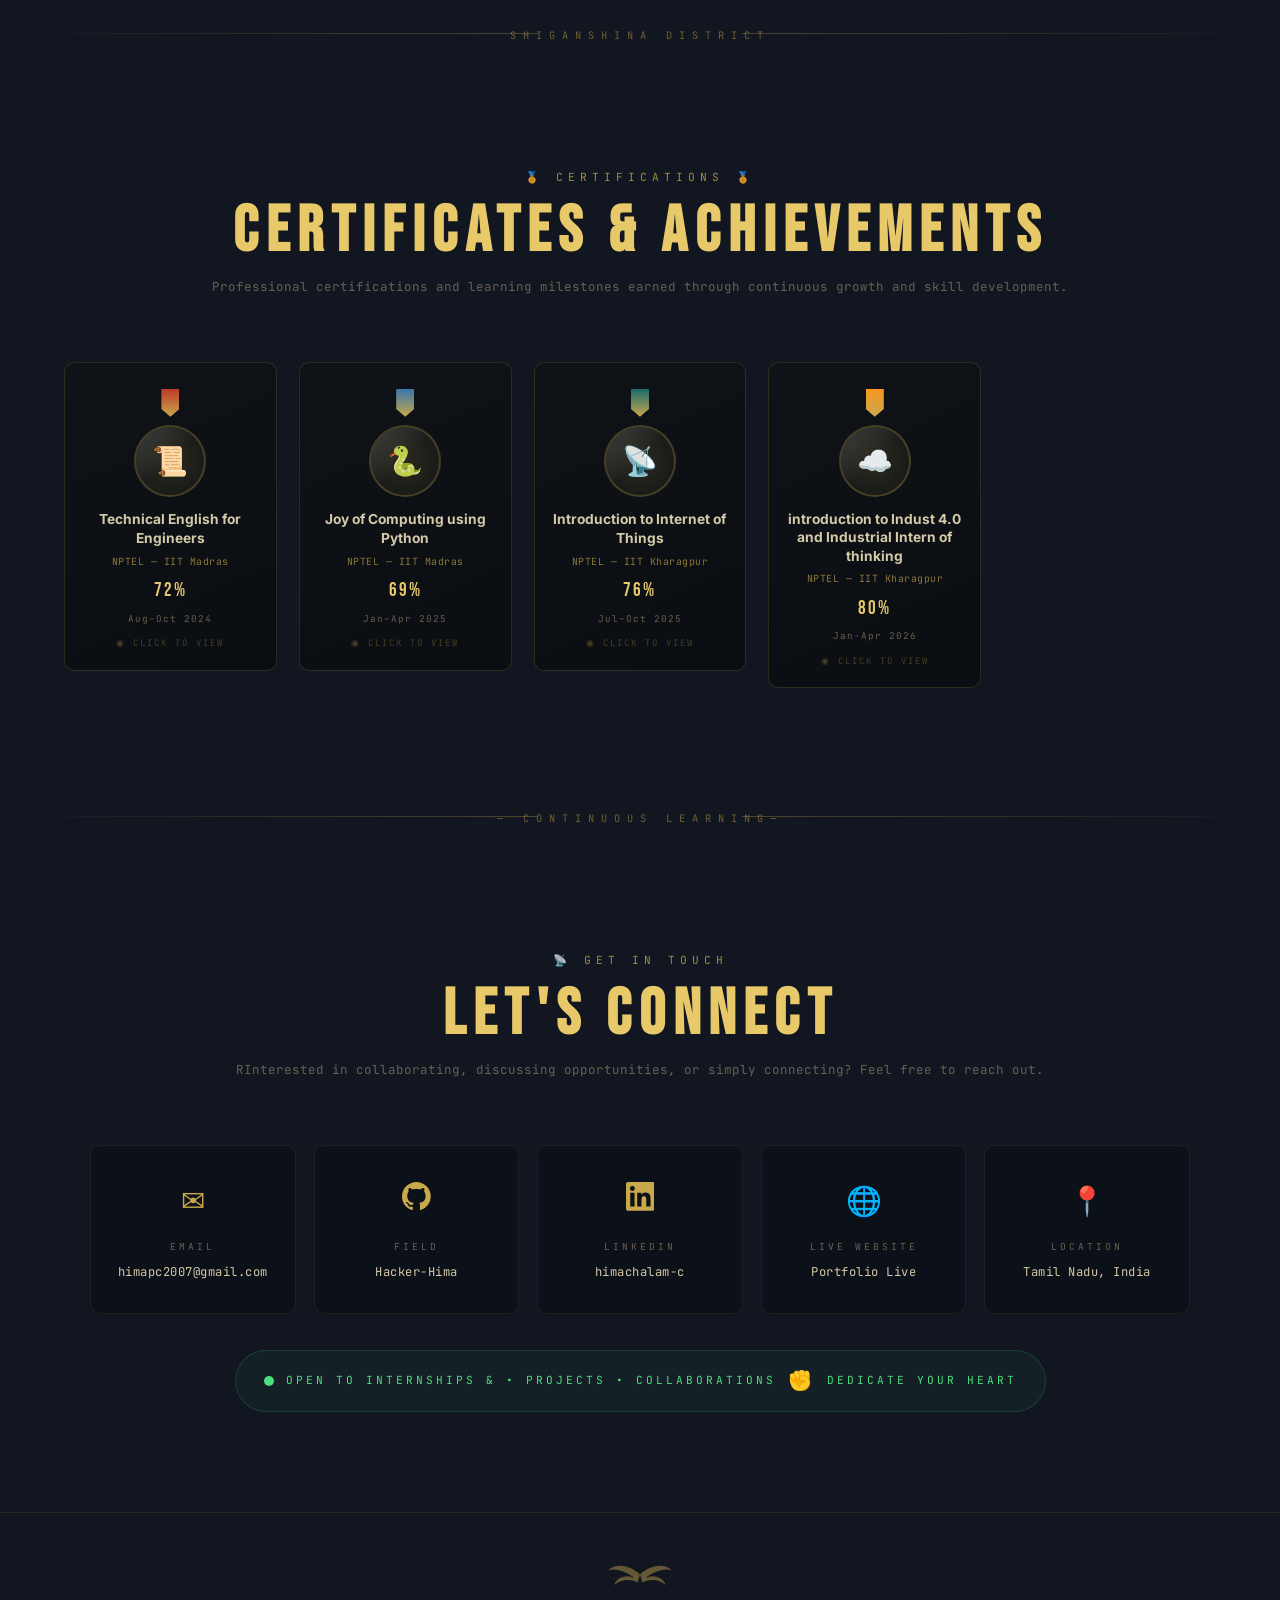
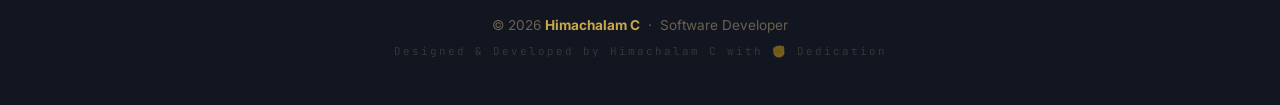
==== commit 2464efa2: "Updated resume" ====
--- a/index.html
+++ b/index.html
@@ -166,7 +166,7 @@
           <a href="#contact" class="btn-secondary magnetic-btn">
             <i class="fa-solid fa-satellite-dish"></i> CONNECT
           </a>
-          <a href="assets/Hima resume.pdf" target="_blank" class="btn-ghost magnetic-btn">
+          <a href="assets/Hima-final-resume.pdf" target="_blank" class="btn-ghost magnetic-btn">
             <i class="fa-solid fa-scroll"></i> RESUME
           </a>
         </div>
@@ -994,4 +994,4 @@
   <script src="script.js"></script>
 </body>
 
-</html>+</html>
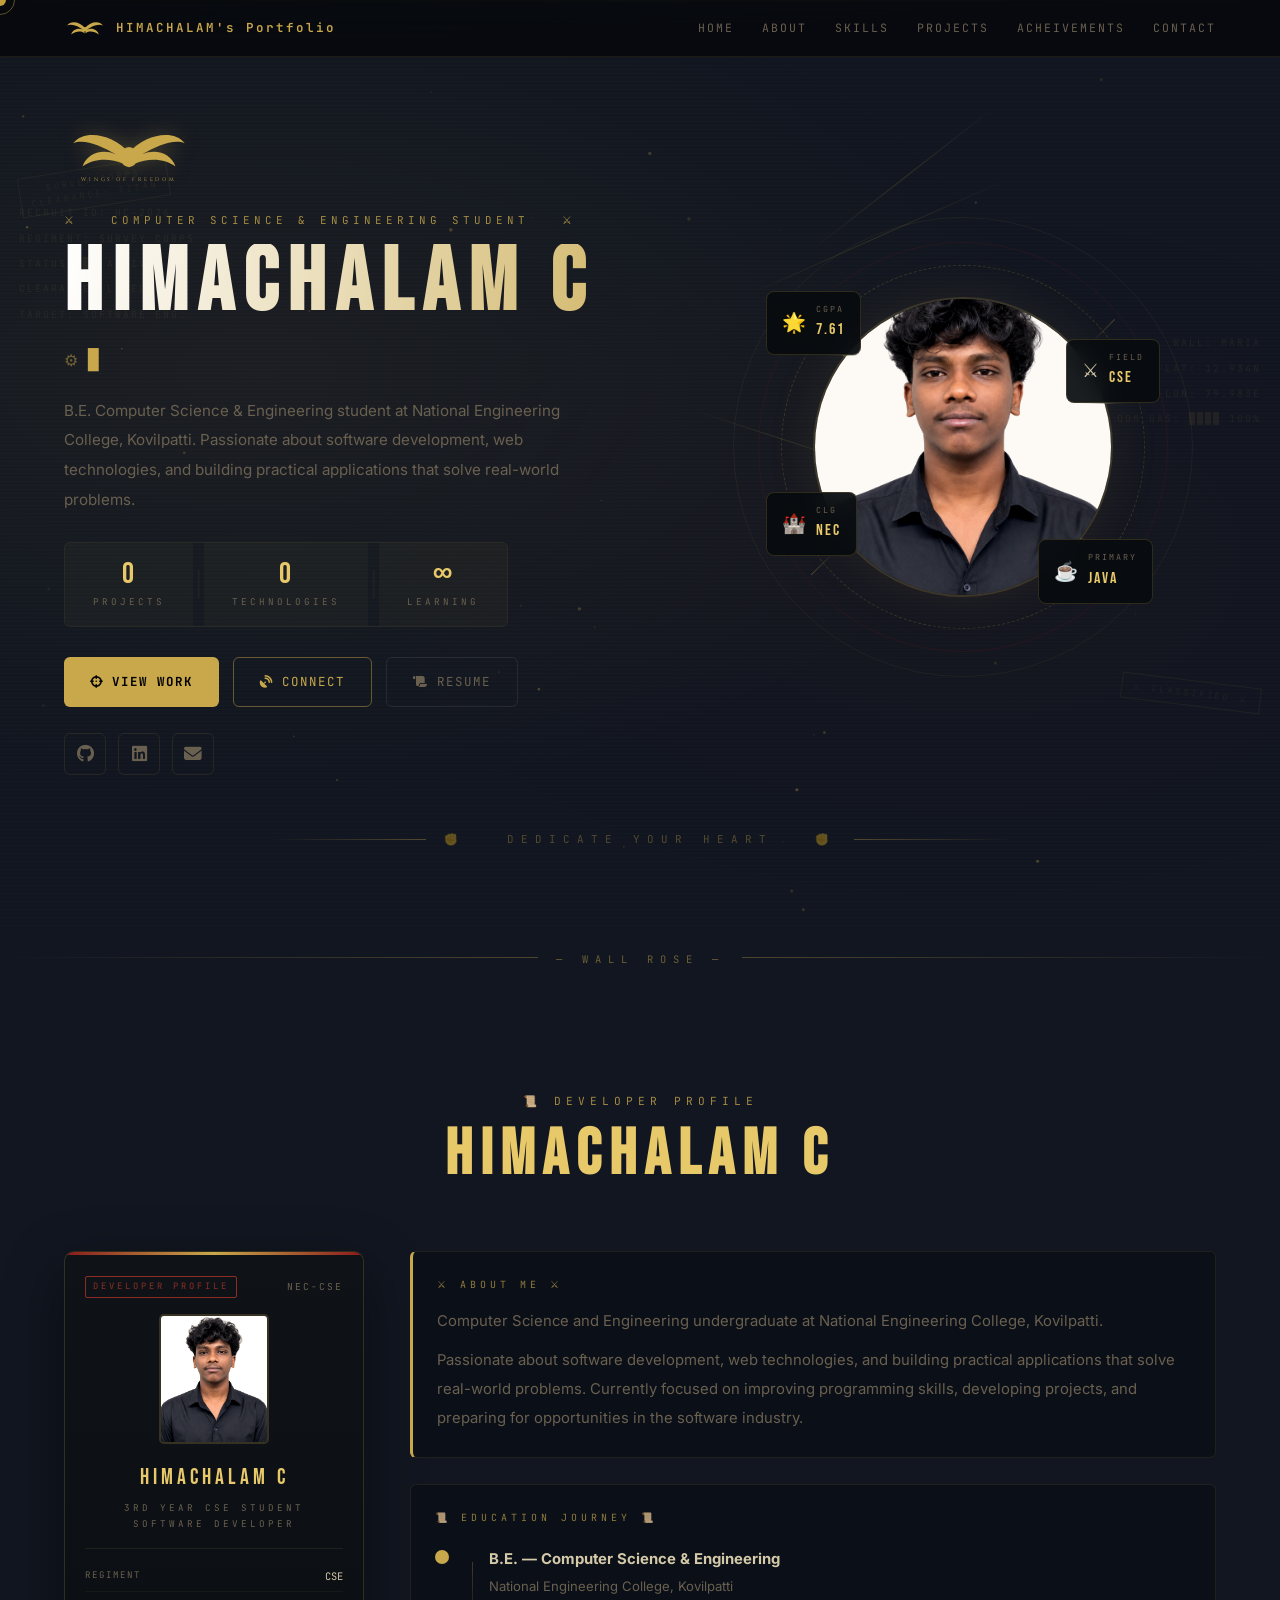
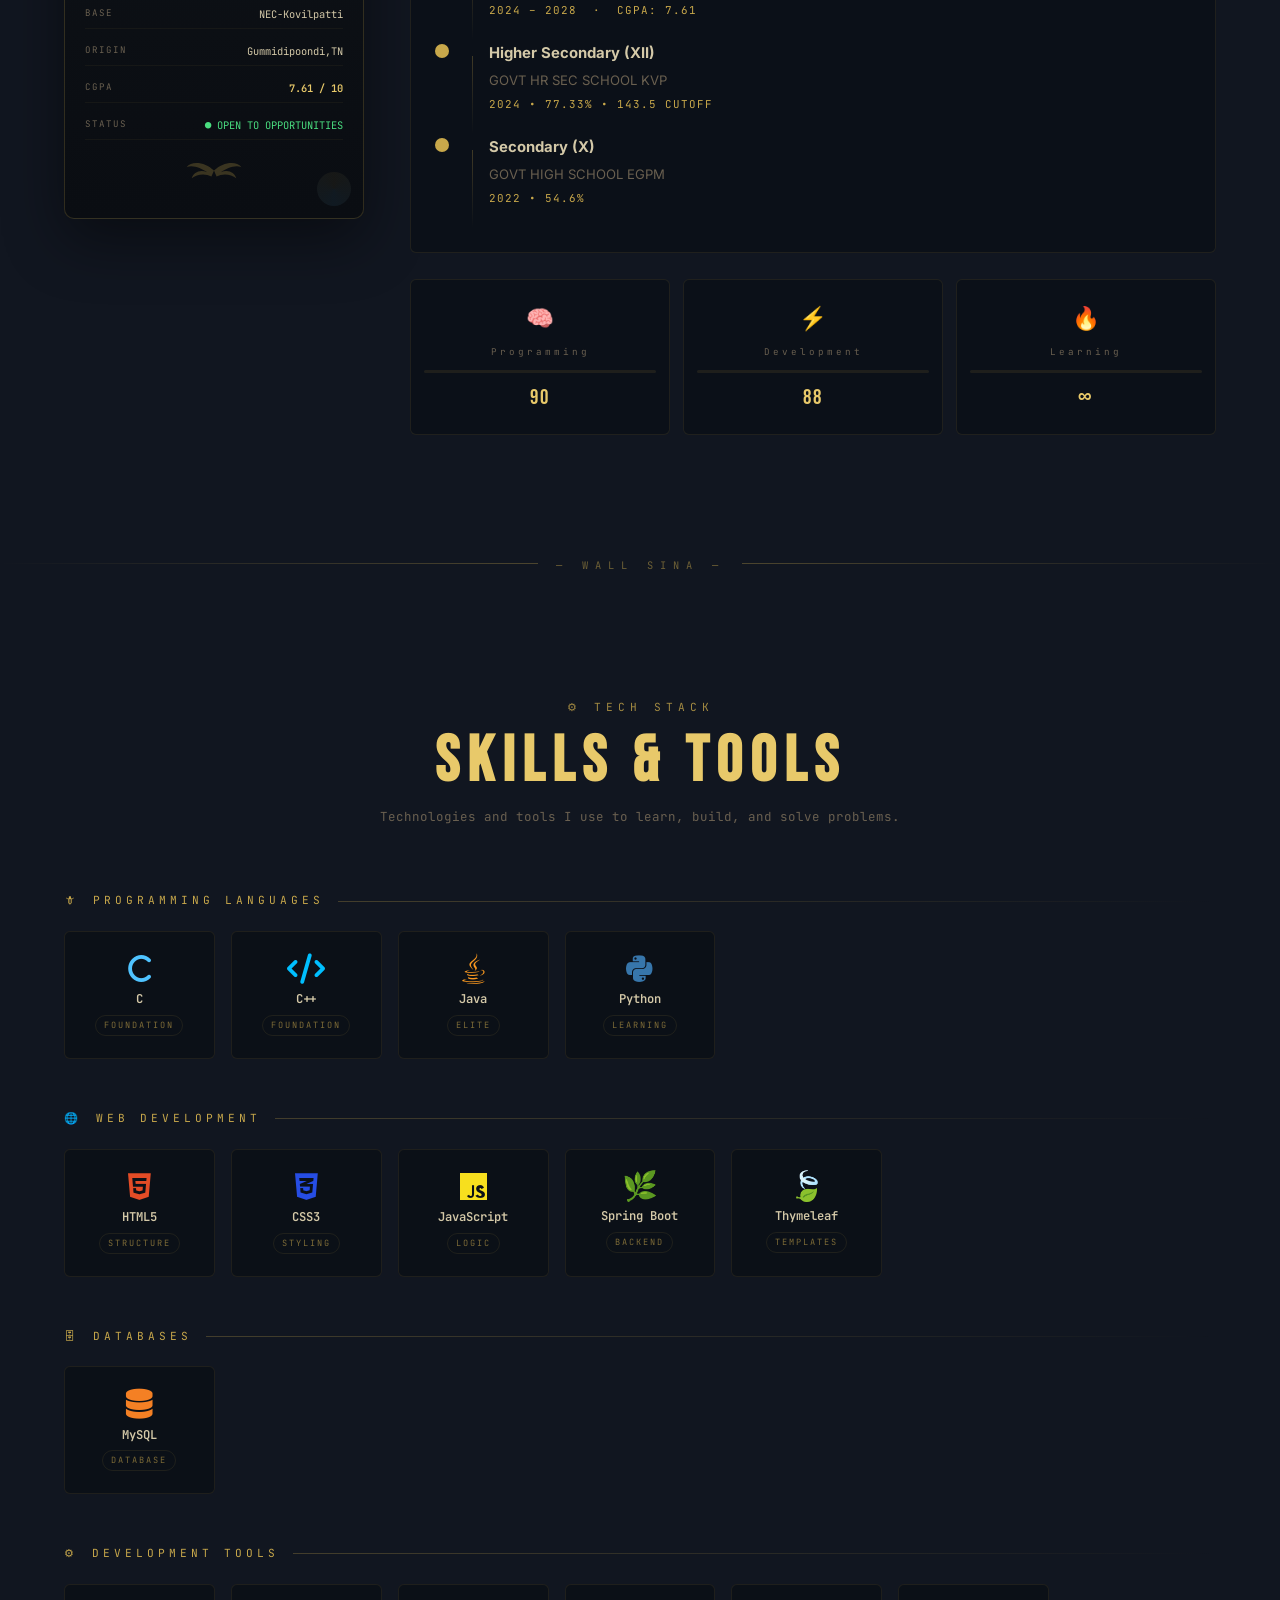
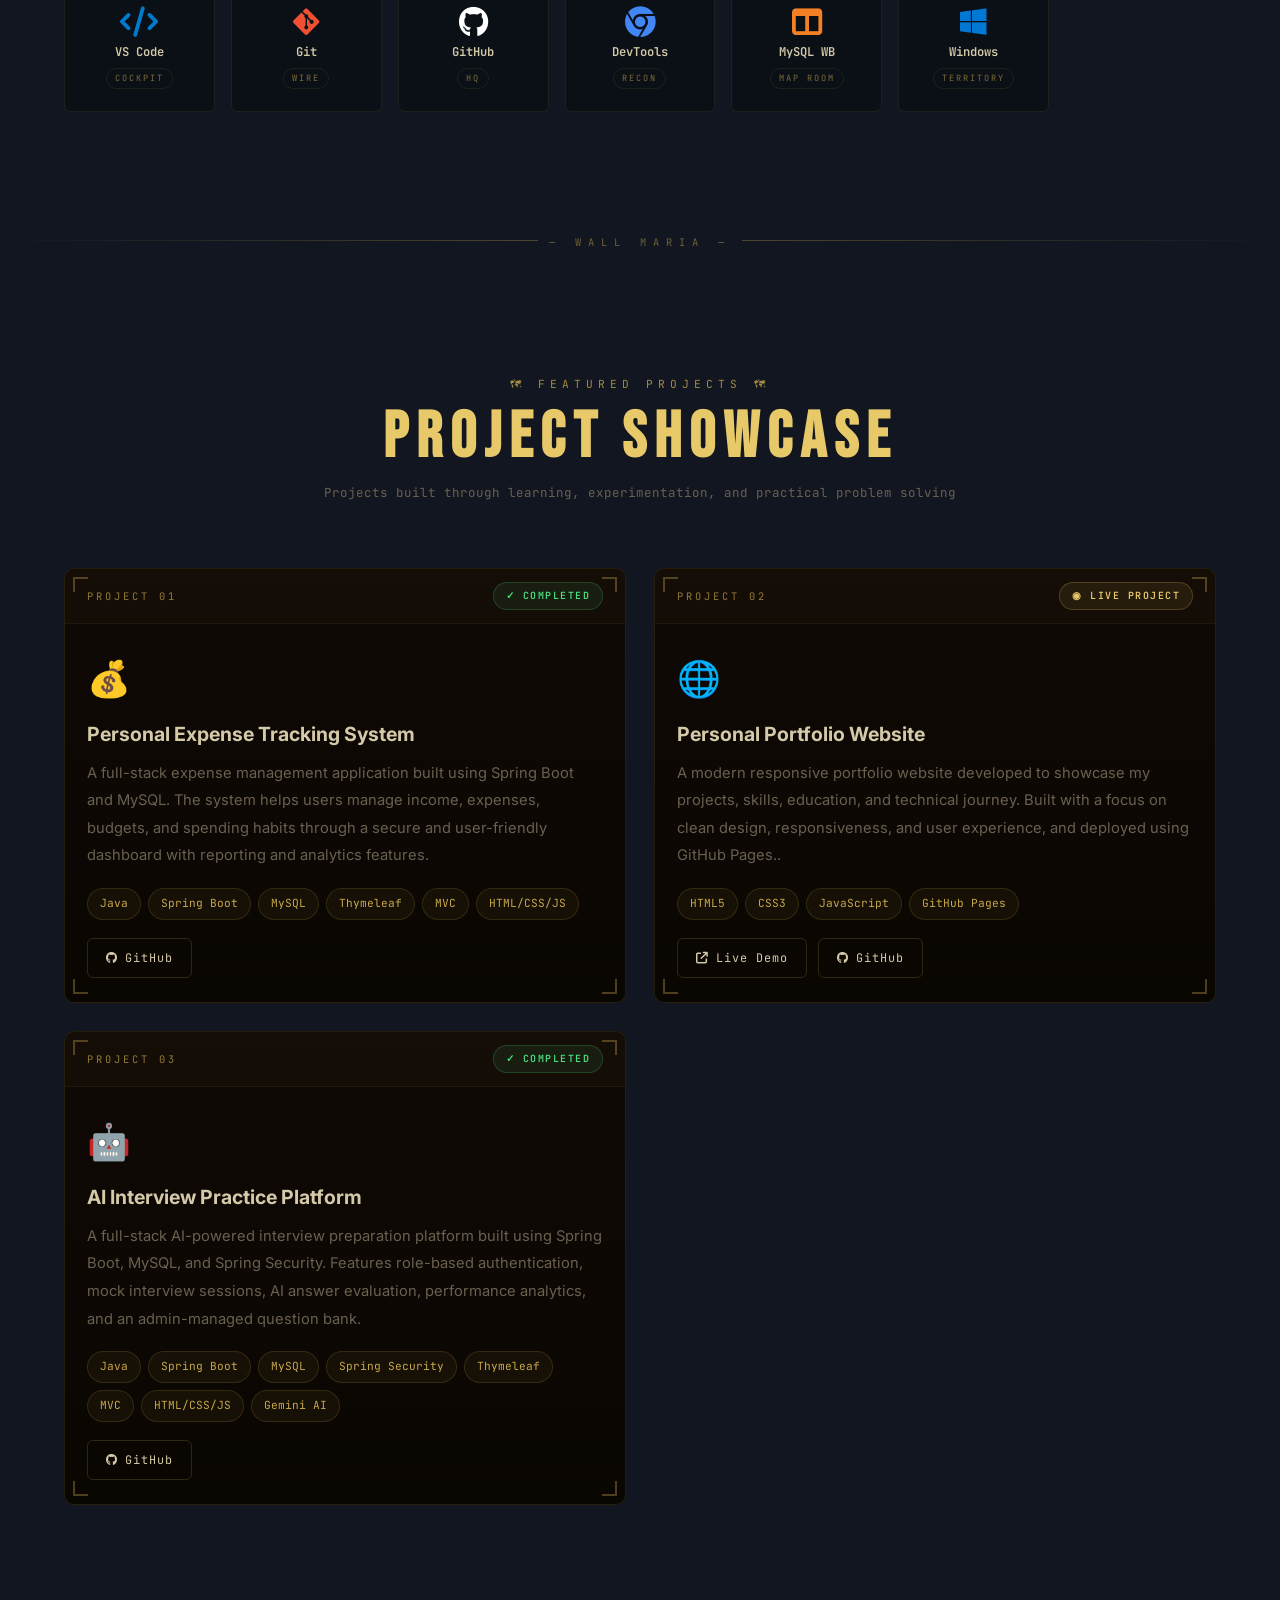
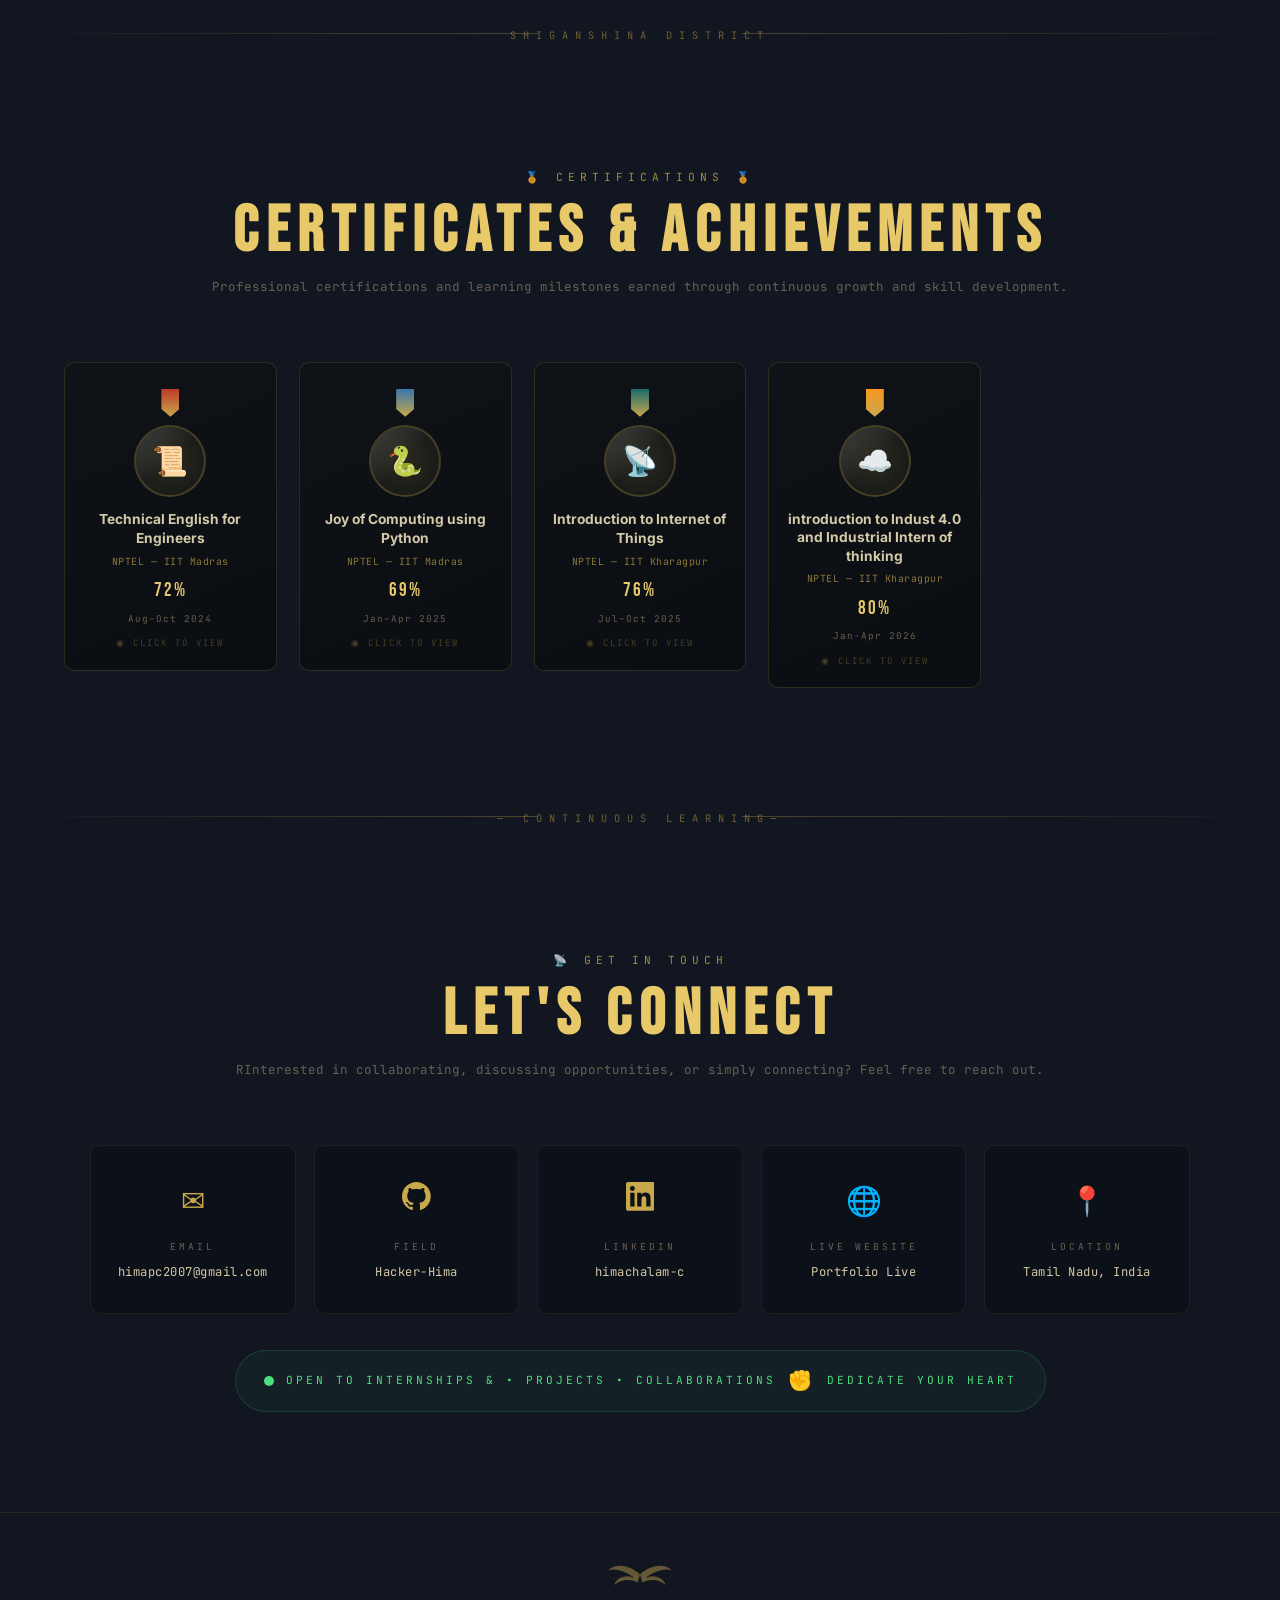
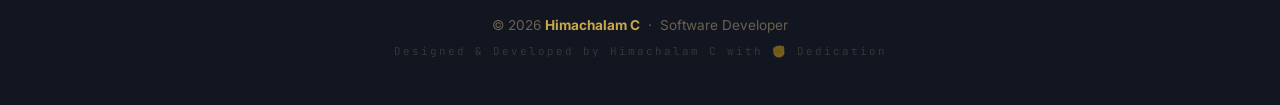
==== commit 25fcbbd2: "Updated portfolio" ====
--- a/index.html
+++ b/index.html
@@ -211,7 +211,7 @@
           </div>
 
           <div class="profile-frame">
-            <img src="images/hima.jpeg" alt="Himachalam C" class="profile-img">
+            <img src="images/himapic.png" alt="Himachalam C" class="profile-img">
             <div class="profile-scan"></div>
           </div>
 
@@ -281,7 +281,7 @@
           <span class="id-number">NEC-CSE</span>
         </div>
         <div class="id-photo-box">
-          <img src="images/hima.jpeg" alt="ID Photo" class="id-photo">
+          <img src="images/himapic.png" alt="ID Photo" class="id-photo">
           <div class="id-photo-scan"></div>
         </div>
         <div class="id-name-block">HIMACHALAM C</div>
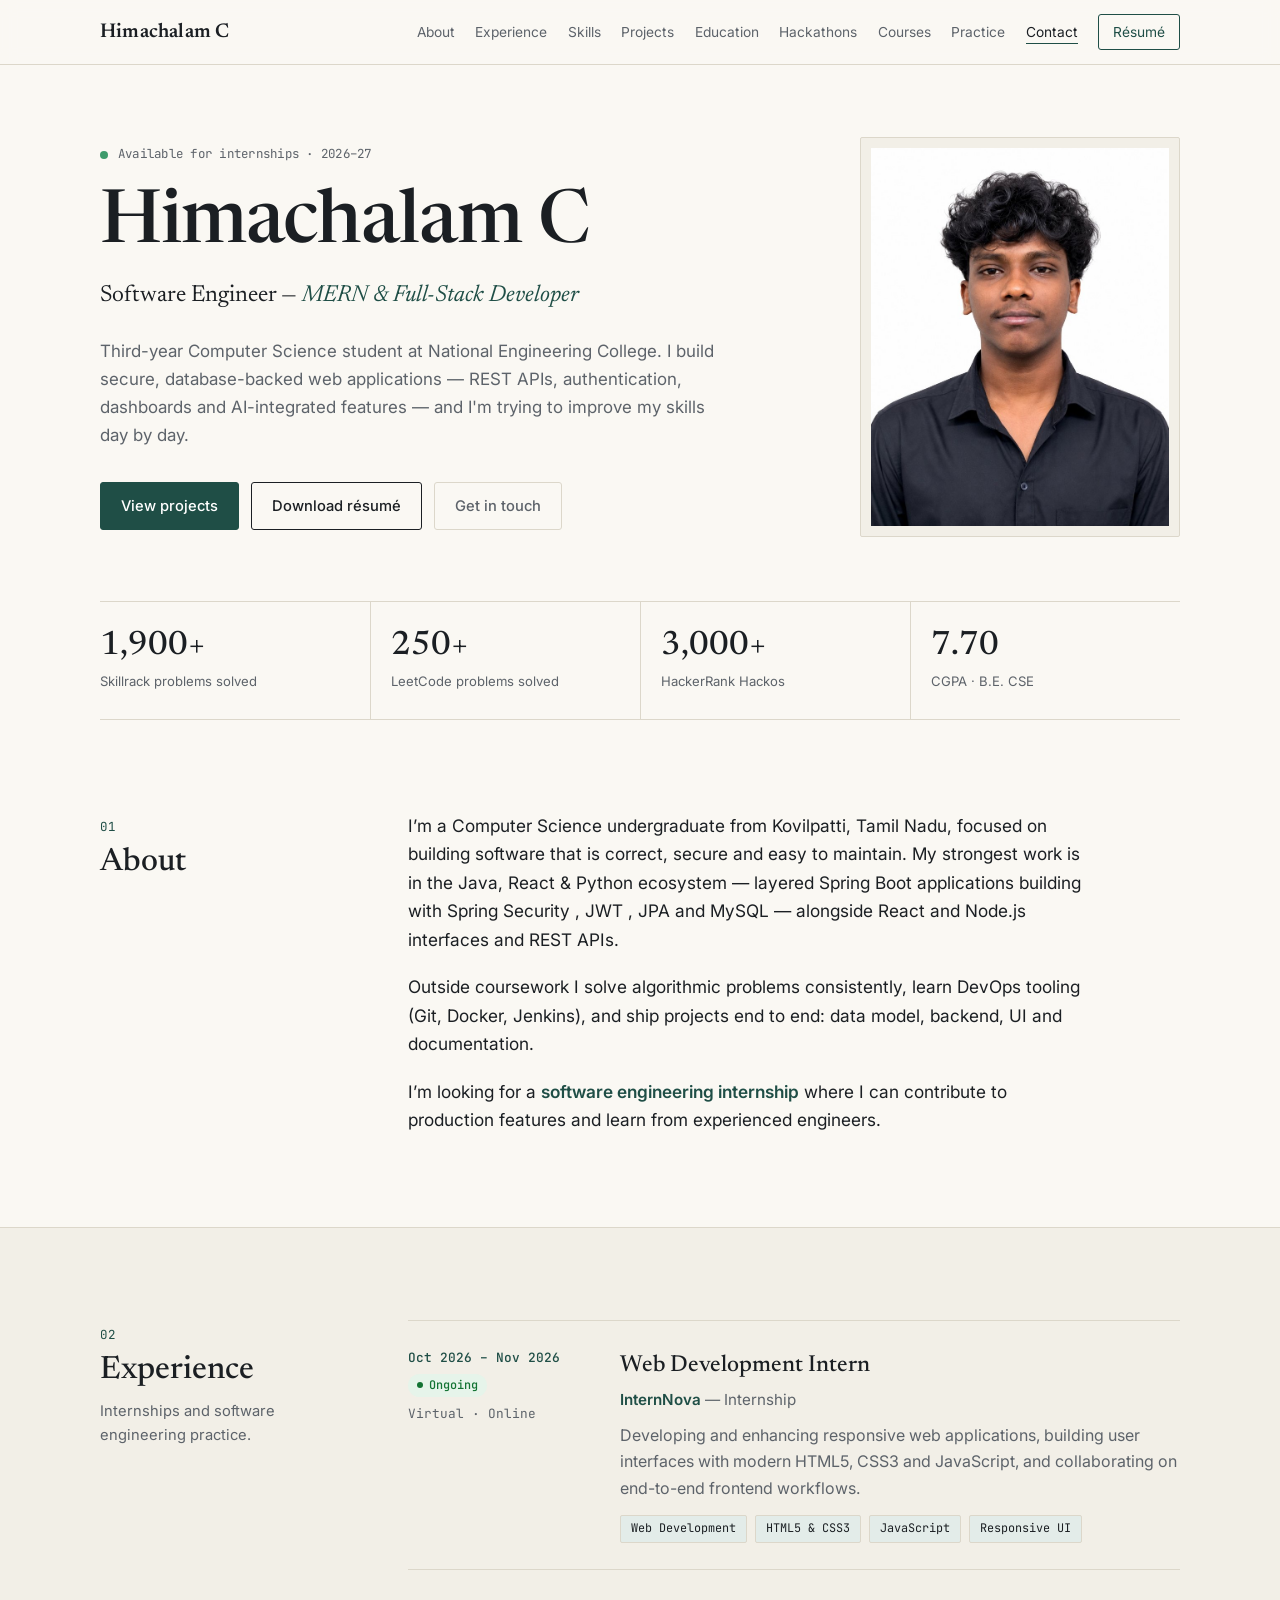
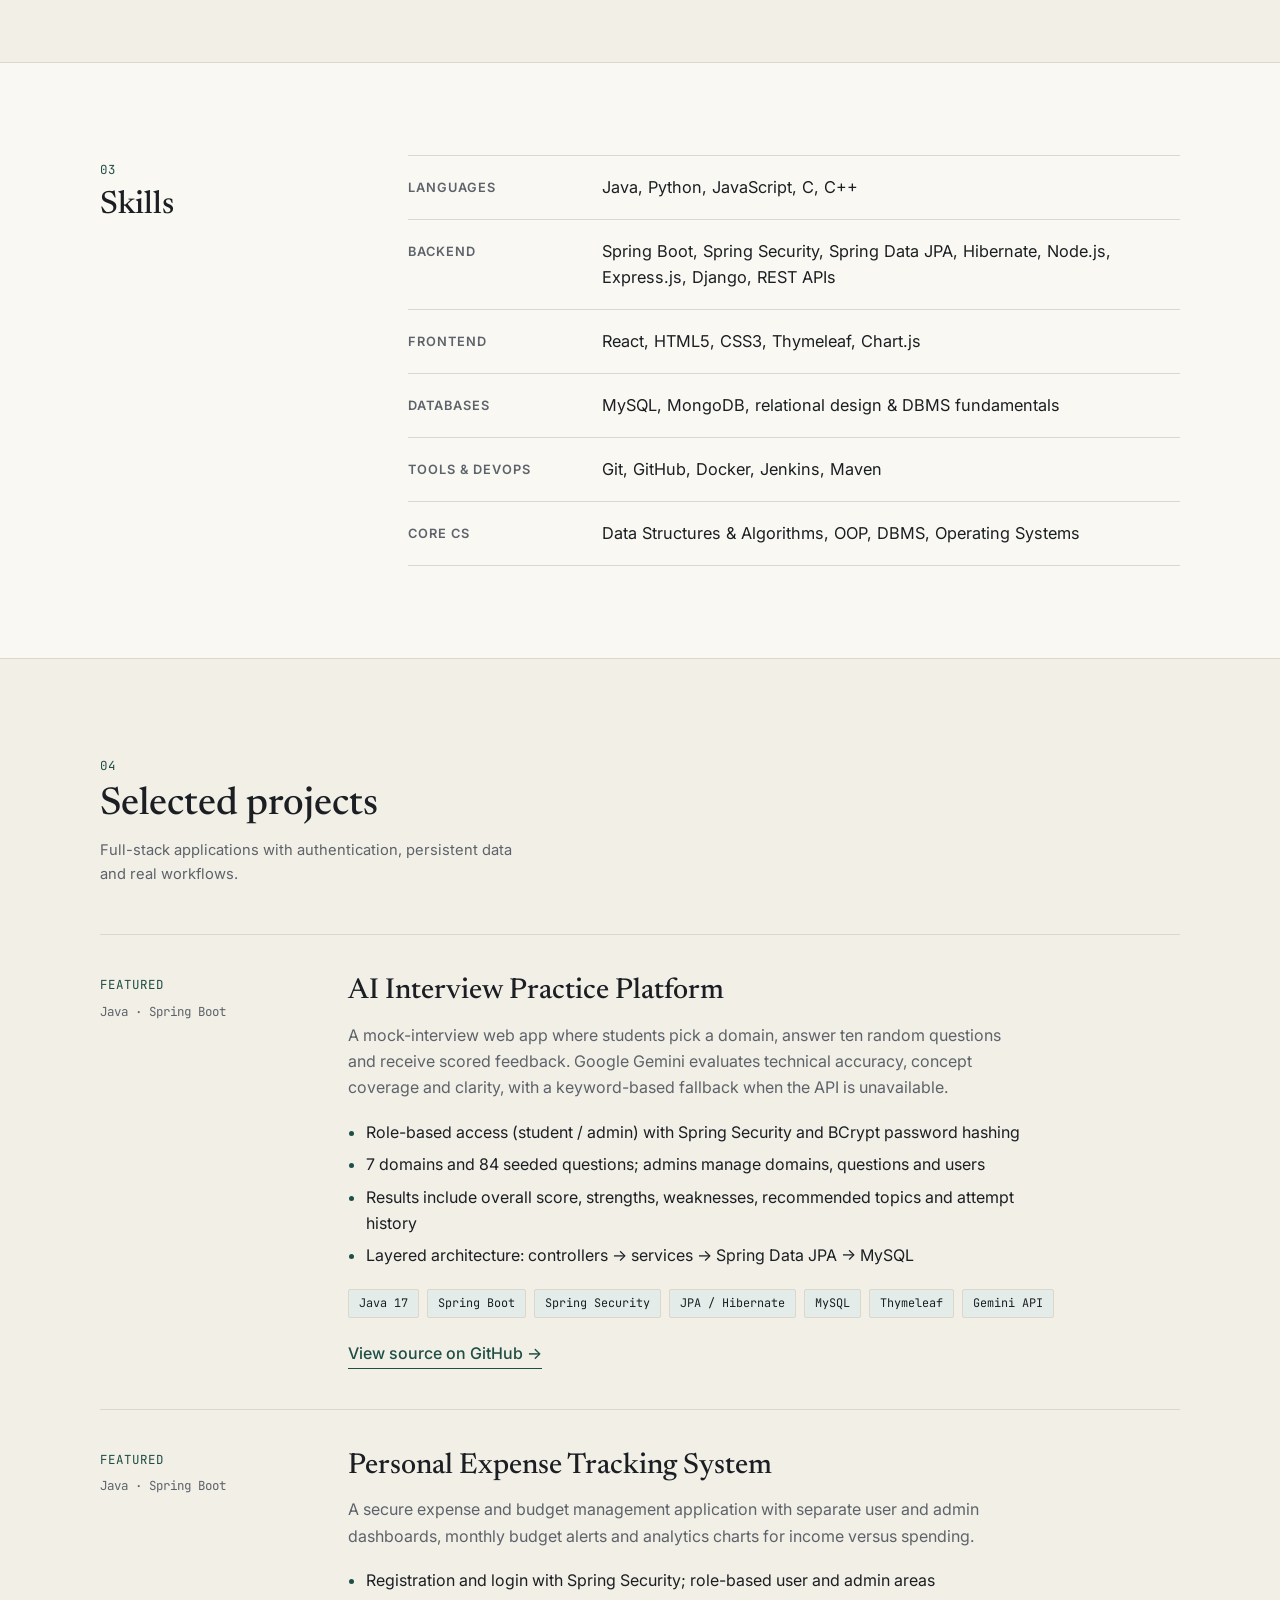
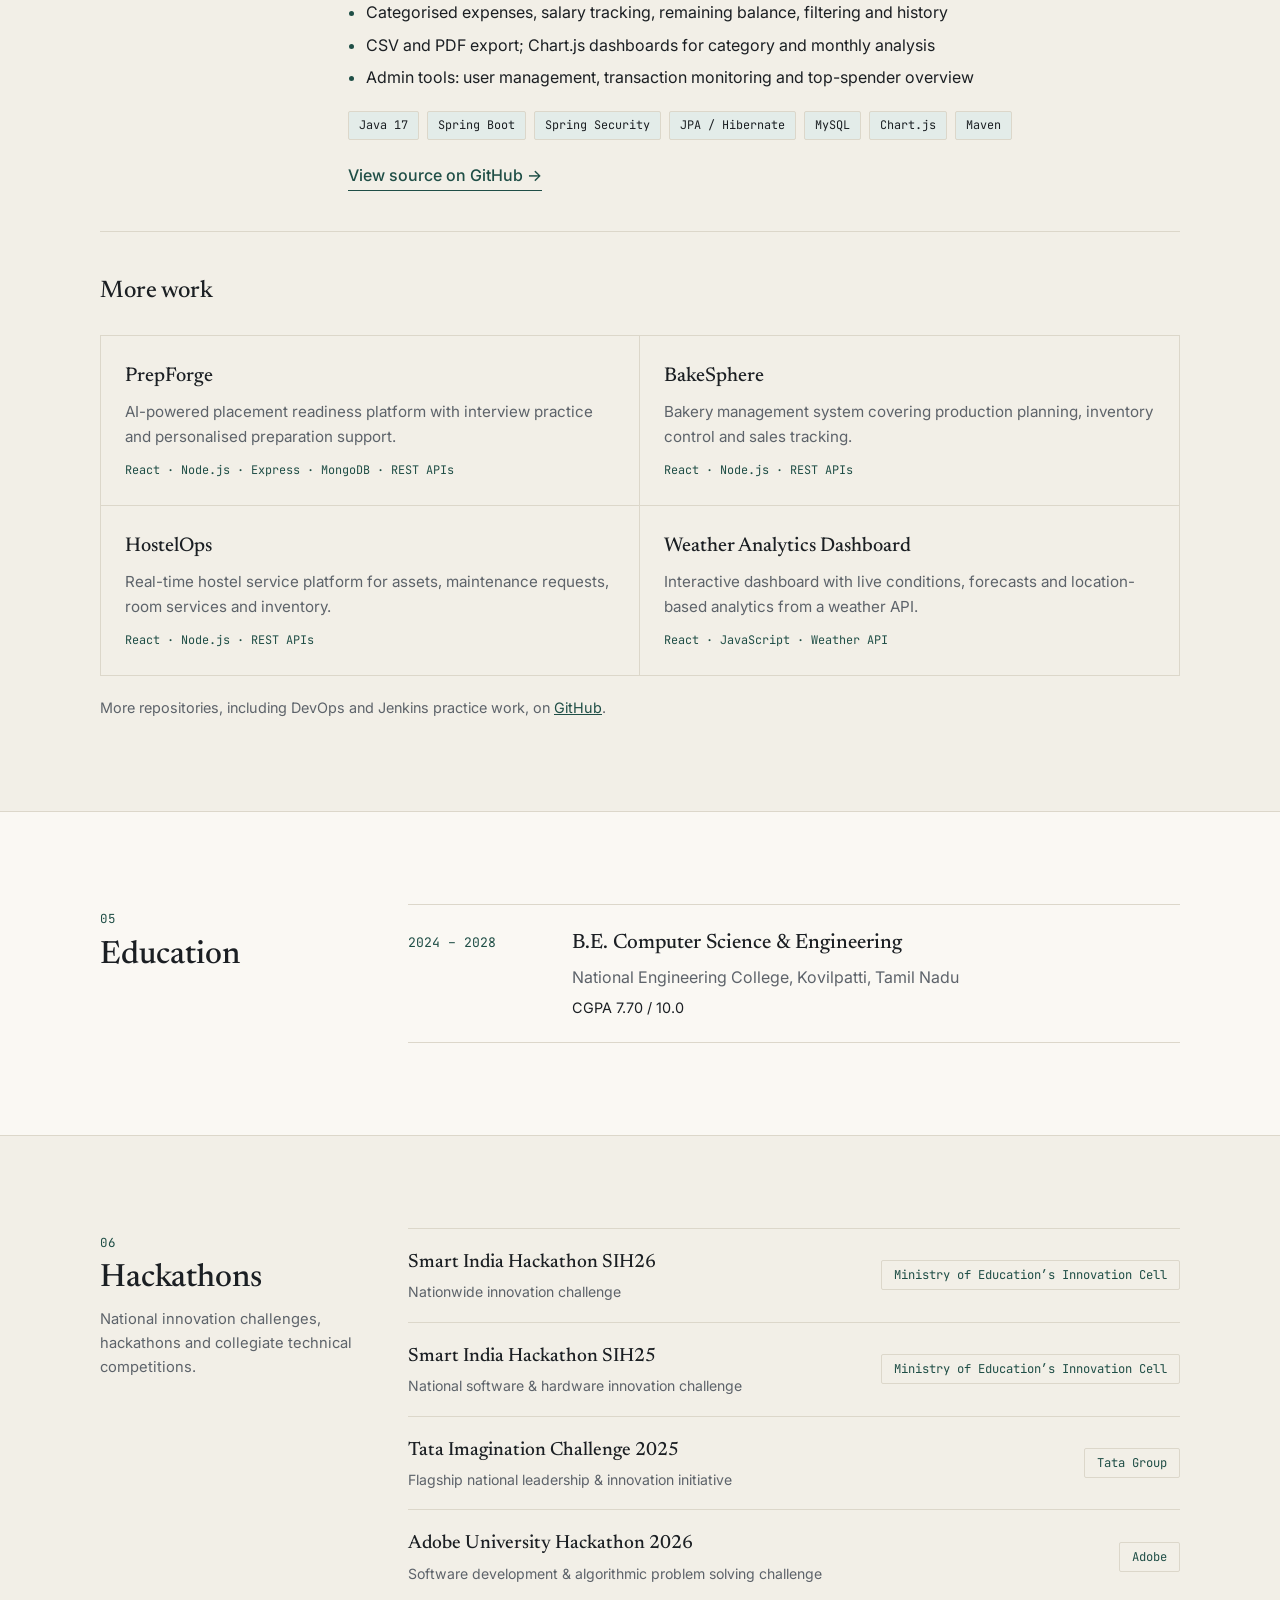
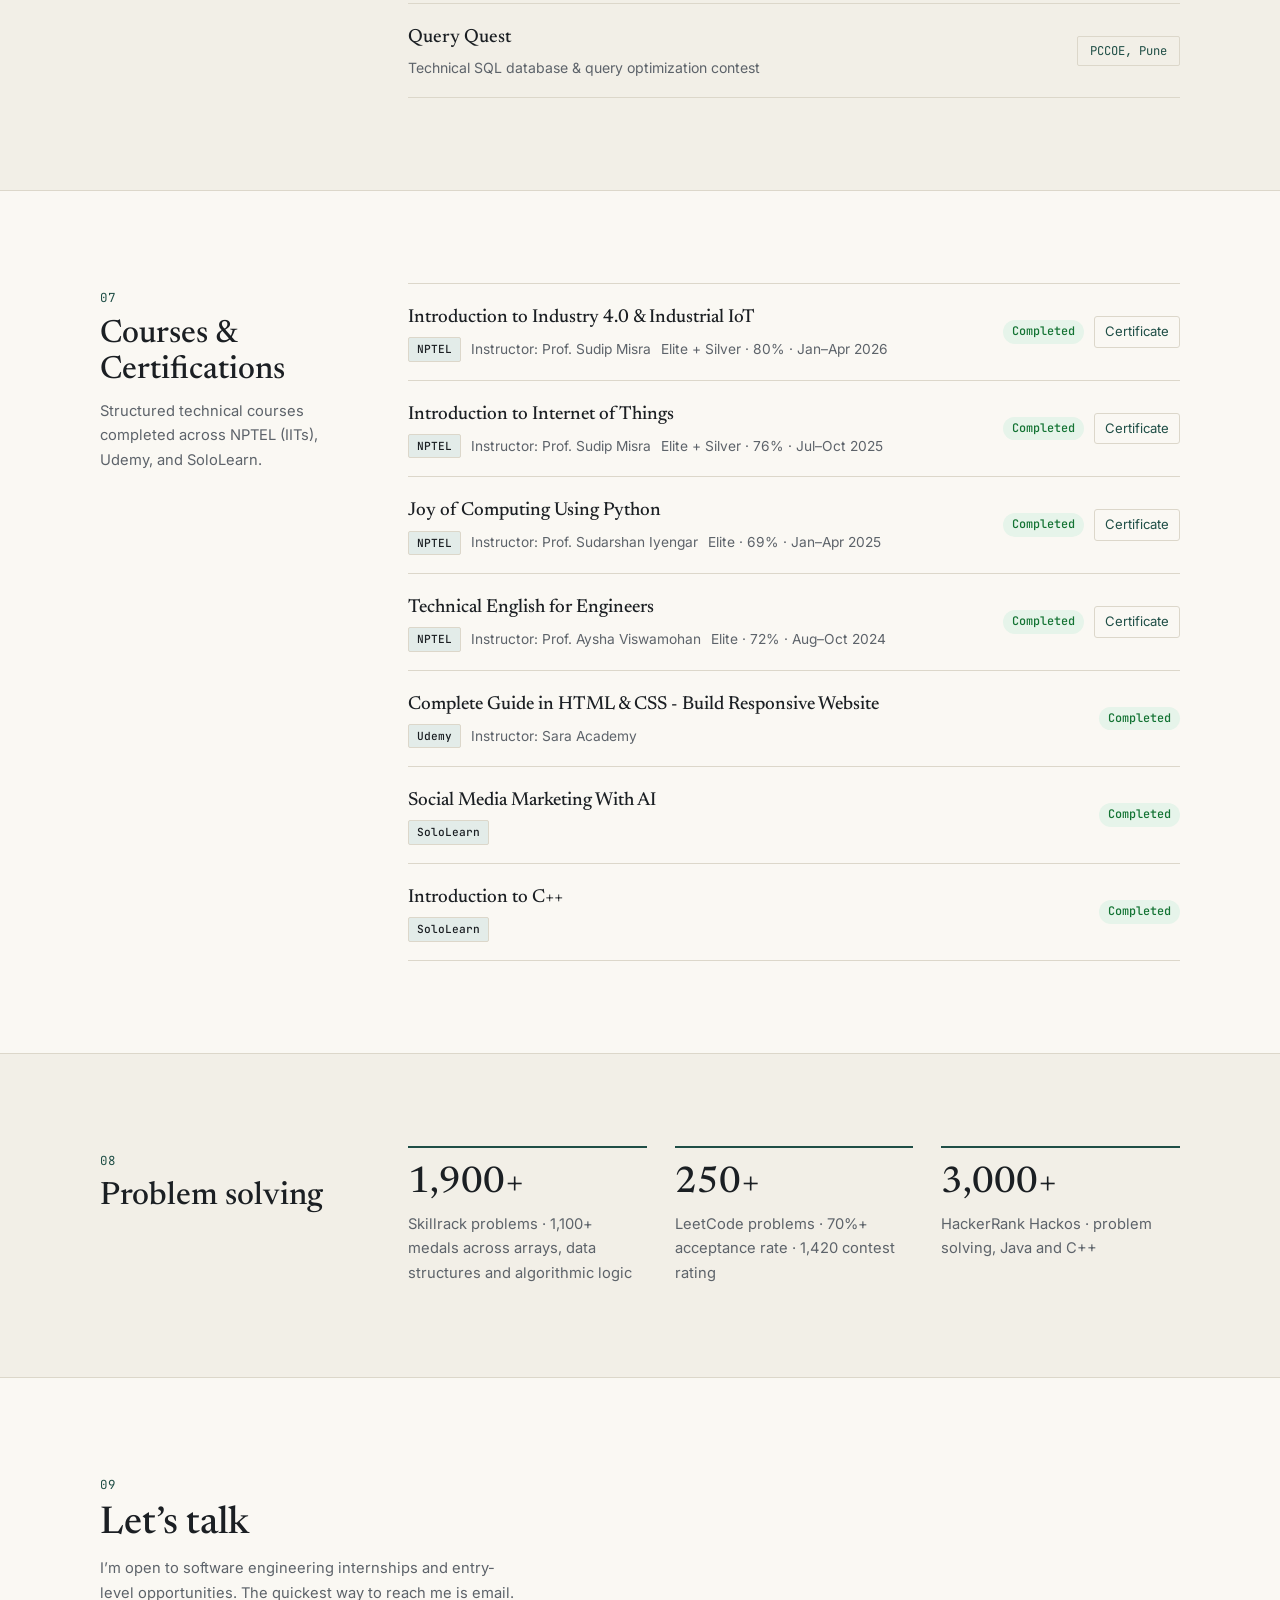
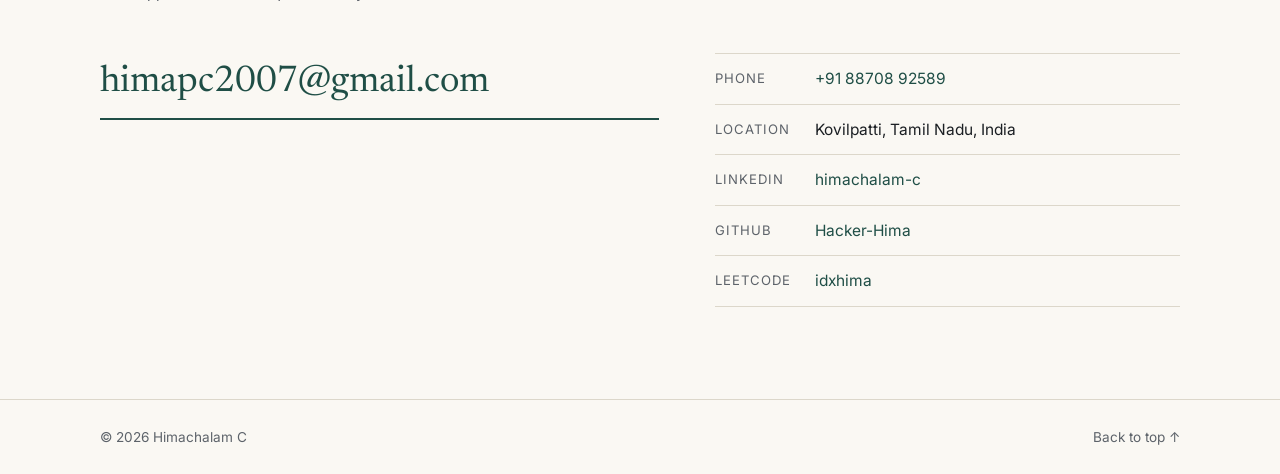
==== commit e1c217cb: "Update portfolio: redesign, add experience, hackathons, courses, clean education" ====
--- a/index.html
+++ b/index.html
@@ -1,997 +1,450 @@
 <!DOCTYPE html>
 <html lang="en">
-
 <head>
   <meta charset="UTF-8">
   <meta name="viewport" content="width=device-width, initial-scale=1.0">
-  <title>Hima-portfolio</title>
+  <title>Himachalam C — Software Engineer</title>
+  <meta name="description" content="Himachalam C — Computer Science undergraduate building full-stack applications with Java, Spring Boot, React, Node.js and Python. Open to software engineering internships.">
+  <meta name="theme-color" content="#faf8f3">
+  <meta property="og:title" content="Himachalam C — Software Engineer">
+  <meta property="og:description" content="Full-stack developer (Java · Spring Boot · React · Node.js). Open to software engineering internships.">
+  <meta property="og:type" content="website">
   <link rel="preconnect" href="https://fonts.googleapis.com">
   <link rel="preconnect" href="https://fonts.gstatic.com" crossorigin>
-  <link
-    href="https://fonts.googleapis.com/css2?family=Bebas+Neue&family=Inter:wght@300;400;500;600;700;800&family=JetBrains+Mono:wght@400;500;600&family=Cinzel:wght@400;700;900&display=swap"
-    rel="stylesheet">
-  <link rel="stylesheet" href="https://cdnjs.cloudflare.com/ajax/libs/font-awesome/6.5.1/css/all.min.css">
+  <link href="https://fonts.googleapis.com/css2?family=Inter:wght@400;500;600&family=JetBrains+Mono:wght@400;500&family=Newsreader:ital,opsz,wght@0,6..72,400;0,6..72,500;0,6..72,600;1,6..72,400&display=swap" rel="stylesheet">
   <link rel="stylesheet" href="style.css">
-  <!-- CRITICAL: Fallback visibility — overridden by GSAP when loaded, but ensures
-       contact section & all cards show on Live Server even if CDN is unavailable -->
-  <style>
-    .contact-card,
-    .contact-section .sec-header,
-    .open-signal,
-    .mission-card,
-    .medal-card,
-    .skill-card,
-    .skill-block,
-    .skills-section .sec-header,
-    .projects-section .sec-header,
-    .certs-section .sec-header,
-    .about-section .sec-header,
-    .id-card,
-    .field-report,
-    .wall-timeline,
-    .wt-node,
-    .combat-attr,
-    .wall-divider,
-    .footer {
-      opacity: 1 !important;
-      visibility: visible !important;
-    }
-
-    /* Inline SVG icons inside .cc-icon inherit the gold color */
-    .cc-icon svg {
-      color: var(--gold, #c8a84b);
-      fill: var(--gold, #c8a84b);
-    }
-  </style>
-  <script src="https://cdnjs.cloudflare.com/ajax/libs/gsap/3.12.5/gsap.min.js" defer></script>
-  <script src="https://cdnjs.cloudflare.com/ajax/libs/gsap/3.12.5/ScrollTrigger.min.js" defer></script>
 </head>
-
 <body>
-
-  <!-- ══ CURSOR ══ -->
-  <div class="custom-cursor" id="cursor"></div>
-  <div class="cursor-trail" id="cursorTrail"></div>
-
-  <!-- ══ NAVBAR ══ -->
-  <header class="navbar" id="navbar">
-    <div class="logo">
-      <svg class="wings-nav-svg" viewBox="0 0 70 36" xmlns="http://www.w3.org/2000/svg">
-        <path d="M35,18 C26,7 11,5 5,14 C13,10 24,15 32,21 C23,17 14,21 12,29 C19,23 30,22 34,27 Z" fill="#c8a84b" />
-        <path d="M35,18 C44,7 59,5 65,14 C57,10 46,15 38,21 C47,17 56,21 58,29 C51,23 40,22 36,27 Z" fill="#c8a84b" />
-        <circle cx="35" cy="20" r="3.5" fill="#c8a84b" />
-      </svg>
-      <span>HIMACHALAM's Portfolio </span>
+  <a class="skip" href="#main">Skip to content</a>
+
+  <header class="site-header" id="top">
+    <div class="wrap bar">
+      <a class="brand" href="#top">Himachalam C</a>
+      <button class="menu-btn" id="menuBtn" aria-expanded="false" aria-controls="nav">Menu</button>
+      <nav id="nav" aria-label="Primary">
+        <a href="#about">About</a>
+        <a href="#experience">Experience</a>
+        <a href="#skills">Skills</a>
+        <a href="#projects">Projects</a>
+        <a href="#education">Education</a>
+        <a href="#hackathons">Hackathons</a>
+        <a href="#courses">Courses</a>
+        <a href="#practice">Practice</a>
+        <a href="#contact">Contact</a>
+        <a class="nav-cta" href="assets/Himachalam-Resume.pdf" target="_blank" rel="noopener">Résumé</a>
+      </nav>
     </div>
-    <nav class="nav-links" id="navLinks">
-      <a href="#hero" data-text="BASE">HOME</a>
-      <a href="#about" data-text="DOSSIER">ABOUT</a>
-      <a href="#skills" data-text="ARSENAL">SKILLS</a>
-      <a href="#projects" data-text="MISSIONS">PROJECTS</a>
-      <a href="#certificates" data-text="MEDALS">ACHEIVEMENTS</a>
-      <a href="#contact" data-text="SIGNAL">CONTACT</a>
-    </nav>
-    <button class="nav-toggle" id="navToggle" aria-label="Toggle menu">
-      <span></span><span></span><span></span>
-    </button>
   </header>
 
-  <!-- ══ HERO ══ -->
-  <section id="hero" class="hero">
-    <canvas class="section-canvas" id="heroCanvas"></canvas>
-    <div class="hero-smoke-layer"></div>
-    <div class="scanline"></div>
-
-    <!-- Stamp overlays -->
-    <div class="stamp stamp-1">SURVEY CORPS<br>CLEARANCE: TITAN</div>
-    <div class="stamp stamp-2">⚔ CLASSIFIED ⚔</div>
-
-    <!-- ODM wire lines -->
-    <div class="odm-wires">
-      <div class="wire w1"></div>
-      <div class="wire w2"></div>
-      <div class="wire w3"></div>
-      <div class="wire w4"></div>
+  <main id="main">
+
+    <!-- HERO -->
+    <section class="hero">
+      <div class="wrap hero-grid">
+        <div class="hero-copy">
+          <p class="status"><span class="dot"></span> Available for internships · 2026–27</p>
+          <h1>Himachalam C</h1>
+          <p class="role">Software Engineer &mdash; <em>MERN &amp; Full-Stack Developer</em></p>
+          <p class="lead">
+            Third-year Computer Science student at National Engineering College. I build
+            secure, database-backed web applications &mdash; REST APIs, authentication,
+            dashboards and AI-integrated features &mdash; and I'm trying to improve my skills day by day.
+          </p>
+          <div class="actions">
+            <a class="btn primary" href="#projects">View projects</a>
+            <a class="btn" href="assets/Himachalam-Resume.pdf" target="_blank" rel="noopener">Download résumé</a>
+            <a class="btn ghost" href="#contact">Get in touch</a>
+          </div>
+        </div>
+        <figure class="portrait">
+          <img src="images/hima.jpg" alt="Portrait of Himachalam C" width="715" height="956">
+        </figure>
+      </div>
+
+      <div class="wrap">
+        <dl class="facts">
+          <div><dt>1,900+</dt><dd>Skillrack problems solved</dd></div>
+          <div><dt>250+</dt><dd>LeetCode problems solved</dd></div>
+          <div><dt>3,000+</dt><dd>HackerRank Hackos</dd></div>
+          <div><dt>7.70</dt><dd>CGPA · B.E. CSE</dd></div>
+        </dl>
+      </div>
+    </section>
+
+    <!-- ABOUT -->
+    <section id="about" class="section">
+      <div class="wrap two-col">
+        <header class="sec-head">
+          <span class="num">01</span>
+          <h2>About</h2>
+        </header>
+        <div class="prose">
+          <p>
+            I&rsquo;m a Computer Science undergraduate from Kovilpatti, Tamil Nadu, focused on
+            building software that is correct, secure and easy to maintain. My strongest work is in the
+            Java, React & Python ecosystem &mdash; layered Spring Boot applications building with Spring Security , JWT , JPA and MySQL &mdash;
+            alongside React and Node.js interfaces and REST APIs.
+          </p>
+          <p>
+            Outside coursework I solve algorithmic problems consistently, learn DevOps tooling
+            (Git, Docker, Jenkins), and ship projects end to end: data model, backend, UI and documentation.
+          </p>
+          <p>
+            I&rsquo;m looking for a <strong>software engineering internship</strong> where I can contribute
+            to production features and learn from experienced engineers.
+          </p>
+        </div>
+      </div>
+    </section>
+
+    <!-- EXPERIENCE -->
+    <section id="experience" class="section alt">
+      <div class="wrap two-col">
+        <header class="sec-head">
+          <span class="num">02</span>
+          <h2>Experience</h2>
+          <p class="sub">Internships and software engineering practice.</p>
+        </header>
+        <div>
+          <article class="exp-item">
+            <div class="exp-meta">
+              <span class="exp-date">Oct 2026 &ndash; Nov 2026</span>
+              <span class="status-pill ongoing"><span class="dot"></span> Ongoing</span>
+              <span>Virtual &middot; Online</span>
+            </div>
+            <div>
+              <h3>Web Development Intern</h3>
+              <p class="role-sub"><strong>InternNova</strong> &mdash; Internship</p>
+              <p>
+                Developing and enhancing responsive web applications, building user interfaces with modern
+                HTML5, CSS3 and JavaScript, and collaborating on end-to-end frontend workflows.
+              </p>
+              <ul class="exp-chips">
+                <li>Web Development</li>
+                <li>HTML5 &amp; CSS3</li>
+                <li>JavaScript</li>
+                <li>Responsive UI</li>
+              </ul>
+            </div>
+          </article>
+        </div>
+      </div>
+    </section>
+
+    <!-- SKILLS -->
+    <section id="skills" class="section">
+      <div class="wrap two-col">
+        <header class="sec-head">
+          <span class="num">03</span>
+          <h2>Skills</h2>
+        </header>
+        <div class="skills">
+          <div class="row"><h3>Languages</h3><p>Java, Python, JavaScript, C, C++</p></div>
+          <div class="row"><h3>Backend</h3><p>Spring Boot, Spring Security, Spring Data JPA, Hibernate, Node.js, Express.js, Django, REST APIs</p></div>
+          <div class="row"><h3>Frontend</h3><p>React, HTML5, CSS3, Thymeleaf, Chart.js</p></div>
+          <div class="row"><h3>Databases</h3><p>MySQL, MongoDB, relational design &amp; DBMS fundamentals</p></div>
+          <div class="row"><h3>Tools &amp; DevOps</h3><p>Git, GitHub, Docker, Jenkins, Maven</p></div>
+          <div class="row"><h3>Core CS</h3><p>Data Structures &amp; Algorithms, OOP, DBMS, Operating Systems</p></div>
+        </div>
+      </div>
+    </section>
+
+    <!-- PROJECTS -->
+    <section id="projects" class="section alt">
+      <div class="wrap">
+        <header class="sec-head wide">
+          <span class="num">04</span>
+          <h2>Selected projects</h2>
+          <p class="sub">Full-stack applications with authentication, persistent data and real workflows.</p>
+        </header>
+
+        <article class="project">
+          <div class="p-meta">
+            <span class="p-index">Featured</span>
+            <span class="p-year">Java · Spring Boot</span>
+          </div>
+          <div class="p-body">
+            <h3>AI Interview Practice Platform</h3>
+            <p>
+              A mock-interview web app where students pick a domain, answer ten random questions and receive
+              scored feedback. Google Gemini evaluates technical accuracy, concept coverage and clarity, with a
+              keyword-based fallback when the API is unavailable.
+            </p>
+            <ul class="points">
+              <li>Role-based access (student / admin) with Spring Security and BCrypt password hashing</li>
+              <li>7 domains and 84 seeded questions; admins manage domains, questions and users</li>
+              <li>Results include overall score, strengths, weaknesses, recommended topics and attempt history</li>
+              <li>Layered architecture: controllers → services → Spring Data JPA → MySQL</li>
+            </ul>
+            <ul class="tags"><li>Java 17</li><li>Spring Boot</li><li>Spring Security</li><li>JPA / Hibernate</li><li>MySQL</li><li>Thymeleaf</li><li>Gemini API</li></ul>
+            <a class="link" href="https://github.com/Hacker-Hima/ai-interview-practice-platform" target="_blank" rel="noopener">View source on GitHub &rarr;</a>
+          </div>
+        </article>
+
+        <article class="project">
+          <div class="p-meta">
+            <span class="p-index">Featured</span>
+            <span class="p-year">Java · Spring Boot</span>
+          </div>
+          <div class="p-body">
+            <h3>Personal Expense Tracking System</h3>
+            <p>
+              A secure expense and budget management application with separate user and admin dashboards,
+              monthly budget alerts and analytics charts for income versus spending.
+            </p>
+            <ul class="points">
+              <li>Registration and login with Spring Security; role-based user and admin areas</li>
+              <li>Categorised expenses, salary tracking, remaining balance, filtering and history</li>
+              <li>CSV and PDF export; Chart.js dashboards for category and monthly analysis</li>
+              <li>Admin tools: user management, transaction monitoring and top-spender overview</li>
+            </ul>
+            <ul class="tags"><li>Java 17</li><li>Spring Boot</li><li>Spring Security</li><li>JPA / Hibernate</li><li>MySQL</li><li>Chart.js</li><li>Maven</li></ul>
+            <a class="link" href="https://github.com/Hacker-Hima/personal-expense-tracking-system" target="_blank" rel="noopener">View source on GitHub &rarr;</a>
+          </div>
+        </article>
+
+        <h3 class="subhead">More work</h3>
+        <div class="more">
+          <div>
+            <h4>PrepForge</h4>
+            <p>AI-powered placement readiness platform with interview practice and personalised preparation support.</p>
+            <small>React · Node.js · Express · MongoDB · REST APIs</small>
+          </div>
+          <div>
+            <h4>BakeSphere</h4>
+            <p>Bakery management system covering production planning, inventory control and sales tracking.</p>
+            <small>React · Node.js · REST APIs</small>
+          </div>
+          <div>
+            <h4>HostelOps</h4>
+            <p>Real-time hostel service platform for assets, maintenance requests, room services and inventory.</p>
+            <small>React · Node.js · REST APIs</small>
+          </div>
+          <div>
+            <h4>Weather Analytics Dashboard</h4>
+            <p>Interactive dashboard with live conditions, forecasts and location-based analytics from a weather API.</p>
+            <small>React · JavaScript · Weather API</small>
+          </div>
+        </div>
+        <p class="more-note">More repositories, including DevOps and Jenkins practice work, on <a href="https://github.com/Hacker-Hima?tab=repositories" target="_blank" rel="noopener">GitHub</a>.</p>
+      </div>
+    </section>
+
+    <!-- EDUCATION -->
+    <section id="education" class="section">
+      <div class="wrap two-col">
+        <header class="sec-head">
+          <span class="num">05</span>
+          <h2>Education</h2>
+        </header>
+        <div class="timeline">
+          <div class="t-item">
+            <span class="t-date">2024 &ndash; 2028</span>
+            <div>
+              <h3>B.E. Computer Science &amp; Engineering</h3>
+              <p>National Engineering College, Kovilpatti, Tamil Nadu</p>
+              <p class="muted">CGPA 7.70 / 10.0</p>
+            </div>
+          </div>
+        </div>
+      </div>
+    </section>
+
+    <!-- HACKATHONS -->
+    <section id="hackathons" class="section alt">
+      <div class="wrap two-col">
+        <header class="sec-head">
+          <span class="num">06</span>
+          <h2>Hackathons</h2>
+          <p class="sub">National innovation challenges, hackathons and collegiate technical competitions.</p>
+        </header>
+        <ul class="hack-list">
+          <li class="hack-item">
+            <div class="hack-info">
+              <h3>Smart India Hackathon SIH26</h3>
+              <p>Nationwide innovation challenge</p>
+            </div>
+            <span class="hack-org">Ministry of Education&rsquo;s Innovation Cell</span>
+          </li>
+          <li class="hack-item">
+            <div class="hack-info">
+              <h3>Smart India Hackathon SIH25</h3>
+              <p>National software &amp; hardware innovation challenge</p>
+            </div>
+            <span class="hack-org">Ministry of Education&rsquo;s Innovation Cell</span>
+          </li>
+          <li class="hack-item">
+            <div class="hack-info">
+              <h3>Tata Imagination Challenge 2025</h3>
+              <p>Flagship national leadership &amp; innovation initiative</p>
+            </div>
+            <span class="hack-org">Tata Group</span>
+          </li>
+          <li class="hack-item">
+            <div class="hack-info">
+              <h3>Adobe University Hackathon 2026</h3>
+              <p>Software development &amp; algorithmic problem solving challenge</p>
+            </div>
+            <span class="hack-org">Adobe</span>
+          </li>
+          <li class="hack-item">
+            <div class="hack-info">
+              <h3>Query Quest</h3>
+              <p>Technical SQL database &amp; query optimization contest</p>
+            </div>
+            <span class="hack-org">PCCOE, Pune</span>
+          </li>
+        </ul>
+      </div>
+    </section>
+
+    <!-- COURSES & CERTIFICATIONS -->
+    <section id="courses" class="section">
+      <div class="wrap two-col">
+        <header class="sec-head">
+          <span class="num">07</span>
+          <h2>Courses &amp; Certifications</h2>
+          <p class="sub">Structured technical courses completed across NPTEL (IITs), Udemy, and SoloLearn.</p>
+        </header>
+        <ul class="course-list">
+          <li class="course-item">
+            <div class="course-info">
+              <h3>Introduction to Industry 4.0 &amp; Industrial IoT</h3>
+              <div class="course-meta">
+                <span class="badge-type">NPTEL</span>
+                <span>Instructor: Prof. Sudip Misra</span>
+                <span>Elite + Silver &middot; 80% &middot; Jan&ndash;Apr 2026</span>
+              </div>
+            </div>
+            <div class="course-action">
+              <span class="status-pill completed">Completed</span>
+              <a href="images/iiot.jpg" target="_blank" rel="noopener">Certificate</a>
+            </div>
+          </li>
+          <li class="course-item">
+            <div class="course-info">
+              <h3>Introduction to Internet of Things</h3>
+              <div class="course-meta">
+                <span class="badge-type">NPTEL</span>
+                <span>Instructor: Prof. Sudip Misra</span>
+                <span>Elite + Silver &middot; 76% &middot; Jul&ndash;Oct 2025</span>
+              </div>
+            </div>
+            <div class="course-action">
+              <span class="status-pill completed">Completed</span>
+              <a href="images/iot.jpg" target="_blank" rel="noopener">Certificate</a>
+            </div>
+          </li>
+          <li class="course-item">
+            <div class="course-info">
+              <h3>Joy of Computing Using Python</h3>
+              <div class="course-meta">
+                <span class="badge-type">NPTEL</span>
+                <span>Instructor: Prof. Sudarshan Iyengar</span>
+                <span>Elite &middot; 69% &middot; Jan&ndash;Apr 2025</span>
+              </div>
+            </div>
+            <div class="course-action">
+              <span class="status-pill completed">Completed</span>
+              <a href="images/python.jpg" target="_blank" rel="noopener">Certificate</a>
+            </div>
+          </li>
+          <li class="course-item">
+            <div class="course-info">
+              <h3>Technical English for Engineers</h3>
+              <div class="course-meta">
+                <span class="badge-type">NPTEL</span>
+                <span>Instructor: Prof. Aysha Viswamohan</span>
+                <span>Elite &middot; 72% &middot; Aug&ndash;Oct 2024</span>
+              </div>
+            </div>
+            <div class="course-action">
+              <span class="status-pill completed">Completed</span>
+              <a href="images/eng.jpg" target="_blank" rel="noopener">Certificate</a>
+            </div>
+          </li>
+          <li class="course-item">
+            <div class="course-info">
+              <h3>Complete Guide in HTML &amp; CSS - Build Responsive Website</h3>
+              <div class="course-meta">
+                <span class="badge-type">Udemy</span>
+                <span>Instructor: Sara Academy</span>
+              </div>
+            </div>
+            <div class="course-action">
+              <span class="status-pill completed">Completed</span>
+            </div>
+          </li>
+          <li class="course-item">
+            <div class="course-info">
+              <h3>Social Media Marketing With AI</h3>
+              <div class="course-meta">
+                <span class="badge-type">SoloLearn</span>
+              </div>
+            </div>
+            <div class="course-action">
+              <span class="status-pill completed">Completed</span>
+            </div>
+          </li>
+          <li class="course-item">
+            <div class="course-info">
+              <h3>Introduction to C++</h3>
+              <div class="course-meta">
+                <span class="badge-type">SoloLearn</span>
+              </div>
+            </div>
+            <div class="course-action">
+              <span class="status-pill completed">Completed</span>
+            </div>
+          </li>
+        </ul>
+      </div>
+    </section>
+
+    <!-- PROBLEM SOLVING -->
+    <section class="section alt" id="practice">
+      <div class="wrap two-col">
+        <header class="sec-head">
+          <span class="num">08</span>
+          <h2>Problem solving</h2>
+        </header>
+        <div class="practice">
+          <div><strong>1,900+</strong><span>Skillrack problems &middot; 1,100+ medals across arrays, data structures and algorithmic logic</span></div>
+          <div><strong>250+</strong><span>LeetCode problems &middot; 70%+ acceptance rate &middot; 1,420 contest rating</span></div>
+          <div><strong>3,000+</strong><span>HackerRank Hackos &middot; problem solving, Java and C++</span></div>
+        </div>
+      </div>
+    </section>
+
+    <!-- CONTACT -->
+    <section id="contact" class="section contact">
+      <div class="wrap">
+        <header class="sec-head wide">
+          <span class="num">09</span>
+          <h2>Let&rsquo;s talk</h2>
+          <p class="sub">I&rsquo;m open to software engineering internships and entry-level opportunities. The quickest way to reach me is email.</p>
+        </header>
+        <div class="contact-grid">
+          <a class="mail" href="mailto:himapc2007@gmail.com">himapc2007@gmail.com</a>
+          <ul>
+            <li><span>Phone</span><a href="tel:+918870892589">+91 88708 92589</a></li>
+            <li><span>Location</span>Kovilpatti, Tamil Nadu, India</li>
+            <li><span>LinkedIn</span><a href="https://www.linkedin.com/in/himachalam-c-535153327/" target="_blank" rel="noopener">himachalam-c</a></li>
+            <li><span>GitHub</span><a href="https://github.com/Hacker-Hima" target="_blank" rel="noopener">Hacker-Hima</a></li>
+            <li><span>LeetCode</span><a href="https://leetcode.com/u/idxhima/" target="_blank" rel="noopener">idxhima</a></li>
+          </ul>
+        </div>
+      </div>
+    </section>
+  </main>
+
+  <footer class="footer">
+    <div class="wrap">
+      <span>&copy; <span id="year">2026</span> Himachalam C</span>
+      <a href="#top">Back to top &uarr;</a>
     </div>
-
-    <!-- HUD panels -->
-    <div class="hud-panel hud-left">
-      <div class="hud-line" data-anim>RECRUIT ID: HC-2026</div>
-      <div class="hud-line" data-anim>REGIMENT: SURVEY CORPS</div>
-      <div class="hud-line" data-anim>STATUS: ██ ACTIVE</div>
-      <div class="hud-line" data-anim>CLEARANCE: LEVEL 7</div>
-      <div class="hud-line" data-anim>TARGET: SOFTWARE ENG.</div>
-    </div>
-    <div class="hud-panel hud-right">
-      <div class="hud-line">WALL: MARIA</div>
-      <div class="hud-line">LAT: 12.934N</div>
-      <div class="hud-line">LON: 79.983E</div>
-      <div class="hud-line">ODM GAS: ████ 100%</div>
-    </div>
-
-    <div class="hero-content">
-      <!-- LEFT -->
-      <div class="hero-left">
-        <div class="regiment-badge">
-          <svg viewBox="0 0 140 70" xmlns="http://www.w3.org/2000/svg" class="wings-hero">
-            <path d="M70,35 C52,15 22,10 10,25 C22,20 40,28 56,37 C40,30 24,37 20,50 C30,42 48,40 64,47 Z"
-              fill="#c8a84b" />
-            <path d="M70,35 C88,15 118,10 130,25 C118,20 100,28 84,37 C100,30 116,37 120,50 C110,42 92,40 76,47 Z"
-              fill="#c8a84b" />
-            <ellipse cx="70" cy="40" rx="9" ry="11" fill="#c8a84b" />
-            <text x="70" y="66" text-anchor="middle" font-family="'Cinzel',serif" font-size="5.5" fill="#c8a84b"
-              letter-spacing="3">WINGS OF FREEDOM</text>
-          </svg>
-        </div>
-
-        <div class="rank-eyebrow">⚔ &nbsp; COMPUTER SCIENCE & ENGINEERING STUDENT &nbsp; ⚔</div>
-
-        <h1 class="hero-name">
-          <span class="name-l1 glitch-text" data-text="HIMACHALAM">HIMACHALAM C</span>
-        </h1>
-
-        <div class="hero-title-row">
-          <span class="odm-cog">⚙</span>
-          <h2 class="hero-title"><span id="typing-text"></span><span class="cursor">█</span></h2>
-        </div>
-
-        <p class="hero-desc">
-          B.E. Computer Science & Engineering student at National Engineering College, Kovilpatti.
-          Passionate about software development, web technologies, and building practical applications that solve
-          real-world problems.
-        </p>
-
-        <div class="hero-stats">
-          <div class="stat-block">
-            <div class="stat-val counter" data-target="2">0</div>
-            <div class="stat-lbl">PROJECTS</div>
-          </div>
-          <div class="stat-sep">|</div>
-          <div class="stat-block">
-            <div class="stat-val counter" data-target="5">0</div>
-            <div class="stat-lbl">TECHNOLOGIES</div>
-          </div>
-          <div class="stat-sep">|</div>
-          <div class="stat-block">
-            <div class="stat-val">∞</div>
-            <div class="stat-lbl">LEARNING</div>
-          </div>
-        </div>
-
-        <div class="hero-btns">
-          <a href="#projects" class="btn-primary magnetic-btn">
-            <span class="btn-bg"></span>
-            <i class="fa-solid fa-crosshairs"></i> VIEW WORK
-          </a>
-          <a href="#contact" class="btn-secondary magnetic-btn">
-            <i class="fa-solid fa-satellite-dish"></i> CONNECT
-          </a>
-          <a href="assets/Hima-final-resume.pdf" target="_blank" class="btn-ghost magnetic-btn">
-            <i class="fa-solid fa-scroll"></i> RESUME
-          </a>
-        </div>
-
-        <div class="hero-socials">
-          <a href="https://github.com/Hacker-Hima" target="_blank" class="soc-link" aria-label="GitHub">
-            <span class="soc-ripple"></span><i class="fa-brands fa-github"></i>
-          </a>
-          <a href="https://www.linkedin.com/in/himachalam-c-535153327/" target="_blank" class="soc-link"
-            aria-label="LinkedIn">
-            <span class="soc-ripple"></span><i class="fa-brands fa-linkedin"></i>
-          </a>
-          <a href="mailto:himapc2007@gmail.com" class="soc-link" aria-label="Email">
-            <span class="soc-ripple"></span><i class="fa-solid fa-envelope"></i>
-          </a>
-        </div>
-      </div>
-
-      <!-- RIGHT: Profile -->
-      <div class="hero-right">
-        <div class="profile-outer" id="profileOuter">
-          <div class="titan-ring ring-1"></div>
-          <div class="titan-ring ring-2"></div>
-          <div class="titan-ring ring-3"></div>
-
-          <!-- ODM anchor hooks -->
-          <div class="hook hook-tl">
-            <div class="hook-wire"></div>
-            <div class="hook-gear">⚙</div>
-          </div>
-          <div class="hook hook-tr">
-            <div class="hook-wire"></div>
-            <div class="hook-gear">⚙</div>
-          </div>
-          <div class="hook hook-bl">
-            <div class="hook-gear">⚙</div>
-            <div class="hook-wire"></div>
-          </div>
-          <div class="hook hook-br">
-            <div class="hook-gear">⚙</div>
-            <div class="hook-wire"></div>
-          </div>
-
-          <div class="profile-frame">
-            <img src="images/himapic.png" alt="Himachalam C" class="profile-img">
-            <div class="profile-scan"></div>
-          </div>
-
-          <!-- Float badges -->
-          <div class="fbadge fb1">
-            <div class="fbadge-glow"></div>
-            <span>🌟</span>
-            <div>
-              <div class="fbl">CGPA</div>
-              <div class="fbv">7.61</div>
-            </div>
-          </div>
-          <div class="fbadge fb2">
-            <div class="fbadge-glow"></div>
-            <span>⚔</span>
-            <div>
-              <div class="fbl">FIELD</div>
-              <div class="fbv">CSE</div>
-            </div>
-          </div>
-          <div class="fbadge fb3">
-            <div class="fbadge-glow"></div>
-            <span>🏰</span>
-            <div>
-              <div class="fbl">CLG</div>
-              <div class="fbv">NEC</div>
-            </div>
-          </div>
-          <div class="fbadge fb4">
-            <div class="fbadge-glow"></div>
-            <span>☕</span>
-            <div>
-              <div class="fbl">PRIMARY</div>
-              <div class="fbv">JAVA</div>
-            </div>
-          </div>
-        </div>
-      </div>
-    </div>
-
-    <div class="corps-motto">
-      <div class="motto-line"></div>
-      <span>✊ &nbsp; DEDICATE YOUR HEART &nbsp; ✊</span>
-      <div class="motto-line"></div>
-    </div>
-  </section>
-
-  <!-- ══ WALL DIVIDER ══ -->
-  <div class="wall-divider">
-    <div class="wd-inner"><span class="wd-text">— WALL ROSE —</span></div>
-  </div>
-
-  <!-- ══ ABOUT ══ -->
-  <section id="about" class="about-section">
-    <canvas class="section-canvas" id="aboutCanvas"></canvas>
-
-    <div class="sec-header">
-      <div class="sec-eyebrow">📜 DEVELOPER PROFILE</div>
-      <h2 class="sec-title">HIMACHALAM C</h2>
-    </div>
-
-    <div class="dossier-wrap">
-      <!-- ID Card -->
-      <div class="id-card" id="idCard">
-        <div class="id-top-bar">
-          <span class="id-corps-stamp">DEVELOPER PROFILE</span>
-          <span class="id-number">NEC-CSE</span>
-        </div>
-        <div class="id-photo-box">
-          <img src="images/himapic.png" alt="ID Photo" class="id-photo">
-          <div class="id-photo-scan"></div>
-        </div>
-        <div class="id-name-block">HIMACHALAM C</div>
-        <div class="id-rank-block">3RD YEAR CSE STUDENT SOFTWARE DEVELOPER</div>
-        <div class="id-divider"></div>
-        <div class="id-fields">
-          <div class="idf"><span class="idf-k">REGIMENT</span><span class="idf-v">CSE</span></div>
-          <div class="idf"><span class="idf-k">BASE</span><span class="idf-v">NEC-Kovilpatti</span></div>
-          <div class="idf"><span class="idf-k">ORIGIN</span><span class="idf-v">Gummidipoondi,TN</span></div>
-          <div class="idf"><span class="idf-k">CGPA</span><span class="idf-v gold">7.61 / 10</span></div>
-          <div class="idf"><span class="idf-k">STATUS</span><span class="idf-v green">● OPEN TO OPPORTUNITIES</span>
-          </div>
-        </div>
-        <div class="id-wing-foot">
-          <svg viewBox="0 0 80 35" xmlns="http://www.w3.org/2000/svg">
-            <path d="M40,17 C30,7 14,5 8,13 C15,10 25,14 32,19 C24,15 16,19 14,26 C20,21 30,20 37,24 Z" fill="#c8a84b"
-              opacity="0.6" />
-            <path d="M40,17 C50,7 66,5 72,13 C65,10 55,14 48,19 C56,15 64,19 66,26 C60,21 50,20 43,24 Z" fill="#c8a84b"
-              opacity="0.6" />
-          </svg>
-        </div>
-        <div class="id-hologram"></div>
-      </div>
-
-      <!-- Right narrative -->
-      <div class="dossier-body">
-        <div class="field-report">
-          <div class="fr-label">⚔ ABOUT ME ⚔</div>
-          <p>Computer Science and Engineering undergraduate at National Engineering College, Kovilpatti.</p>
-
-          <p>Passionate about software development, web technologies, and building practical applications that solve
-            real-world problems.
-
-            Currently focused on improving programming skills, developing projects, and preparing for opportunities in
-            the software industry.</p>
-        </div>
-
-        <!-- Education timeline -->
-        <div class="wall-timeline">
-          <div class="wt-head">📜 EDUCATION JOURNEY 📜</div>
-          <div class="wt-track">
-            <div class="wt-node">
-              <div class="wt-dot pulse-dot-gold"></div>
-              <div class="wt-connector"></div>
-              <div class="wt-info">
-                <div class="wt-title">B.E. — Computer Science &amp; Engineering</div>
-                <div class="wt-sub">National Engineering College, Kovilpatti</div>
-                <div class="wt-period">2024 – 2028 &nbsp;·&nbsp; CGPA: 7.61</div>
-              </div>
-            </div>
-            <div class="wt-node">
-              <div class="wt-dot pulse-dot-gold"></div>
-              <div class="wt-connector"></div>
-              <div class="wt-info">
-                <div class="wt-title">Higher Secondary (XII)</div>
-                <div class="wt-sub">GOVT HR SEC SCHOOL KVP</div>
-                <div class="wt-period">2024 • 77.33% • 143.5 CUTOFF</div>
-              </div>
-            </div>
-            <div class="wt-node wt-last">
-              <div class="wt-dot pulse-dot-gold"></div>
-              <div class="wt-connector"></div>
-              <div class="wt-info">
-                <div class="wt-title">Secondary (X)</div>
-                <div class="wt-sub">GOVT HIGH SCHOOL EGPM</div>
-                <div class="wt-period">2022 • 54.6%</div>
-              </div>
-            </div>
-          </div>
-        </div>
-
-        <!-- Combat attrs -->
-        <div class="combat-grid">
-          <div class="combat-attr" data-pct="95">
-            <div class="ca-icon">🧠</div>
-            <div class="ca-name">Programming</div>
-            <div class="ca-bar-wrap">
-              <div class="ca-bar">
-                <div class="ca-fill"></div>
-              </div>
-            </div>
-            <div class="ca-val">90</div>
-          </div>
-          <div class="combat-attr" data-pct="88">
-            <div class="ca-icon">⚡</div>
-            <div class="ca-name">Development</div>
-            <div class="ca-bar-wrap">
-              <div class="ca-bar">
-                <div class="ca-fill"></div>
-              </div>
-            </div>
-            <div class="ca-val">88</div>
-          </div>
-          <div class="combat-attr" data-pct="100">
-            <div class="ca-icon">🔥</div>
-            <div class="ca-name">Learning</div>
-            <div class="ca-bar-wrap">
-              <div class="ca-bar">
-                <div class="ca-fill"></div>
-              </div>
-            </div>
-            <div class="ca-val">∞</div>
-          </div>
-        </div>
-      </div>
-    </div>
-  </section>
-
-  <!-- ══ WALL DIVIDER ══ -->
-  <div class="wall-divider">
-    <div class="wd-inner"><span class="wd-text">— WALL SINA —</span></div>
-  </div>
-
-  <!-- ══ SKILLS ══ -->
-  <section id="skills" class="skills-section">
-    <canvas class="section-canvas" id="skillsCanvas"></canvas>
-
-    <div class="sec-header">
-      <div class="sec-eyebrow">⚙ TECH STACK </div>
-      <h2 class="sec-title">SKILLS & TOOLS</h2>
-      <p class="sec-sub">Technologies and tools I use to learn, build, and solve problems.</p>
-    </div>
-
-    <div class="skills-wrap">
-      <!-- Programming -->
-      <div class="skill-block">
-        <div class="sblock-head"><span class="sblock-icon">🗡</span><span>PROGRAMMING LANGUAGES</span>
-          <div class="sblock-line"></div>
-        </div>
-        <div class="skill-grid">
-          <div class="skill-card" data-tip="Primary combat language — the foundation.">
-            <div class="sc-front"><i class="fa-solid fa-c" style="color:#4fc3ff"></i><span>C</span><em>FOUNDATION</em>
-            </div>
-            <div class="sc-back">
-              <div class="sc-back-content">
-                <div class="sc-b-icon"><i class="fa-solid fa-c"></i></div>
-                <div class="sc-b-name">C Language</div>
-                <div class="sc-b-tip">Programming Foundation.</div>
-              </div>
-            </div>
-            <div class="sc-glow" style="--g:#4fc3ff"></div>
-          </div>
-          <div class="skill-card" data-tip="Object-oriented warfare. OOP at its finest.">
-            <div class="sc-front"><i class="fa-solid fa-code"
-                style="color:#00bfff"></i><span>C++</span><em>FOUNDATION</em></div>
-            <div class="sc-back">
-              <div class="sc-back-content">
-                <div class="sc-b-icon"><i class="fa-solid fa-code"></i></div>
-                <div class="sc-b-name">C++</div>
-                <div class="sc-b-tip">Object-Oriented Concepts</div>
-              </div>
-            </div>
-            <div class="sc-glow" style="--g:#00bfff"></div>
-          </div>
-          <div class="skill-card" data-tip="Elite weapon. Spring Boot fortress builder.">
-            <div class="sc-front"><i class="fa-brands fa-java" style="color:#f89820"></i><span>Java</span><em>ELITE</em>
-            </div>
-            <div class="sc-back">
-              <div class="sc-back-content">
-                <div class="sc-b-icon"><i class="fa-brands fa-java"></i></div>
-                <div class="sc-b-name">Java</div>
-                <div class="sc-b-tip">Primary Development Language</div>
-              </div>
-            </div>
-            <div class="sc-glow" style="--g:#f89820"></div>
-          </div>
-          <div class="skill-card" data-tip="Scripting recon — fast data intelligence.">
-            <div class="sc-front"><i class="fa-brands fa-python"
-                style="color:#3776ab"></i><span>Python</span><em>LEARNING</em></div>
-            <div class="sc-back">
-              <div class="sc-back-content">
-                <div class="sc-b-icon"><i class="fa-brands fa-python"></i></div>
-                <div class="sc-b-name">Python</div>
-                <div class="sc-b-tip">Learning & Automation</div>
-              </div>
-            </div>
-            <div class="sc-glow" style="--g:#3776ab"></div>
-          </div>
-        </div>
-      </div>
-
-      <!-- Web -->
-      <div class="skill-block">
-        <div class="sblock-head"><span class="sblock-icon">🌐</span><span>WEB DEVELOPMENT</span>
-          <div class="sblock-line"></div>
-        </div>
-        <div class="skill-grid">
-          <div class="skill-card">
-            <div class="sc-front"><i class="fa-brands fa-html5"
-                style="color:#e34c26"></i><span>HTML5</span><em>STRUCTURE</em></div>
-            <div class="sc-back">
-              <div class="sc-back-content">
-                <div class="sc-b-icon"><i class="fa-brands fa-html5"></i></div>
-                <div class="sc-b-name">HTML5</div>
-                <div class="sc-b-tip">Web Page Structure</div>
-              </div>
-            </div>
-            <div class="sc-glow" style="--g:#e34c26"></div>
-          </div>
-          <div class="skill-card">
-            <div class="sc-front"><i class="fa-brands fa-css3-alt"
-                style="color:#264de4"></i><span>CSS3</span><em>STYLING</em></div>
-            <div class="sc-back">
-              <div class="sc-back-content">
-                <div class="sc-b-icon"><i class="fa-brands fa-css3-alt"></i></div>
-                <div class="sc-b-name">CSS3</div>
-                <div class="sc-b-tip">UI & Styling</div>
-              </div>
-            </div>
-            <div class="sc-glow" style="--g:#264de4"></div>
-          </div>
-          <div class="skill-card">
-            <div class="sc-front"><i class="fa-brands fa-js"
-                style="color:#f7df1e"></i><span>JavaScript</span><em>LOGIC</em></div>
-            <div class="sc-back">
-              <div class="sc-back-content">
-                <div class="sc-b-icon"><i class="fa-brands fa-js"></i></div>
-                <div class="sc-b-name">JavaScript</div>
-                <div class="sc-b-tip">Interactive Web Logic</div>
-              </div>
-            </div>
-            <div class="sc-glow" style="--g:#f7df1e"></div>
-          </div>
-          <div class="skill-card">
-            <div class="sc-front"><span style="font-size:1.8rem">🌿</span><span>Spring Boot</span><em>BACKEND</em>
-            </div>
-            <div class="sc-back">
-              <div class="sc-back-content">
-                <div class="sc-b-icon">🌿</div>
-                <div class="sc-b-name">Spring Boot</div>
-                <div class="sc-b-tip">Backend Development</div>
-              </div>
-            </div>
-            <div class="sc-glow" style="--g:#6db33f"></div>
-          </div>
-          <div class="skill-card">
-            <div class="sc-front"><span style="font-size:1.8rem">🍃</span><span>Thymeleaf</span><em>TEMPLATES</em></div>
-            <div class="sc-back">
-              <div class="sc-back-content">
-                <div class="sc-b-icon">🍃</div>
-                <div class="sc-b-name">Thymeleaf</div>
-                <div class="sc-b-tip">Dynamic Templates</div>
-              </div>
-            </div>
-            <div class="sc-glow" style="--g:#7fc97f"></div>
-          </div>
-        </div>
-      </div>
-
-      <!-- Database -->
-      <div class="skill-block">
-        <div class="sblock-head"><span class="sblock-icon">🗄</span><span>DATABASES</span>
-          <div class="sblock-line"></div>
-        </div>
-        <div class="skill-grid">
-          <div class="skill-card">
-            <div class="sc-front"><i class="fa-solid fa-database"
-                style="color:#f48024"></i><span>MySQL</span><em>DATABASE</em></div>
-            <div class="sc-back">
-              <div class="sc-back-content">
-                <div class="sc-b-icon"><i class="fa-solid fa-database"></i></div>
-                <div class="sc-b-name">MySQL</div>
-                <div class="sc-b-tip">Database Management</div>
-              </div>
-            </div>
-            <div class="sc-glow" style="--g:#f48024"></div>
-          </div>
-        </div>
-      </div>
-
-      <!-- Tools -->
-      <div class="skill-block">
-        <div class="sblock-head"><span class="sblock-icon">⚙</span><span>DEVELOPMENT TOOLS</span>
-          <div class="sblock-line"></div>
-        </div>
-        <div class="skill-grid">
-          <div class="skill-card">
-            <div class="sc-front"><i class="fa-solid fa-code" style="color:#007acc"></i><span>VS
-                Code</span><em>COCKPIT</em></div>
-            <div class="sc-back">
-              <div class="sc-back-content">
-                <div class="sc-b-icon"><i class="fa-solid fa-code"></i></div>
-                <div class="sc-b-name">VS Code</div>
-                <div class="sc-b-tip">Code Editor</div>
-              </div>
-            </div>
-            <div class="sc-glow" style="--g:#007acc"></div>
-          </div>
-          <div class="skill-card">
-            <div class="sc-front"><i class="fa-brands fa-git-alt"
-                style="color:#f05032"></i><span>Git</span><em>WIRE</em></div>
-            <div class="sc-back">
-              <div class="sc-back-content">
-                <div class="sc-b-icon"><i class="fa-brands fa-git-alt"></i></div>
-                <div class="sc-b-name">Git</div>
-                <div class="sc-b-tip">Version Control</div>
-              </div>
-            </div>
-            <div class="sc-glow" style="--g:#f05032"></div>
-          </div>
-          <div class="skill-card">
-            <div class="sc-front"><i class="fa-brands fa-github" style="color:#fff"></i><span>GitHub</span><em>HQ</em>
-            </div>
-            <div class="sc-back">
-              <div class="sc-back-content">
-                <div class="sc-b-icon"><i class="fa-brands fa-github"></i></div>
-                <div class="sc-b-name">GitHub</div>
-                <div class="sc-b-tip">Project Hosting</div>
-              </div>
-            </div>
-            <div class="sc-glow" style="--g:#ccc"></div>
-          </div>
-          <div class="skill-card">
-            <div class="sc-front"><i class="fa-brands fa-chrome"
-                style="color:#4285f4"></i><span>DevTools</span><em>RECON</em></div>
-            <div class="sc-back">
-              <div class="sc-back-content">
-                <div class="sc-b-icon"><i class="fa-brands fa-chrome"></i></div>
-                <div class="sc-b-name">DevTools</div>
-                <div class="sc-b-tip">Debug & Testing</div>
-              </div>
-            </div>
-            <div class="sc-glow" style="--g:#4285f4"></div>
-          </div>
-          <div class="skill-card">
-            <div class="sc-front"><i class="fa-solid fa-table-columns" style="color:#f48024"></i><span>MySQL
-                WB</span><em>MAP ROOM</em></div>
-            <div class="sc-back">
-              <div class="sc-back-content">
-                <div class="sc-b-icon"><i class="fa-solid fa-table-columns"></i></div>
-                <div class="sc-b-name">MySQL WB</div>
-                <div class="sc-b-tip">Database Administration</div>
-              </div>
-            </div>
-            <div class="sc-glow" style="--g:#f48024"></div>
-          </div>
-          <div class="skill-card">
-            <div class="sc-front"><i class="fa-brands fa-windows"
-                style="color:#0078d4"></i><span>Windows</span><em>TERRITORY</em></div>
-            <div class="sc-back">
-              <div class="sc-back-content">
-                <div class="sc-b-icon"><i class="fa-brands fa-windows"></i></div>
-                <div class="sc-b-name">Windows</div>
-                <div class="sc-b-tip">Development Environment</div>
-              </div>
-            </div>
-            <div class="sc-glow" style="--g:#0078d4"></div>
-          </div>
-        </div>
-      </div>
-    </div>
-  </section>
-
-  <!-- ══ WALL DIVIDER ══ -->
-  <div class="wall-divider">
-    <div class="wd-inner"><span class="wd-text">— WALL MARIA —</span></div>
-  </div>
-
-  <!-- ══ PROJECTS ══ -->
-  <section id="projects" class="projects-section">
-    <canvas class="section-canvas" id="projectsCanvas"></canvas>
-
-    <div class="sec-header">
-      <div class="sec-eyebrow">🗺 FEATURED PROJECTS 🗺 </div>
-      <h2 class="sec-title">PROJECT SHOWCASE</h2>
-      <p class="sec-sub">Projects built through learning, experimentation, and practical problem solving</p>
-    </div>
-
-    <div class="missions-grid">
-      <div class="mission-card" id="mc1">
-        <div class="mc-thunder-bg"></div>
-        <div class="mc-status-bar">
-          <span class="mc-num">PROJECT 01</span>
-          <span class="mc-badge complete">✓ COMPLETED</span>
-        </div>
-        <div class="mc-body">
-          <div class="mc-icon">💰</div>
-          <h3 class="mc-title">Personal Expense Tracking System</h3>
-          <p class="mc-desc">A full-stack expense management application built using Spring Boot and MySQL. The system
-            helps users manage income, expenses, budgets, and spending habits through a secure and user-friendly
-            dashboard with reporting and analytics features.</p>
-          <div class="mc-tags">
-            <span>Java</span><span>Spring Boot</span><span>MySQL</span>
-            <span>Thymeleaf</span><span>MVC</span><span>HTML/CSS/JS</span>
-          </div>
-          <div class="mc-links">
-            <a href="https://github.com/Hacker-Hima/personal-expense-tracking-system" target="_blank" class="mc-link">
-              <i class="fa-brands fa-github"></i> GitHub
-            </a>
-          </div>
-        </div>
-        <div class="mc-corner-decor tl"></div>
-        <div class="mc-corner-decor tr"></div>
-        <div class="mc-corner-decor bl"></div>
-        <div class="mc-corner-decor br"></div>
-      </div>
-
-      <div class="mission-card mission-live" id="mc2">
-        <div class="mc-thunder-bg"></div>
-        <div class="mc-status-bar">
-          <span class="mc-num">PROJECT 02</span>
-          <span class="mc-badge live">◉ LIVE PROJECT</span>
-        </div>
-        <div class="mc-body">
-          <div class="mc-icon">🌐</div>
-          <h3 class="mc-title">Personal Portfolio Website</h3>
-          <p class="mc-desc">A modern responsive portfolio website developed to showcase my projects, skills, education,
-            and technical journey. Built with a focus on clean design, responsiveness, and user experience, and deployed
-            using GitHub Pages..</p>
-          <div class="mc-tags">
-            <span>HTML5</span><span>CSS3</span><span>JavaScript</span><span>GitHub Pages</span>
-          </div>
-          <div class="mc-links">
-            <a href="https://hacker-hima.github.io/Himachalam-portfolio/" target="_blank" class="mc-link">
-              <i class="fa-solid fa-arrow-up-right-from-square"></i> Live Demo
-            </a>
-            <a href="https://github.com/Hacker-Hima" target="_blank" class="mc-link">
-              <i class="fa-brands fa-github"></i> GitHub
-            </a>
-          </div>
-        </div>
-        <div class="mc-corner-decor tl"></div>
-        <div class="mc-corner-decor tr"></div>
-        <div class="mc-corner-decor bl"></div>
-        <div class="mc-corner-decor br"></div>
-      </div>
-
-      <div class="mission-card" id="mc3">
-        <div class="mc-thunder-bg"></div>
-        <div class="mc-status-bar">
-          <span class="mc-num">PROJECT 03</span>
-          <span class="mc-badge complete">✓ COMPLETED</span>
-        </div>
-        <div class="mc-body">
-          <div class="mc-icon">🤖</div>
-          <h3 class="mc-title">AI Interview Practice Platform</h3>
-          <p class="mc-desc">A full-stack AI-powered interview preparation platform built using Spring Boot, MySQL, and
-            Spring Security. Features role-based authentication, mock interview sessions, AI answer evaluation,
-            performance analytics, and an admin-managed question bank.</p>
-          <div class="mc-tags">
-            <span>Java</span><span>Spring Boot</span><span>MySQL</span>
-            <span>Spring Security</span><span>Thymeleaf</span><span>MVC</span><span>HTML/CSS/JS</span><span>Gemini
-              AI</span>
-          </div>
-          <div class="mc-links">
-            <a href="https://github.com/Hacker-Hima/ai-interview-practice-platform" target="_blank" class="mc-link">
-              <i class="fa-brands fa-github"></i> GitHub
-            </a>
-          </div>
-        </div>
-        <div class="mc-corner-decor tl"></div>
-        <div class="mc-corner-decor tr"></div>
-        <div class="mc-corner-decor bl"></div>
-        <div class="mc-corner-decor br"></div>
-      </div>
-    </div>
-  </section>
-
-  <!-- ══ WALL DIVIDER ══ -->
-  <div class="wall-divider">
-    <div class="wd-inner"><span class="wd-text"> SHIGANSHINA DISTRICT </span></div>
-  </div>
-
-  <!-- ══ CERTIFICATES ══ -->
-  <section id="certificates" class="certs-section">
-    <canvas class="section-canvas" id="certsCanvas"></canvas>
-
-    <div class="sec-header">
-      <div class="sec-eyebrow">🏅 CERTIFICATIONS 🏅</div>
-      <h2 class="sec-title">CERTIFICATES & ACHIEVEMENTS</h2>
-      <p class="sec-sub">Professional certifications and learning milestones earned through continuous growth and skill
-        development.</p>
-    </div>
-
-    <div class="medals-grid">
-      <div class="medal-card" data-img="images/eng.jpg" data-title="Technical English for Engineers"
-        data-org="NPTEL — IIT Madras" data-score="72%">
-        <div class="medal-inner">
-          <div class="medal-front">
-            <div class="medal-ribbon-wrap">
-              <div class="medal-ribbon"></div>
-            </div>
-            <div class="medal-disc">
-              <div class="medal-emoji">📜</div>
-              <div class="medal-shine"></div>
-            </div>
-            <div class="medal-name">Technical English for Engineers</div>
-            <div class="medal-org">NPTEL — IIT Madras</div>
-            <div class="medal-score">72%</div>
-            <div class="medal-when">Aug–Oct 2024</div>
-            <div class="medal-hint">◉ CLICK TO VIEW</div>
-          </div>
-        </div>
-      </div>
-
-      <div class="medal-card" data-img="images/python.jpg" data-title="Joy of Computing using Python"
-        data-org="NPTEL — IIT Madras" data-score="69%">
-        <div class="medal-inner">
-          <div class="medal-front">
-            <div class="medal-ribbon-wrap">
-              <div class="medal-ribbon" style="background:linear-gradient(180deg,#3776ab,#c8a84b)"></div>
-            </div>
-            <div class="medal-disc">
-              <div class="medal-emoji">🐍</div>
-              <div class="medal-shine"></div>
-            </div>
-            <div class="medal-name">Joy of Computing using Python</div>
-            <div class="medal-org">NPTEL — IIT Madras</div>
-            <div class="medal-score">69%</div>
-            <div class="medal-when">Jan–Apr 2025</div>
-            <div class="medal-hint">◉ CLICK TO VIEW</div>
-          </div>
-        </div>
-      </div>
-
-      <div class="medal-card" data-img="images/iot.jpg" data-title="Introduction to Internet of Things"
-        data-org="NPTEL — IIT Kharagpur" data-score="76%">
-        <div class="medal-inner">
-          <div class="medal-front">
-            <div class="medal-ribbon-wrap">
-              <div class="medal-ribbon" style="background:linear-gradient(180deg,#1a6b6b,#c8a84b)"></div>
-            </div>
-            <div class="medal-disc">
-              <div class="medal-emoji">📡</div>
-              <div class="medal-shine"></div>
-            </div>
-            <div class="medal-name">Introduction to Internet of Things</div>
-            <div class="medal-org">NPTEL — IIT Kharagpur</div>
-            <div class="medal-score">76%</div>
-            <div class="medal-when">Jul–Oct 2025</div>
-            <div class="medal-hint">◉ CLICK TO VIEW</div>
-          </div>
-        </div>
-      </div>
-
-      <div class="medal-card" data-img="images/iiot.jpg"
-        data-title="Introduction to Indust 4.0 & Industrial Internet of Things" data-org="NPTEL — IIT Kharagpur"
-        data-score="80%">
-        <div class="medal-inner">
-          <div class="medal-front">
-            <div class="medal-ribbon-wrap">
-              <div class="medal-ribbon" style="background:linear-gradient(180deg,#f89820,#c8a84b)"></div>
-            </div>
-            <div class="medal-disc">
-              <div class="medal-emoji">☁️</div>
-              <div class="medal-shine"></div>
-            </div>
-            <div class="medal-name">introduction to Indust 4.0 and Industrial Intern of thinking</div>
-            <div class="medal-org">NPTEL — IIT Kharagpur</div>
-            <div class="medal-score">80%</div>
-            <div class="medal-when">Jan-Apr 2026</div>
-            <div class="medal-hint">◉ CLICK TO VIEW</div>
-          </div>
-        </div>
-      </div>
-
-      <!--    <div class="medal-card">
-        <div class="medal-inner">
-          <div class="medal-front">
-            <div class="medal-ribbon-wrap">
-              <div class="medal-ribbon" style="background:linear-gradient(180deg,#f89820,#c8a84b)"></div>
-            </div>
-            <div class="medal-disc">
-              <div class="medal-emoji">☕</div>
-              <div class="medal-shine"></div>
-            </div>
-            <div class="medal-name">Java Programming</div>
-            <div class="medal-org">Certification Program</div>
-            <div class="medal-score">CERTIFIED</div>
-            <div class="medal-when">Java Track</div>
-            <div class="medal-hint">⟳ View Details</div>
-          </div>
-          <div class="medal-back">
-            <img src="images/java.jpg" alt="Java Cert" loading="lazy">
-          </div>
-        </div>
-      </div>
-    -->
-    </div>
-  </section>
-
-  <!-- ══ WALL DIVIDER ══ -->
-  <div class="wall-divider">
-    <div class="wd-inner"><span class="wd-text">— CONTINUOUS LEARNING—</span></div>
-  </div>
-
-  <!-- ══ CONTACT ══ -->
-  <section id="contact" class="contact-section">
-    <canvas class="section-canvas" id="contactCanvas"></canvas>
-
-    <div class="sec-header">
-      <div class="sec-eyebrow">📡 GET IN TOUCH </div>
-      <h2 class="sec-title">LET'S CONNECT</h2>
-      <p class="sec-sub">RInterested in collaborating, discussing opportunities, or simply connecting? Feel free to
-        reach out.</p>
-    </div>
-
-    <div class="contact-grid">
-      <a href="mailto:himapc2007@gmail.com" class="contact-card" data-label="EMAIL DISPATCH">
-        <div class="cc-bg-anim"></div>
-        <div class="cc-icon">✉</div>
-        <div class="cc-label">EMAIL</div>
-        <div class="cc-val">himapc2007@gmail.com</div>
-        <div class="cc-arrow">→</div>
-      </a>
-      <a href="https://github.com/Hacker-Hima" target="_blank" class="contact-card" data-label="FIELD ARCHIVE">
-        <div class="cc-bg-anim"></div>
-        <div class="cc-icon">
-          <svg xmlns="http://www.w3.org/2000/svg" viewBox="0 0 24 24" fill="currentColor" width="1.8rem"
-            height="1.8rem">
-            <path
-              d="M12 0C5.37 0 0 5.37 0 12c0 5.31 3.435 9.795 8.205 11.385.6.105.825-.255.825-.57 0-.285-.015-1.23-.015-2.235-3.015.555-3.795-.735-4.035-1.41-.135-.345-.72-1.41-1.23-1.695-.42-.225-1.02-.78-.015-.795.945-.015 1.62.87 1.845 1.23 1.08 1.815 2.805 1.305 3.495.99.105-.78.42-1.305.765-1.605-2.67-.3-5.46-1.335-5.46-5.925 0-1.305.465-2.385 1.23-3.225-.12-.3-.54-1.53.12-3.18 0 0 1.005-.315 3.3 1.23.96-.27 1.98-.405 3-.405s2.04.135 3 .405c2.295-1.56 3.3-1.23 3.3-1.23.66 1.65.24 2.88.12 3.18.765.84 1.23 1.905 1.23 3.225 0 4.605-2.805 5.625-5.475 5.925.435.375.81 1.095.81 2.22 0 1.605-.015 2.895-.015 3.3 0 .315.225.69.825.57A12.02 12.02 0 0 0 24 12c0-6.63-5.37-12-12-12z" />
-          </svg>
-        </div>
-        <div class="cc-label">FIELD</div>
-        <div class="cc-val">Hacker-Hima</div>
-        <div class="cc-arrow">→</div>
-      </a>
-      <a href="https://www.linkedin.com/in/himachalam-c-535153327/" target="_blank" class="contact-card"
-        data-label="CORPS NETWORK">
-        <div class="cc-bg-anim"></div>
-        <div class="cc-icon">
-          <svg xmlns="http://www.w3.org/2000/svg" viewBox="0 0 24 24" fill="currentColor" width="1.8rem"
-            height="1.8rem">
-            <path
-              d="M20.447 20.452h-3.554v-5.569c0-1.328-.027-3.037-1.852-3.037-1.853 0-2.136 1.445-2.136 2.939v5.667H9.351V9h3.414v1.561h.046c.477-.9 1.637-1.85 3.37-1.85 3.601 0 4.267 2.37 4.267 5.455v6.286zM5.337 7.433a2.062 2.062 0 0 1-2.063-2.065 2.064 2.064 0 1 1 2.063 2.065zm1.782 13.019H3.555V9h3.564v11.452zM22.225 0H1.771C.792 0 0 .774 0 1.729v20.542C0 23.227.792 24 1.771 24h20.451C23.2 24 24 23.227 24 22.271V1.729C24 .774 23.2 0 22.222 0h.003z" />
-          </svg>
-        </div>
-        <div class="cc-label">LINKEDIN</div>
-        <div class="cc-val">himachalam-c</div>
-        <div class="cc-arrow">→</div>
-      </a>
-      <a href="https://hacker-hima.github.io/Himachalam-portfolio/" target="_blank" class="contact-card"
-        data-label="LIVE OUTPOST">
-        <div class="cc-bg-anim"></div>
-        <div class="cc-icon">🌐</div>
-        <div class="cc-label">LIVE WEBSITE</div>
-        <div class="cc-val">Portfolio Live</div>
-        <div class="cc-arrow">→</div>
-      </a>
-      <div class="contact-card no-link" data-label="LOCATION">
-        <div class="cc-bg-anim"></div>
-        <div class="cc-icon">📍</div>
-        <div class="cc-label">LOCATION</div>
-        <div class="cc-val">Tamil Nadu, India</div>
-        <div class="cc-arrow">·</div>
-      </div>
-    </div>
-
-    <div class="open-signal">
-      <div class="signal-pulse"></div>
-      <span>OPEN TO INTERNSHIPS &amp; • PROJECTS • COLLABORATIONS </span>
-      <span class="fist-salute">✊</span>
-      <span>DEDICATE YOUR HEART</span>
-    </div>
-  </section>
-
-  <!-- FOOTER -->
-  <footer class="footer">
-    <div class="footer-wings">
-      <svg viewBox="0 0 100 45" xmlns="http://www.w3.org/2000/svg">
-        <path d="M50,22 C38,10 18,7 10,17 C20,13 33,19 43,26 C32,21 20,26 18,35 C26,28 38,27 47,32 Z" fill="#c8a84b"
-          opacity="0.45" />
-        <path d="M50,22 C62,10 82,7 90,17 C80,13 67,19 57,26 C68,21 80,26 82,35 C74,28 62,27 53,32 Z" fill="#c8a84b"
-          opacity="0.45" />
-      </svg>
-    </div>
-    <p>© 2026 <strong>Himachalam C</strong> &nbsp;·&nbsp; Software Developer</p>
-    <p class="footer-tagline">Designed & Developed by Himachalam C with ✊ Dedication</p>
   </footer>
-
-  <!-- ══ CERT LIGHTBOX MODAL ══ -->
-  <div class="cert-lightbox" id="certLightbox" role="dialog" aria-modal="true">
-    <div class="clb-panel" id="clbPanel">
-      <!-- Corner accents -->
-      <div class="clb-corner tl"></div>
-      <div class="clb-corner tr"></div>
-      <div class="clb-corner bl"></div>
-      <div class="clb-corner br"></div>
-
-      <!-- Close -->
-      <button class="clb-close" id="clbClose" aria-label="Close">✕</button>
-
-      <!-- Header label -->
-      <div class="clb-header">
-        <span id="clbHeaderLabel">CERTIFICATION RECORD</span>
-        <div class="clb-header-line"></div>
-      </div>
-
-      <!-- Certificate image -->
-      <div class="clb-img-wrap">
-        <div class="clb-scan"></div>
-        <img id="clbImg" src="" alt="Certificate" loading="lazy">
-      </div>
-
-      <!-- Info footer -->
-      <div class="clb-info">
-        <div>
-          <div class="clb-title" id="clbTitle">—</div>
-          <div class="clb-org" id="clbOrg">—</div>
-        </div>
-        <div class="clb-score-badge" id="clbScore">—</div>
-      </div>
-
-      <!-- ESC hint -->
-      <div class="clb-esc">[ PRESS ESC OR CLICK OUTSIDE TO CLOSE ]</div>
-    </div>
-  </div>
 
   <script src="script.js"></script>
 </body>
-
 </html>
--- a/style.css
+++ b/style.css
@@ -1,614 +1,217 @@
-/* ================================================
-   HIMACHALAM C — AOT PORTFOLIO CSS
-   Fixed: z-index layering, no lag, contact visible
-   ================================================ */
-*,*::before,*::after{margin:0;padding:0;box-sizing:border-box}
 :root{
-  --bg:#111620;--bg2:#17202e;--bg3:#1c2538;
-  --gold:#c8a84b;--gold2:#e8c96a;
-  --gold-dim:rgba(200,168,75,.13);--gold-glow:rgba(200,168,75,.32);
-  --red:#8b1a1a;--red2:#c0392b;
-  --text:#d4c9a8;--muted:#6a6050;
-  --border:rgba(200,168,75,.11);
-  --radius:6px;--T:.3s ease;
-  --ff-head:'Bebas Neue',sans-serif;
-  --ff-body:'Inter',sans-serif;
-  --ff-mono:'JetBrains Mono',monospace;
-}
-html{scroll-behavior:smooth}
-body{background:var(--bg);color:var(--text);font-family:var(--ff-body);font-size:16px;line-height:1.75;overflow-x:hidden;-webkit-font-smoothing:antialiased;cursor:none}
-a{text-decoration:none;color:inherit}
+  --bg:#faf8f3; --bg-alt:#f2efe7; --ink:#1b1f23; --muted:#5d636a; --line:#dcd7ca;
+  --accent:#1f4e46; --accent-ink:#ffffff; --accent-soft:#e3ece9;
+  --serif:'Newsreader',Georgia,'Times New Roman',serif;
+  --sans:'Inter',system-ui,-apple-system,'Segoe UI',sans-serif;
+  --mono:'JetBrains Mono',ui-monospace,Menlo,monospace;
+}
+@media (prefers-color-scheme:dark){
+  :root{--bg:#14171a; --bg-alt:#1a1e22; --ink:#ece9e1; --muted:#9aa0a6; --line:#2c3238;
+    --accent:#7fb8aa; --accent-ink:#0f1a17; --accent-soft:#1d2a27;}
+}
+*{box-sizing:border-box;margin:0;padding:0}
+html{scroll-behavior:smooth;scroll-padding-top:72px}
+body{background:var(--bg);color:var(--ink);font:16px/1.65 var(--sans);-webkit-font-smoothing:antialiased}
 img{display:block;max-width:100%}
-::-webkit-scrollbar{width:4px}
-::-webkit-scrollbar-track{background:var(--bg)}
-::-webkit-scrollbar-thumb{background:var(--gold);border-radius:2px}
-
-/* ── CURSOR ── */
-.custom-cursor{
-  position:fixed;width:12px;height:12px;background:var(--gold);border-radius:50%;
-  pointer-events:none;z-index:9999;transform:translate(-50%,-50%);
-  transition:transform .15s,width .2s,height .2s;mix-blend-mode:difference;will-change:left,top;
-}
-.cursor-trail{
-  position:fixed;width:30px;height:30px;border:1px solid rgba(200,168,75,.45);border-radius:50%;
-  pointer-events:none;z-index:9998;transform:translate(-50%,-50%);will-change:left,top;
-}
-
-/* ── CANVAS — CRITICAL: pointer-events none, z-index 0 ── */
-.section-canvas{
-  position:absolute;inset:0;width:100%;height:100%;
-  pointer-events:none;z-index:0;opacity:1;
-  will-change:transform; /* GPU layer */
-}
-
-/* ── SECTION POSITIONING — all content above canvas ── */
-section{position:relative;overflow:hidden}
-.sec-header{position:relative;z-index:2;text-align:center;margin-bottom:64px}
-.sec-eyebrow{display:inline-block;font-family:var(--ff-mono);font-size:.7rem;letter-spacing:5px;color:var(--gold);margin-bottom:12px;opacity:.8}
-.sec-title{font-family:var(--ff-head);font-size:clamp(2.4rem,5vw,4.2rem);letter-spacing:8px;color:var(--gold2);line-height:1}
-.sec-sub{font-family:var(--ff-mono);font-size:.78rem;color:var(--muted);margin-top:12px;letter-spacing:1px}
-
-/* ── SCANLINE — hero only ── */
-.scanline{position:absolute;inset:0;z-index:1;pointer-events:none;
-  background:repeating-linear-gradient(0deg,transparent,transparent 3px,rgba(255,255,255,.012) 3px,rgba(255,255,255,.012) 4px)}
-.scanline::after{
-  content:'';position:absolute;left:0;width:100%;height:2px;
-  background:linear-gradient(90deg,transparent,rgba(200,168,75,.35),transparent);
-  animation:scanMove 9s linear infinite;
-}
-@keyframes scanMove{0%{top:-2%}100%{top:102%}}
-
-/* ── STAMPS ── */
-.stamp{position:absolute;z-index:2;font-family:var(--ff-mono);font-size:.55rem;letter-spacing:3px;color:var(--gold);border:1px solid var(--gold);padding:5px 10px;opacity:.07;pointer-events:none;text-align:center;line-height:1.6}
-.stamp-1{top:18%;left:1.5%;transform:rotate(-9deg)}
-.stamp-2{bottom:24%;right:1.5%;transform:rotate(7deg)}
-
-/* ── ODM WIRES ── */
-.odm-wires{position:absolute;inset:0;z-index:1;pointer-events:none}
-.wire{position:absolute;height:1px;background:linear-gradient(90deg,transparent,rgba(200,168,75,.16),transparent);transform-origin:left center}
-.w1{top:32%;left:58%;width:300px;transform:rotate(-24deg)}
-.w2{top:44%;left:54%;width:190px;transform:rotate(18deg)}
-.w3{top:27%;right:18%;width:240px;transform:rotate(-38deg)}
-.w4{top:55%;right:25%;width:170px;transform:rotate(12deg)}
-
-/* ── HUD ── */
-.hud-panel{position:absolute;top:22%;font-family:var(--ff-mono);font-size:.62rem;letter-spacing:2px;color:var(--gold);opacity:.08;display:flex;flex-direction:column;gap:8px;z-index:2;pointer-events:none}
-.hud-left{left:1.5%}
-.hud-right{right:1.5%;text-align:right;top:36%}
-
-/* ── NAVBAR ── */
-.navbar{position:fixed;top:0;left:0;width:100%;z-index:1000;padding:14px 5%;display:flex;justify-content:space-between;align-items:center;background:rgba(6,8,12,.88);backdrop-filter:blur(18px);border-bottom:1px solid var(--border);transition:background var(--T)}
-.navbar.scrolled{background:rgba(6,8,12,.98);border-bottom-color:rgba(200,168,75,.22)}
-.logo{display:flex;align-items:center;gap:10px;font-family:var(--ff-mono);font-size:.78rem;font-weight:600;color:var(--gold);letter-spacing:3px}
-.wings-nav-svg{width:42px;height:22px}
-.nav-links{display:flex;gap:28px}
-.nav-links a{font-family:var(--ff-mono);font-size:.72rem;letter-spacing:2px;color:var(--muted);position:relative;padding:4px 0;transition:color var(--T)}
-.nav-links a::after{content:'';position:absolute;bottom:0;left:0;width:100%;height:1px;background:var(--gold);transform:scaleX(0);transform-origin:left;transition:transform .28s ease}
-.nav-links a:hover{color:var(--gold)}
-.nav-links a:hover::after{transform:scaleX(1)}
-.nav-toggle{display:none;flex-direction:column;gap:5px;background:none;border:none;cursor:pointer}
-.nav-toggle span{display:block;width:24px;height:2px;background:var(--gold);border-radius:1px;transition:var(--T)}
-
-/* ── WALL DIVIDER ── */
-.wall-divider{position:relative;height:56px;display:flex;align-items:center;justify-content:center;overflow:hidden;z-index:10;background:var(--bg)}
-.wall-divider::before,.wall-divider::after{content:'';position:absolute;top:50%;width:42%;height:1px;background:linear-gradient(90deg,transparent,rgba(200,168,75,.32))}
-.wall-divider::before{left:0}
-.wall-divider::after{right:0;background:linear-gradient(270deg,transparent,rgba(200,168,75,.32))}
-.wd-inner{z-index:2}
-.wd-text{font-family:var(--ff-mono);font-size:.65rem;letter-spacing:7px;color:var(--gold);opacity:.5}
-
-/* ══════════════════════
-   HERO
-══════════════════════ */
-.hero{min-height:100vh;position:relative;display:flex;flex-direction:column;justify-content:center;overflow:hidden;padding:120px 5% 80px}
-.hero-smoke-layer{position:absolute;inset:0;z-index:1;pointer-events:none;background:radial-gradient(ellipse at 20% 40%,rgba(200,168,75,.06) 0%,transparent 55%),radial-gradient(ellipse at 75% 60%,rgba(139,26,26,.04) 0%,transparent 45%)}
-
-/* Wings */
-.regiment-badge{margin-bottom:18px}
-.wings-hero{width:130px;height:65px;filter:drop-shadow(0 0 10px rgba(200,168,75,.28));animation:wingsGlow 5s ease-in-out infinite}
-@keyframes wingsGlow{0%,100%{filter:drop-shadow(0 0 8px rgba(200,168,75,.22))}50%{filter:drop-shadow(0 0 20px rgba(200,168,75,.55))}}
-
-.rank-eyebrow{font-family:var(--ff-mono);font-size:.68rem;letter-spacing:4px;color:var(--gold);margin-bottom:14px;opacity:.8}
-
-/* Name + glitch */
-.hero-name{display:flex;flex-direction:column;line-height:.88;margin-bottom:22px}
-.glitch-text{
-  font-family:var(--ff-head);letter-spacing:10px;
-  background:linear-gradient(100deg,#fff 0%,var(--gold) 40%,var(--gold2) 60%,#fff 100%);
-  background-size:300%;-webkit-background-clip:text;-webkit-text-fill-color:transparent;background-clip:text;
-  animation:shimmer 8s linear infinite;position:relative;
-}
-.glitch-text::before,.glitch-text::after{content:attr(data-text);position:absolute;top:0;left:0;font-family:var(--ff-head);letter-spacing:10px;background:none;opacity:0}
-.glitch-text:hover::before{opacity:.65;animation:glitch1 .3s steps(2) infinite;clip-path:polygon(0 0,100% 0,100% 45%,0 45%);-webkit-text-fill-color:var(--red2);transform:translate(-3px,0)}
-.glitch-text:hover::after{opacity:.65;animation:glitch2 .3s steps(2) infinite .1s;clip-path:polygon(0 55%,100% 55%,100% 100%,0 100%);-webkit-text-fill-color:#4fc3ff;transform:translate(3px,0)}
-@keyframes glitch1{0%{transform:translate(-3px,0)}50%{transform:translate(3px,-2px)}100%{transform:translate(-1px,1px)}}
-@keyframes glitch2{0%{transform:translate(3px,0)}50%{transform:translate(-3px,2px)}100%{transform:translate(1px,-1px)}}
-@keyframes shimmer{from{background-position:0%}to{background-position:300%}}
-.name-l1,.name-l2{font-size:clamp(3rem,7vw,6rem)}
-
-/* Typing */
-.hero-title-row{display:flex;align-items:center;gap:10px;margin-bottom:20px}
-.odm-cog{color:var(--gold);opacity:.5;animation:spin 8s linear infinite}
-@keyframes spin{from{transform:rotate(0)}to{transform:rotate(360deg)}}
-.hero-title{font-family:var(--ff-mono);font-size:clamp(.85rem,1.5vw,1.1rem);color:var(--gold);letter-spacing:2px;min-height:30px}
-.cursor{animation:blink 1s step-end infinite}
-@keyframes blink{50%{opacity:0}}
-
-.hero-desc{color:var(--muted);max-width:540px;line-height:1.95;margin-bottom:28px;font-size:.95rem}
-.hero-desc strong{color:var(--text)}
-
-/* Stats */
-.hero-stats{display:flex;align-items:center;border:1px solid var(--border);border-radius:var(--radius);overflow:hidden;width:fit-content;margin-bottom:30px}
-.stat-block{padding:16px 28px;text-align:center;background:rgba(200,168,75,.04);transition:background var(--T)}
-.stat-block:hover{background:rgba(200,168,75,.09)}
-.stat-val{font-family:var(--ff-head);font-size:1.9rem;color:var(--gold2);letter-spacing:2px;line-height:1}
-.stat-lbl{font-family:var(--ff-mono);font-size:.58rem;letter-spacing:3px;color:var(--muted);margin-top:4px}
-.stat-sep{color:var(--border);font-size:1.5rem;padding:0 2px;opacity:.5}
-
-/* Buttons */
-.hero-btns{display:flex;gap:14px;flex-wrap:wrap;margin-bottom:26px}
-
-.btn-primary{position:relative;overflow:hidden;background:var(--gold);color:#000;padding:13px 26px;font-family:var(--ff-mono);font-size:.78rem;font-weight:700;letter-spacing:2px;border-radius:var(--radius);transition:var(--T);display:flex;align-items:center;gap:8px;cursor:none}
-.btn-primary .btn-bg{position:absolute;inset:0;background:var(--gold2);transform:translateX(-100%);transition:transform .4s ease;z-index:0}
-.btn-primary:hover .btn-bg{transform:translateX(0)}
-.btn-primary i{position:relative;z-index:1}
-.btn-primary:hover{transform:translateY(-2px);box-shadow:0 8px 28px var(--gold-glow)}
-
-.btn-secondary{position:relative;overflow:hidden;border:1px solid rgba(200,168,75,.45);color:var(--gold);padding:13px 26px;font-family:var(--ff-mono);font-size:.78rem;letter-spacing:2px;border-radius:var(--radius);transition:var(--T);display:flex;align-items:center;gap:8px;cursor:none}
-.btn-secondary::before{content:'';position:absolute;inset:0;background:var(--gold-dim);transform:scaleX(0);transform-origin:left;transition:transform .35s ease}
-.btn-secondary:hover::before{transform:scaleX(1)}
-.btn-secondary:hover{transform:translateY(-2px);box-shadow:0 6px 20px var(--gold-glow)}
-
-.btn-ghost{border:1px solid rgba(255,255,255,.08);color:var(--muted);padding:13px 26px;font-family:var(--ff-mono);font-size:.78rem;letter-spacing:2px;border-radius:var(--radius);transition:var(--T);display:flex;align-items:center;gap:8px;cursor:none}
-.btn-ghost:hover{border-color:rgba(255,255,255,.25);color:var(--text);transform:translateY(-2px)}
-
-/* Social */
-.hero-socials{display:flex;gap:12px}
-.soc-link{width:42px;height:42px;border-radius:var(--radius);border:1px solid var(--border);display:flex;align-items:center;justify-content:center;font-size:1.1rem;color:var(--muted);position:relative;overflow:hidden;transition:border-color var(--T),color var(--T),transform var(--T);cursor:none}
-.soc-ripple{position:absolute;inset:0;background:var(--gold-dim);transform:scale(0);transition:transform .4s ease;border-radius:50%}
-.soc-link:hover .soc-ripple{transform:scale(2.5)}
-.soc-link:hover{border-color:var(--gold);color:var(--gold);transform:translateY(-3px)}
-
-/* Hero layout */
-.hero-content{position:relative;z-index:3;display:flex;align-items:center;justify-content:space-between;gap:40px;max-width:1300px;margin:0 auto;width:100%;padding-right:2%}
-.hero-left{flex:1;max-width:580px}
-
-/* Profile right */
-.hero-right{flex-shrink:0;display:flex;justify-content:center;align-items:center;position:relative;z-index:3;overflow:visible;margin-right:60px}
-.profile-outer{position:relative;width:340px;height:340px;display:flex;align-items:center;justify-content:center}
-
-/* Rings — use CSS only, no canvas for perf */
-.titan-ring{position:absolute;border-radius:50%}
-.ring-1{inset:-12px;border:1px dashed rgba(200,168,75,.2);animation:rotRing 20s linear infinite}
-.ring-2{inset:-35px;border:1px solid rgba(139,26,26,.16);animation:rotRing 30s linear infinite reverse}
-.ring-3{inset:-60px;border:1px solid rgba(200,168,75,.07);animation:rotRing 45s linear infinite}
-@keyframes rotRing{from{transform:rotate(0)}to{transform:rotate(360deg)}}
-
-/* ODM hooks */
-.hook{position:absolute;display:flex;align-items:center;gap:4px;z-index:4}
-.hook-tl{top:10%;left:10%;transform:rotate(-45deg);flex-direction:column}
-.hook-tr{top:10%;right:10%;transform:rotate(45deg);flex-direction:column}
-.hook-bl{bottom:10%;left:10%;transform:rotate(-135deg);flex-direction:column-reverse}
-.hook-br{bottom:10%;right:10%;transform:rotate(135deg);flex-direction:column-reverse}
-.hook-wire{width:1px;height:35px;background:linear-gradient(180deg,var(--gold),transparent);opacity:.32}
-.hook-gear{font-size:.65rem;color:var(--gold);opacity:.45;animation:spin 6s linear infinite}
-
-.profile-frame{width:300px;height:300px;border-radius:50%;overflow:hidden;border:2px solid rgba(200,168,75,.22);box-shadow:0 0 50px rgba(200,168,75,.1),inset 0 0 40px rgba(0,0,0,.6);position:relative;z-index:2}
-.profile-img{width:100%;height:100%;object-fit:cover;filter:contrast(1.06) brightness(.97) sepia(.06);transition:transform .6s ease}
-.profile-frame:hover .profile-img{transform:scale(1.07)}
-.profile-scan{position:absolute;left:0;right:0;height:2px;background:linear-gradient(90deg,transparent,rgba(200,168,75,.45),transparent);animation:profileScan 3.5s ease-in-out infinite}
-@keyframes profileScan{0%{top:-5%}100%{top:105%}}
-
-/* Float badges */
-.fbadge{position:absolute;background:rgba(8,11,15,.92);border:1px solid rgba(200,168,75,.2);padding:10px 15px;border-radius:8px;display:flex;align-items:center;gap:10px;z-index:5;backdrop-filter:blur(12px);white-space:nowrap;transition:transform .3s,box-shadow .3s;cursor:default}
-.fbadge:hover{transform:translateY(-5px) scale(1.05)!important;box-shadow:0 10px 28px rgba(200,168,75,.18)}
-.fbadge-glow{position:absolute;inset:0;border-radius:8px;background:radial-gradient(circle at center,rgba(200,168,75,.07),transparent 70%);opacity:0;transition:opacity .3s}
-.fbadge:hover .fbadge-glow{opacity:1}
-.fbadge>span{font-size:1.2rem}
-.fbl{font-family:var(--ff-mono);font-size:.52rem;letter-spacing:2px;color:var(--muted)}
-.fbv{font-family:var(--ff-head);font-size:1rem;letter-spacing:2px;color:var(--gold2)}
-.fb1{top:4%;left:-8%;animation:floatB 5s ease-in-out infinite}
-.fb2{top:18%;right:-8%;animation:floatB 5s ease-in-out infinite .8s}
-.fb3{bottom:18%;left:-8%;animation:floatB 5s ease-in-out infinite 1.6s}
-.fb4{bottom:4%;right:-6%;animation:floatB 5s ease-in-out infinite 2.4s}
-@keyframes floatB{0%,100%{transform:translateY(0)}50%{transform:translateY(-10px)}}
-
-/* Motto */
-.corps-motto{position:relative;z-index:3;margin-top:55px;display:flex;align-items:center;justify-content:center;gap:18px;font-family:var(--ff-mono);font-size:.68rem;letter-spacing:7px;color:var(--gold);opacity:.35}
-.motto-line{flex:1;max-width:160px;height:1px;background:linear-gradient(90deg,transparent,var(--gold))}
-.motto-line:last-child{background:linear-gradient(270deg,transparent,var(--gold))}
-
-/* ══════════════════════
-   ABOUT
-══════════════════════ */
-.about-section{padding:100px 5%;position:relative;overflow:hidden;background:var(--bg)}
-
-.dossier-wrap{display:grid;grid-template-columns:300px 1fr;gap:46px;max-width:1200px;margin:0 auto;position:relative;z-index:2;align-items:start}
-
-/* ID Card */
-.id-card{background:linear-gradient(180deg,#0f1318,#0a0d12);border:1px solid rgba(200,168,75,.2);border-radius:10px;padding:24px 20px;position:relative;overflow:hidden;box-shadow:0 20px 60px rgba(0,0,0,.45);transition:transform .4s,box-shadow .4s}
-.id-card:hover{transform:translateY(-6px) rotateY(3deg);box-shadow:0 28px 70px rgba(0,0,0,.55),0 0 36px rgba(200,168,75,.08)}
-.id-card::before{content:'';position:absolute;top:0;left:0;right:0;height:3px;background:linear-gradient(90deg,var(--red),var(--gold),var(--red))}
-.id-top-bar{display:flex;justify-content:space-between;align-items:center;margin-bottom:16px}
-.id-corps-stamp{font-family:var(--ff-mono);font-size:.55rem;letter-spacing:3px;color:var(--red2);border:1px solid var(--red2);padding:2px 7px;border-radius:2px;opacity:.7}
-.id-number{font-family:var(--ff-mono);font-size:.6rem;color:var(--muted);letter-spacing:2px}
-.id-photo-box{width:110px;height:130px;margin:0 auto 14px;border-radius:5px;overflow:hidden;border:2px solid rgba(200,168,75,.22);position:relative}
-.id-photo{width:100%;height:100%;object-fit:cover;filter:sepia(.1) contrast(1.04)}
-.id-photo-scan{position:absolute;left:0;right:0;height:2px;background:linear-gradient(90deg,transparent,rgba(200,168,75,.55),transparent);animation:profileScan 2.5s ease-in-out infinite}
-.id-name-block{font-family:var(--ff-head);font-size:1.4rem;letter-spacing:4px;color:var(--gold2);text-align:center;margin-bottom:3px}
-.id-rank-block{font-family:var(--ff-mono);font-size:.58rem;letter-spacing:3px;color:var(--muted);text-align:center;margin-bottom:16px}
-.id-divider{height:1px;background:var(--border);margin-bottom:13px}
-.id-fields{display:flex;flex-direction:column;gap:8px}
-.idf{display:flex;justify-content:space-between;align-items:center;padding:5px 0;border-bottom:1px solid rgba(200,168,75,.06)}
-.idf-k{font-family:var(--ff-mono);font-size:.57rem;letter-spacing:2px;color:var(--muted)}
-.idf-v{font-family:var(--ff-mono);font-size:.65rem;color:var(--text)}
-.idf-v.gold{color:var(--gold2);font-weight:600}
-.idf-v.green{color:#4ade80}
-.id-wing-foot{text-align:center;margin-top:16px;opacity:.42}
-.id-wing-foot svg{width:70px;height:30px;margin:0 auto}
-.id-hologram{position:absolute;bottom:12px;right:12px;width:34px;height:34px;border-radius:50%;background:conic-gradient(from 0deg,rgba(200,168,75,.12),rgba(100,200,255,.12),rgba(200,168,75,.12));animation:spin 4s linear infinite;opacity:.55}
-
-/* Dossier right */
-.dossier-body{display:flex;flex-direction:column;gap:26px}
-
-.field-report{background:rgba(12,16,24,.9);border:1px solid var(--border);border-left:3px solid var(--gold);border-radius:var(--radius);padding:24px;position:relative;z-index:2}
-.fr-label{font-family:var(--ff-mono);font-size:.62rem;letter-spacing:4px;color:var(--gold);margin-bottom:13px;opacity:.7}
-.field-report p{color:var(--muted);line-height:1.95;margin-bottom:10px;font-size:.93rem}
-.field-report p:last-child{margin-bottom:0}
-.field-report strong{color:var(--text)}
-.field-report em{color:var(--gold);font-style:normal}
-
-/* Timeline */
-.wall-timeline{background:rgba(12,16,24,.9);border:1px solid var(--border);border-radius:var(--radius);padding:24px;position:relative;z-index:2}
-.wt-head{font-family:var(--ff-mono);font-size:.62rem;letter-spacing:4px;color:var(--gold);margin-bottom:20px;opacity:.7}
-.wt-track{display:flex;flex-direction:column}
-.wt-node{display:flex;gap:16px}
-.wt-dot{width:14px;height:14px;border-radius:50%;flex-shrink:0;margin-top:4px;position:relative;z-index:1}
-.pulse-dot-gold{background:var(--gold);border:2px solid rgba(200,168,75,.3);box-shadow:0 0 0 0 rgba(200,168,75,.4);animation:pDot 2.5s ease-in-out infinite}
-@keyframes pDot{0%,100%{box-shadow:0 0 0 0 rgba(200,168,75,.4)}50%{box-shadow:0 0 0 7px rgba(200,168,75,0)}}
-.wt-connector{width:1px;flex-shrink:0;margin:16px 0 0 7px;background:linear-gradient(180deg,rgba(200,168,75,.28),transparent);min-height:24px}
-.wt-info{padding-bottom:20px;flex:1}
-.wt-title{font-size:.93rem;font-weight:700;color:var(--text);margin-bottom:3px}
-.wt-sub{font-size:.82rem;color:var(--muted);margin-bottom:3px}
-.wt-period{font-family:var(--ff-mono);font-size:.68rem;color:var(--gold);letter-spacing:1px}
-
-/* Combat attrs */
-.combat-grid{display:grid;grid-template-columns:repeat(3,1fr);gap:13px;position:relative;z-index:2}
-.combat-attr{background:rgba(12,16,24,.9);border:1px solid var(--border);border-radius:var(--radius);padding:18px 13px;text-align:center;transition:var(--T);position:relative;overflow:hidden}
-.combat-attr::after{content:'';position:absolute;bottom:0;left:0;right:0;height:2px;background:linear-gradient(90deg,transparent,var(--gold),transparent);transform:scaleX(0);transform-origin:center;transition:transform .4s}
-.combat-attr:hover{transform:translateY(-4px);border-color:rgba(200,168,75,.28)}
-.combat-attr:hover::after{transform:scaleX(1)}
-.ca-icon{font-size:1.4rem;margin-bottom:7px}
-.ca-name{font-family:var(--ff-mono);font-size:.58rem;letter-spacing:3px;color:var(--muted);margin-bottom:9px}
-.ca-bar{height:3px;background:rgba(200,168,75,.1);border-radius:2px;overflow:hidden;margin-bottom:7px}
-.ca-fill{height:100%;width:0%;background:linear-gradient(90deg,var(--gold),var(--gold2));border-radius:2px;transition:width 1.8s ease}
-.ca-val{font-family:var(--ff-head);font-size:1.3rem;color:var(--gold2);letter-spacing:2px}
-
-/* ══════════════════════
-   SKILLS
-══════════════════════ */
-.skills-section{padding:100px 5%;position:relative;overflow:hidden;background:var(--bg)}
-.skills-wrap{max-width:1200px;margin:0 auto;position:relative;z-index:2;display:flex;flex-direction:column;gap:50px}
-
-.sblock-head{display:flex;align-items:center;gap:14px;margin-bottom:20px}
-.sblock-icon{font-size:1.2rem}
-.sblock-head>span{font-family:var(--ff-mono);font-size:.7rem;letter-spacing:4px;color:var(--gold);white-space:nowrap}
-.sblock-line{flex:1;height:1px;background:linear-gradient(90deg,rgba(200,168,75,.28),transparent)}
-
-/* SKILL GRID — fixed columns */
-.skill-grid{display:grid;grid-template-columns:repeat(auto-fill,minmax(140px,1fr));gap:16px;width:100%}
-
-/* SKILL CARD — 3D flip */
-.skill-card{position:relative;height:128px;perspective:700px;cursor:none}
-.sc-front,.sc-back{
-  position:absolute;inset:0;
-  display:flex;flex-direction:column;align-items:center;justify-content:center;gap:8px;
-  border-radius:var(--radius);backface-visibility:hidden;
-  transition:transform .5s cubic-bezier(.4,0,.2,1);
-}
-.sc-front{background:rgba(12,16,24,.95);border:1px solid rgba(200,168,75,.1);transform:rotateY(0deg);padding:12px 8px}
-.sc-back{background:linear-gradient(135deg,rgba(22,14,4,.97),rgba(12,8,2,.98));border:1px solid rgba(200,168,75,.28);transform:rotateY(180deg);padding:10px}
-.sc-front i,.sc-front>span:first-child{font-size:1.9rem;line-height:1}
-.sc-front>span{font-family:var(--ff-mono);font-size:.76rem;font-weight:600;color:var(--text);text-align:center;line-height:1.2}
-.sc-front em{font-family:var(--ff-mono);font-size:.54rem;letter-spacing:2px;color:var(--gold);opacity:.6;font-style:normal;border:1px solid rgba(200,168,75,.18);padding:2px 8px;border-radius:20px}
-.skill-card:hover .sc-front{transform:rotateY(-180deg)}
-.skill-card:hover .sc-back{transform:rotateY(0);box-shadow:0 0 24px rgba(200,168,75,.13)}
-.sc-back-content{display:flex;flex-direction:column;align-items:center;gap:5px;text-align:center}
-.sc-b-icon{font-size:1.5rem;line-height:1}
-.sc-b-icon i{font-size:1.5rem;color:var(--gold)!important}
-.sc-b-name{font-family:var(--ff-head);font-size:.95rem;letter-spacing:2px;color:var(--gold2)}
-.sc-b-tip{font-family:var(--ff-mono);font-size:.58rem;color:var(--muted);letter-spacing:.5px;line-height:1.5}
-.sc-glow{position:absolute;inset:0;border-radius:var(--radius);background:radial-gradient(circle at center,var(--g,var(--gold)) 0%,transparent 70%);opacity:0;transition:opacity .4s;pointer-events:none;mix-blend-mode:screen}
-.skill-card:hover .sc-glow{opacity:.055}
-
-/* ══════════════════════
-   PROJECTS
-══════════════════════ */
-.projects-section{padding:100px 5%;position:relative;overflow:hidden;background:var(--bg)}
-.missions-grid{display:grid;grid-template-columns:repeat(auto-fit,minmax(400px,1fr));gap:28px;max-width:1200px;margin:0 auto;position:relative;z-index:2}
-
-.mission-card{background:linear-gradient(180deg,rgba(16,10,4,.96),rgba(10,6,2,.98));border:1px solid rgba(200,168,75,.13);border-radius:10px;overflow:hidden;position:relative;transition:transform .4s ease,box-shadow .4s ease}
-.mc-thunder-bg{position:absolute;inset:0;opacity:0;background:radial-gradient(circle at 50% 50%,rgba(200,168,75,.06),transparent 60%);transition:opacity .4s;pointer-events:none}
-.mission-card:hover .mc-thunder-bg{opacity:1}
-.mission-card:hover{transform:translateY(-8px);box-shadow:0 0 50px rgba(200,168,75,.09),0 22px 50px rgba(0,0,0,.45)}
-
-/* Corner decor */
-.mc-corner-decor{position:absolute;width:15px;height:15px;z-index:2;pointer-events:none}
-.mc-corner-decor.tl{top:8px;left:8px;border-top:2px solid rgba(200,168,75,.35);border-left:2px solid rgba(200,168,75,.35)}
-.mc-corner-decor.tr{top:8px;right:8px;border-top:2px solid rgba(200,168,75,.35);border-right:2px solid rgba(200,168,75,.35)}
-.mc-corner-decor.bl{bottom:8px;left:8px;border-bottom:2px solid rgba(200,168,75,.35);border-left:2px solid rgba(200,168,75,.35)}
-.mc-corner-decor.br{bottom:8px;right:8px;border-bottom:2px solid rgba(200,168,75,.35);border-right:2px solid rgba(200,168,75,.35)}
-
-.mc-status-bar{display:flex;justify-content:space-between;align-items:center;padding:13px 22px;border-bottom:1px solid rgba(200,168,75,.07);background:rgba(200,168,75,.025)}
-.mc-num{font-family:var(--ff-mono);font-size:.65rem;letter-spacing:3px;color:var(--gold);opacity:.7}
-.mc-badge{font-family:var(--ff-mono);font-size:.62rem;letter-spacing:1.5px;padding:4px 12px;border-radius:20px;font-weight:600}
-.mc-badge.complete{background:rgba(74,222,128,.08);color:#4ade80;border:1px solid rgba(74,222,128,.2)}
-.mc-badge.live{background:rgba(200,168,75,.1);color:var(--gold2);border:1px solid rgba(200,168,75,.26);animation:pulseGold 2s ease-in-out infinite}
-@keyframes pulseGold{0%,100%{box-shadow:0 0 0 0 rgba(200,168,75,.28)}50%{box-shadow:0 0 0 5px rgba(200,168,75,0)}}
-
-.mc-body{padding:24px 22px;position:relative;z-index:2}
-.mc-icon{font-size:2.2rem;margin-bottom:13px;display:inline-block;animation:iconBob 3s ease-in-out infinite}
-@keyframes iconBob{0%,100%{transform:translateY(0)}50%{transform:translateY(-6px)}}
-.mc-title{font-size:1.22rem;font-weight:700;color:var(--text);margin-bottom:12px;line-height:1.3}
-.mc-desc{color:var(--muted);font-size:.92rem;line-height:1.88;margin-bottom:18px}
-.mc-tags{display:flex;flex-wrap:wrap;gap:7px;margin-bottom:18px}
-.mc-tags span{background:rgba(200,168,75,.06);border:1px solid rgba(200,168,75,.17);color:var(--gold);padding:5px 12px;border-radius:20px;font-family:var(--ff-mono);font-size:.7rem;transition:background .2s,transform .2s}
-.mc-tags span:hover{background:rgba(200,168,75,.14);transform:translateY(-2px)}
-.mc-links{display:flex;gap:11px}
-.mc-link{display:flex;align-items:center;gap:7px;padding:9px 18px;border:1px solid rgba(200,168,75,.2);border-radius:var(--radius);font-family:var(--ff-mono);font-size:.74rem;letter-spacing:1px;color:var(--text);transition:var(--T);position:relative;overflow:hidden;cursor:none}
-.mc-link::before{content:'';position:absolute;inset:0;background:var(--gold);transform:translateY(100%);transition:transform .3s ease}
-.mc-link:hover::before{transform:translateY(0)}
-.mc-link i{position:relative;z-index:1}
-.mc-link:hover{color:#000;border-color:var(--gold);transform:translateY(-2px)}
-
-/* ══════════════════════
-   CERTIFICATES
-══════════════════════ */
-.certs-section{padding:100px 5%;position:relative;overflow:hidden;background:var(--bg)}
-.medals-grid{display:grid;grid-template-columns:repeat(auto-fill,minmax(205px,1fr));gap:22px;max-width:1200px;margin:0 auto;position:relative;z-index:2;overflow:visible}
-
-.medal-card{perspective:900px;cursor:none;position:relative}
-.medal-inner{position:relative;width:100%;transition:transform .65s cubic-bezier(.4,0,.2,1);transform-style:preserve-3d}
-.medal-front,.medal-back{border-radius:10px;backface-visibility:hidden}
-.medal-front{background:linear-gradient(155deg,#0f1318 0%,#0a0d12 100%);border:1px solid rgba(200,168,75,.18);padding:26px 16px 18px;text-align:center;position:relative;transition:box-shadow .4s}
-.medal-card:hover .medal-front{box-shadow:0 0 30px rgba(200,168,75,.12)}
-.medal-back{position:absolute;inset:0;background:#0a0d12;border-radius:10px;overflow:hidden;transform:rotateY(180deg);display:flex;align-items:center;justify-content:center;border:1px solid rgba(200,168,75,.18)}
-.medal-back img{width:100%;height:100%;object-fit:contain;padding:8px}
-.medal-ribbon-wrap{display:flex;justify-content:center;margin-bottom:8px}
-.medal-ribbon{width:18px;height:28px;background:linear-gradient(180deg,var(--red2),var(--gold));clip-path:polygon(0 0,100% 0,100% 72%,50% 100%,0 72%)}
-.medal-disc{width:72px;height:72px;border-radius:50%;background:radial-gradient(circle,rgba(200,168,75,.16),rgba(200,168,75,.04));border:2px solid rgba(200,168,75,.26);display:flex;align-items:center;justify-content:center;margin:0 auto 13px;position:relative;overflow:hidden;transition:transform .3s,box-shadow .3s}
-.medal-card:hover .medal-disc{transform:scale(1.07);box-shadow:0 0 20px rgba(200,168,75,.28)}
-.medal-emoji{font-size:1.8rem;position:relative;z-index:2}
-.medal-shine{position:absolute;inset:0;background:linear-gradient(135deg,rgba(255,255,255,.16) 0%,transparent 50%);border-radius:50%}
-.medal-name{font-size:.86rem;font-weight:700;color:var(--text);line-height:1.35;min-height:38px;display:flex;align-items:center;justify-content:center}
-.medal-org{font-family:var(--ff-mono);font-size:.62rem;color:var(--gold);opacity:.68;margin:5px 0 4px;letter-spacing:.5px}
-.medal-score{font-family:var(--ff-head);font-size:1.2rem;color:var(--gold2);letter-spacing:2px}
-.medal-when{font-family:var(--ff-mono);font-size:.58rem;color:var(--muted);letter-spacing:1px;margin-top:3px;margin-bottom:9px}
-.medal-hint{font-family:var(--ff-mono);font-size:.56rem;color:var(--gold);opacity:.3;letter-spacing:2px}
-
-/* ══════════════════════
-   CERT LIGHTBOX MODAL
-══════════════════════ */
-.cert-lightbox{
-  position:fixed;inset:0;z-index:10000;
-  display:flex;align-items:center;justify-content:center;
-  padding:20px;
-  background:rgba(4,6,10,.88);
-  backdrop-filter:blur(14px);
-  opacity:0;pointer-events:none;
-  transition:opacity .35s ease;
-}
-.cert-lightbox.open{opacity:1;pointer-events:all}
-.cert-lightbox.open .clb-panel{transform:translateY(0) scale(1);opacity:1}
-
-/* Scanline overlay on backdrop */
-.cert-lightbox::before{
-  content:'';position:absolute;inset:0;pointer-events:none;
-  background:repeating-linear-gradient(0deg,transparent,transparent 3px,rgba(255,255,255,.009) 3px,rgba(255,255,255,.009) 4px);
-  z-index:0;
-}
-
-.clb-panel{
-  position:relative;z-index:1;
-  background:linear-gradient(160deg,#0d1017 0%,#090c12 100%);
-  border:1px solid rgba(200,168,75,.35);
-  border-radius:12px;
-  width:min(760px,94vw);
-  max-height:90vh;
-  overflow:hidden;
-  box-shadow:0 0 80px rgba(200,168,75,.14),0 30px 70px rgba(0,0,0,.7);
-  transform:translateY(40px) scale(.96);
-  opacity:0;
-  transition:transform .4s cubic-bezier(.4,0,.2,1),opacity .4s ease;
-  display:flex;flex-direction:column;
-}
-
-/* Gold top bar stripe */
-.clb-panel::before{
-  content:'';position:absolute;top:0;left:0;right:0;height:3px;
-  background:linear-gradient(90deg,var(--red),var(--gold),var(--red));
-  z-index:2;
-}
-
-/* Animated corner accents */
-.clb-corner{position:absolute;width:20px;height:20px;z-index:3;pointer-events:none}
-.clb-corner.tl{top:10px;left:10px;border-top:2px solid var(--gold);border-left:2px solid var(--gold)}
-.clb-corner.tr{top:10px;right:10px;border-top:2px solid var(--gold);border-right:2px solid var(--gold)}
-.clb-corner.bl{bottom:10px;left:10px;border-bottom:2px solid var(--gold);border-left:2px solid var(--gold)}
-.clb-corner.br{bottom:10px;right:10px;border-bottom:2px solid var(--gold);border-right:2px solid var(--gold)}
-
-/* Close button */
-.clb-close{
-  position:absolute;top:14px;right:14px;z-index:10;
-  width:34px;height:34px;border-radius:50%;
-  background:rgba(200,168,75,.1);border:1px solid rgba(200,168,75,.3);
-  color:var(--gold);font-size:1rem;line-height:1;
-  display:flex;align-items:center;justify-content:center;
-  cursor:none;transition:background .25s,transform .25s,box-shadow .25s;
-}
-.clb-close:hover{background:rgba(200,168,75,.22);transform:rotate(90deg);box-shadow:0 0 14px rgba(200,168,75,.3)}
-
-/* Header bar */
-.clb-header{
-  padding:22px 22px 0;
-  font-family:var(--ff-mono);font-size:.62rem;letter-spacing:4px;
-  color:var(--gold);opacity:.6;
-  display:flex;align-items:center;gap:10px;
-}
-.clb-header::before{content:'⚔';opacity:.7}
-.clb-header-line{flex:1;height:1px;background:linear-gradient(90deg,rgba(200,168,75,.25),transparent)}
-
-/* Image wrapper */
-.clb-img-wrap{
-  flex:1;overflow:hidden;
-  margin:16px 22px;
-  border-radius:8px;
-  border:1px solid rgba(200,168,75,.2);
-  background:#fff;
-  position:relative;
-  min-height:300px;
-  max-height:56vh;
-  display:flex;align-items:center;justify-content:center;
-}
-.clb-img-wrap img{
-  width:100%;height:100%;
-  object-fit:contain;
-  display:block;
-}
-
-/* Scan line on image */
-.clb-scan{
-  position:absolute;left:0;right:0;height:2px;
-  background:linear-gradient(90deg,transparent,rgba(200,168,75,.5),transparent);
-  animation:clbScan 3s ease-in-out infinite;
-  pointer-events:none;z-index:2;
-}
-@keyframes clbScan{0%{top:-3%}100%{top:103%}}
-
-/* Footer info */
-.clb-info{
-  padding:14px 22px 22px;
-  border-top:1px solid rgba(200,168,75,.08);
-  display:flex;align-items:center;justify-content:space-between;
-  gap:14px;flex-wrap:wrap;
-}
-.clb-title{font-family:var(--ff-head);font-size:1.35rem;letter-spacing:3px;color:var(--gold2);line-height:1.2}
-.clb-org{font-family:var(--ff-mono);font-size:.66rem;letter-spacing:2px;color:var(--muted);margin-top:4px}
-.clb-score-badge{
-  font-family:var(--ff-head);font-size:1.5rem;letter-spacing:3px;
-  color:var(--gold2);
-  background:rgba(200,168,75,.07);
-  border:1px solid rgba(200,168,75,.25);
-  border-radius:6px;padding:8px 18px;
-  white-space:nowrap;flex-shrink:0;
-}
-
-/* Hint text */
-.clb-esc{
-  font-family:var(--ff-mono);font-size:.56rem;letter-spacing:2px;
-  color:var(--muted);opacity:.45;text-align:center;
-  padding-bottom:10px;
-}
-
-
-.contact-section{padding:100px 5%;position:relative;overflow:hidden;text-align:center;background:var(--bg)}
-
-/* Canvas sits at z-index 0, everything else at z-index 2+ */
-.contact-section .section-canvas{z-index:0}
-.contact-section .sec-header{position:relative;z-index:2}
-
-.contact-grid{display:grid;grid-template-columns:repeat(auto-fit,minmax(195px,1fr));gap:18px;max-width:1100px;margin:0 auto 36px;position:relative;z-index:2}
-.contact-card{background:rgba(12,16,24,.94);border:1px solid rgba(200,168,75,.1);border-radius:10px;padding:30px 16px;display:block;color:var(--text);position:relative;overflow:hidden;transition:var(--T);cursor:none}
-.contact-card.no-link{cursor:default}
-.cc-bg-anim{position:absolute;inset:0;background:radial-gradient(circle at var(--mx,50%) var(--my,50%),rgba(200,168,75,.07),transparent 60%);opacity:0;transition:opacity .4s;pointer-events:none;z-index:0}
-.contact-card:hover .cc-bg-anim{opacity:1}
-.contact-card:hover{border-color:var(--gold);transform:translateY(-7px);box-shadow:0 0 36px rgba(200,168,75,.1),0 18px 38px rgba(0,0,0,.38)}
-.cc-icon{font-size:1.8rem;color:var(--gold);margin-bottom:13px;display:block;transition:transform .3s;position:relative;z-index:1}
-.contact-card:hover .cc-icon{transform:scale(1.14) rotate(-5deg)}
-.cc-label{font-family:var(--ff-mono);font-size:.6rem;letter-spacing:3px;color:var(--muted);margin-bottom:6px;position:relative;z-index:1}
-.cc-val{font-size:.76rem;color:var(--text);font-family:var(--ff-mono);word-break:break-all;letter-spacing:.5px;position:relative;z-index:1}
-.cc-arrow{position:absolute;bottom:12px;right:16px;font-size:1rem;color:var(--gold);opacity:0;transform:translateX(-5px);transition:opacity .3s,transform .3s;z-index:1}
-.contact-card:hover .cc-arrow{opacity:.55;transform:translateX(0)}
-
-.open-signal{display:inline-flex;align-items:center;gap:12px;flex-wrap:wrap;justify-content:center;background:rgba(74,222,128,.05);border:1px solid rgba(74,222,128,.16);color:#4ade80;padding:13px 28px;border-radius:999px;font-family:var(--ff-mono);font-size:.7rem;letter-spacing:3px;position:relative;z-index:2;margin:0 auto;transition:box-shadow .3s}
-.open-signal:hover{box-shadow:0 0 26px rgba(74,222,128,.12)}
-.signal-pulse{width:10px;height:10px;border-radius:50%;background:#4ade80;flex-shrink:0;animation:sigPulse 2s ease-in-out infinite}
-@keyframes sigPulse{0%,100%{box-shadow:0 0 0 0 rgba(74,222,128,.5)}50%{box-shadow:0 0 0 7px rgba(74,222,128,0)}}
-.fist-salute{font-size:1.2rem;animation:fistBob 2s ease-in-out infinite}
-@keyframes fistBob{0%,100%{transform:translateY(0)}50%{transform:translateY(-5px)}}
-
-/* ══════════════════════════════════════════
-   GSAP FALLBACK — ensures ALL sections are
-   visible even if GSAP/CDN fails to load.
-   GSAP will override these when it works.
-══════════════════════════════════════════ */
-.contact-card,
-.contact-section .sec-header,
-.open-signal,
-.mission-card,
-.skill-card,
-.skill-block,
-.skills-section .sec-header,
-.projects-section .sec-header,
-.certs-section .sec-header,
-.about-section .sec-header,
-.id-card,
-.field-report,
-.wall-timeline,
-.wt-node,
-.combat-attr,
-.wall-divider,
-.footer {
-  opacity: 1 !important;
-  transform: none !important;
-  visibility: visible !important;
-}
-
-/* Medal card needs separate rule (no transform:none so hover scale works) */
-.medal-card {
-  opacity: 1 !important;
-  visibility: visible !important;
-}
-
-/* ── FOOTER ── */
-.footer{text-align:center;padding:44px 5%;border-top:1px solid var(--border);color:var(--muted);font-size:.85rem;background:var(--bg);position:relative;z-index:5}
-.footer-wings{margin-bottom:13px}
-.footer-wings svg{width:80px;height:36px;margin:0 auto}
-.footer strong{color:var(--gold)}
-.footer-tagline{margin-top:5px;font-family:var(--ff-mono);font-size:.68rem;letter-spacing:2px;opacity:.42}
-
-/* ── RESPONSIVE ── */
-@media(max-width:1100px){
-  .dossier-wrap{grid-template-columns:1fr}
-  .id-card{max-width:360px;margin:0 auto}
-  .hero-content{flex-direction:column;text-align:center}
-  .hero-left{max-width:100%}
-  .hero-desc{margin:0 auto 28px}
-  .hero-stats,.hero-btns,.hero-socials{justify-content:center}
-  .profile-outer{width:280px;height:280px}
-  .profile-frame{width:210px;height:210px}
-  .fb1{top:0;left:0}.fb2{top:0;right:0}.fb3{bottom:0;left:0}.fb4{bottom:0;right:0}
-  .regiment-badge,.rank-eyebrow{text-align:center}
-}
-@media(max-width:900px){
-  .missions-grid{grid-template-columns:1fr}
-  .combat-grid{grid-template-columns:repeat(3,1fr)}
-}
-@media(max-width:768px){
-  .nav-links{display:none}.nav-toggle{display:flex;cursor:pointer}
-  .nav-links.open{display:flex;flex-direction:column;position:absolute;top:56px;left:0;right:0;background:rgba(6,8,12,.99);border-bottom:1px solid var(--border);padding:20px 5%;gap:18px}
-  .skill-grid{grid-template-columns:repeat(auto-fill,minmax(115px,1fr))}
-  .medals-grid{grid-template-columns:repeat(auto-fill,minmax(165px,1fr))}
-  .contact-grid{grid-template-columns:1fr 1fr}
-  .hud-panel,.stamp{display:none}
-  .combat-grid{grid-template-columns:1fr}
-}
-@media(max-width:500px){
-  .hero-btns{flex-direction:column}
-  .contact-grid{grid-template-columns:1fr}
-  .skill-grid{grid-template-columns:repeat(2,1fr)}
-  .fbadge{display:none}
-  .odm-wires{display:none}
-  .missions-grid{grid-template-columns:1fr}
-}
-@media(prefers-reduced-motion:reduce){*,*::before,*::after{animation-duration:.01ms!important;transition-duration:.01ms!important}}
+a{color:inherit}
+.wrap{width:min(1080px,100% - 48px);margin-inline:auto}
+.skip{position:absolute;left:-999px;top:8px;background:var(--ink);color:var(--bg);padding:8px 14px;z-index:100}
+.skip:focus{left:8px}
+:focus-visible{outline:2px solid var(--accent);outline-offset:3px}
+
+/* header */
+.site-header{position:sticky;top:0;z-index:50;background:color-mix(in srgb,var(--bg) 92%,transparent);backdrop-filter:blur(8px);border-bottom:1px solid var(--line)}
+.bar{display:flex;align-items:center;justify-content:space-between;height:64px}
+.brand{font-family:var(--serif);font-size:1.25rem;font-weight:600;text-decoration:none;letter-spacing:.01em}
+nav{display:flex;align-items:center;gap:clamp(10px,1.6vw,22px)}
+nav a{font-size:.86rem;color:var(--muted);text-decoration:none;transition:color .15s;white-space:nowrap}
+nav a:hover{color:var(--ink)}
+nav a.active{color:var(--ink);box-shadow:0 1px 0 var(--accent)}
+nav .nav-cta{color:var(--accent);border:1px solid var(--accent);padding:6px 14px;border-radius:3px}
+nav .nav-cta:hover{background:var(--accent);color:var(--accent-ink)}
+.menu-btn{display:none;background:none;border:1px solid var(--line);color:var(--ink);font:inherit;font-size:.85rem;padding:6px 12px;border-radius:3px;cursor:pointer}
+
+/* hero */
+.hero{padding:72px 0 0}
+.hero-grid{display:grid;grid-template-columns:1.4fr .8fr;gap:64px;align-items:center}
+.status{font-family:var(--mono);font-size:.78rem;color:var(--muted);letter-spacing:.02em;display:flex;align-items:center;gap:10px;margin-bottom:22px}
+.dot{width:8px;height:8px;border-radius:50%;background:#3e9b6b;display:inline-block}
+h1{font-family:var(--serif);font-weight:500;font-size:clamp(2.8rem,6vw,4.6rem);line-height:1.04;letter-spacing:-.015em}
+.role{font-family:var(--serif);font-size:1.45rem;margin-top:14px;color:var(--ink)}
+.role em{color:var(--accent)}
+.lead{margin-top:22px;max-width:56ch;color:var(--muted);font-size:1.06rem}
+.actions{display:flex;flex-wrap:wrap;gap:12px;margin-top:32px}
+.btn{display:inline-block;padding:11px 20px;border:1px solid var(--ink);border-radius:3px;text-decoration:none;font-size:.92rem;font-weight:500;transition:background .15s,color .15s}
+.btn:hover{background:var(--ink);color:var(--bg)}
+.btn.primary{background:var(--accent);border-color:var(--accent);color:var(--accent-ink)}
+.btn.primary:hover{filter:brightness(1.12);background:var(--accent);color:var(--accent-ink)}
+.btn.ghost{border-color:var(--line);color:var(--muted)}
+.btn.ghost:hover{border-color:var(--ink);color:var(--bg)}
+.portrait{justify-self:end;width:min(100%,320px)}
+.portrait img{width:100%;height:auto;aspect-ratio:4/5;object-fit:cover;object-position:50% 12%;border:1px solid var(--line);padding:10px;background:var(--bg-alt);border-radius:2px}
+
+.facts{display:grid;grid-template-columns:repeat(4,1fr);margin-top:64px;border-top:1px solid var(--line);border-bottom:1px solid var(--line)}
+.facts>div{padding:26px 20px;border-left:1px solid var(--line)}
+.facts>div:first-child{border-left:0;padding-left:0}
+.facts dt{font-family:var(--serif);font-size:2.1rem;font-weight:500;line-height:1.1}
+.facts dd{font-size:.82rem;color:var(--muted);margin-top:6px}
+
+/* sections */
+.section{padding:92px 0}
+.section.alt{background:var(--bg-alt);border-block:1px solid var(--line)}
+.two-col{display:grid;grid-template-columns:260px 1fr;gap:48px}
+.sec-head .num{font-family:var(--mono);font-size:.78rem;color:var(--accent);letter-spacing:.08em}
+.sec-head h2{font-family:var(--serif);font-weight:500;font-size:2rem;line-height:1.15;margin-top:6px}
+.sec-head .sub{color:var(--muted);font-size:.92rem;margin-top:10px;max-width:46ch}
+.sec-head.wide{margin-bottom:48px}
+.sec-head.wide h2{font-size:2.4rem}
+
+.prose p{max-width:62ch;font-size:1.08rem}
+.prose p+p{margin-top:1.1em}
+.prose strong{color:var(--accent);font-weight:600}
+
+.skills .row{display:grid;grid-template-columns:170px 1fr;gap:24px;padding:18px 0;border-top:1px solid var(--line)}
+.skills .row:last-child{border-bottom:1px solid var(--line)}
+.skills h3{font-size:.8rem;font-weight:600;letter-spacing:.08em;text-transform:uppercase;color:var(--muted);padding-top:3px}
+.skills p{font-size:1.02rem}
+
+/* projects */
+.project{display:grid;grid-template-columns:200px 1fr;gap:48px;padding:40px 0;border-top:1px solid var(--line)}
+.p-meta{display:flex;flex-direction:column;gap:6px;font-family:var(--mono);font-size:.78rem}
+.p-index{color:var(--accent);text-transform:uppercase;letter-spacing:.08em}
+.p-year{color:var(--muted)}
+.project h3{font-family:var(--serif);font-weight:500;font-size:1.8rem;line-height:1.2}
+.project p{margin-top:12px;color:var(--muted);max-width:66ch}
+.points{margin:18px 0 0 1.1rem;max-width:66ch}
+.points li{margin-top:6px}
+.points li::marker{color:var(--accent)}
+.tags{list-style:none;display:flex;flex-wrap:wrap;gap:8px;margin-top:20px}
+.tags li{font-family:var(--mono);font-size:.74rem;padding:4px 10px;border:1px solid var(--line);border-radius:2px;background:var(--accent-soft);color:var(--ink)}
+.link{display:inline-block;margin-top:22px;font-weight:500;color:var(--accent);text-decoration:none;border-bottom:1px solid currentColor;padding-bottom:1px}
+.link:hover{opacity:.8}
+.subhead{font-family:var(--serif);font-weight:500;font-size:1.5rem;padding-top:40px;border-top:1px solid var(--line)}
+.more{display:grid;grid-template-columns:repeat(2,1fr);gap:0;margin-top:24px;border:1px solid var(--line)}
+.more>div{padding:24px;border-right:1px solid var(--line);border-bottom:1px solid var(--line)}
+.more>div:nth-child(2n){border-right:0}
+.more>div:nth-last-child(-n+2){border-bottom:0}
+.more h4{font-family:var(--serif);font-size:1.25rem;font-weight:500}
+.more p{color:var(--muted);font-size:.95rem;margin-top:6px}
+.more small{display:block;margin-top:12px;font-family:var(--mono);font-size:.74rem;color:var(--accent)}
+.more-note{margin-top:20px;font-size:.9rem;color:var(--muted)}
+.more-note a{color:var(--accent)}
+
+/* experience */
+.exp-item{display:grid;grid-template-columns:180px 1fr;gap:32px;padding:26px 0;border-top:1px solid var(--line)}
+.exp-item:last-child{border-bottom:1px solid var(--line)}
+.exp-meta{font-family:var(--mono);font-size:.8rem;color:var(--muted);display:flex;flex-direction:column;gap:6px}
+.exp-date{color:var(--accent);font-weight:500}
+.status-pill{display:inline-flex;align-items:center;gap:6px;width:fit-content;padding:2px 9px;border-radius:12px;font-family:var(--mono);font-size:.74rem;font-weight:500}
+.status-pill.ongoing{background:#e6f4ea;color:#137333}
+.status-pill.completed{background:#e6f4ea;color:#137333}
+.status-pill .dot{width:6px;height:6px;border-radius:50%;background:#137333;display:inline-block}
+@media (prefers-color-scheme:dark){
+  .status-pill.ongoing,.status-pill.completed{background:rgba(52,168,83,.18);color:#81c995}
+  .status-pill .dot{background:#81c995}
+}
+.exp-item h3{font-family:var(--serif);font-weight:500;font-size:1.45rem}
+.exp-item .role-sub{color:var(--muted);font-size:.95rem;margin-top:2px}
+.exp-item .role-sub strong{color:var(--accent);font-weight:600}
+.exp-item p{margin-top:10px;color:var(--muted);max-width:66ch;font-size:1rem}
+.exp-chips{display:flex;flex-wrap:wrap;gap:8px;margin-top:14px;list-style:none}
+.exp-chips li{font-family:var(--mono);font-size:.74rem;padding:3px 10px;border:1px solid var(--line);border-radius:2px;background:var(--accent-soft);color:var(--ink)}
+
+/* education */
+.t-item{display:grid;grid-template-columns:140px 1fr;gap:24px;padding:22px 0;border-top:1px solid var(--line)}
+.t-item:last-child{border-bottom:1px solid var(--line)}
+.t-date{font-family:var(--mono);font-size:.82rem;color:var(--accent);padding-top:5px}
+.t-item h3{font-family:var(--serif);font-weight:500;font-size:1.3rem}
+.t-item p{color:var(--muted);margin-top:2px}
+.t-item .muted{font-size:.9rem;margin-top:6px;color:var(--ink)}
+
+/* hackathons */
+.hack-list{list-style:none}
+.hack-item{display:grid;grid-template-columns:1fr auto;gap:20px;align-items:center;padding:18px 0;border-top:1px solid var(--line)}
+.hack-item:last-child{border-bottom:1px solid var(--line)}
+.hack-info h3{font-family:var(--serif);font-weight:500;font-size:1.2rem}
+.hack-info p{font-size:.88rem;color:var(--muted);margin-top:2px}
+.hack-org{font-family:var(--mono);font-size:.76rem;color:var(--accent);border:1px solid var(--line);padding:4px 12px;border-radius:2px;background:var(--bg-alt);white-space:nowrap}
+
+/* courses */
+.course-list{list-style:none}
+.course-item{display:flex;justify-content:space-between;align-items:center;gap:20px;padding:18px 0;border-top:1px solid var(--line)}
+.course-item:last-child{border-bottom:1px solid var(--line)}
+.course-info h3{font-family:var(--serif);font-weight:500;font-size:1.18rem}
+.course-meta{display:flex;flex-wrap:wrap;align-items:center;gap:10px;margin-top:4px;font-size:.86rem;color:var(--muted)}
+.badge-type{font-family:var(--mono);font-size:.7rem;padding:2px 8px;border:1px solid var(--line);border-radius:2px;background:var(--accent-soft);color:var(--ink);font-weight:500}
+.course-action{display:flex;align-items:center;gap:10px}
+.course-action a{font-size:.82rem;color:var(--accent);text-decoration:none;border:1px solid var(--line);padding:4px 10px;border-radius:3px;white-space:nowrap}
+.course-action a:hover{border-color:var(--accent)}
+
+/* certs */
+.certs{list-style:none}
+.certs li{display:flex;justify-content:space-between;align-items:center;gap:20px;padding:20px 0;border-top:1px solid var(--line)}
+.certs li:last-child{border-bottom:1px solid var(--line)}
+.certs h3{font-family:var(--serif);font-weight:500;font-size:1.2rem}
+.certs p{font-size:.88rem;color:var(--muted);margin-top:2px}
+.certs a{font-size:.85rem;color:var(--accent);text-decoration:none;border:1px solid var(--line);padding:5px 12px;border-radius:3px;white-space:nowrap}
+.certs a:hover{border-color:var(--accent)}
+
+.practice{display:grid;grid-template-columns:repeat(3,1fr);gap:28px}
+.practice>div{border-top:2px solid var(--accent);padding-top:16px}
+.practice strong{display:block;font-family:var(--serif);font-weight:500;font-size:2.3rem;line-height:1.1}
+.practice span{display:block;font-size:.92rem;color:var(--muted);margin-top:8px}
+
+/* contact */
+.contact-grid{display:grid;grid-template-columns:1.2fr 1fr;gap:56px;align-items:start}
+.mail{font-family:var(--serif);font-size:clamp(1.5rem,3.4vw,2.3rem);text-decoration:none;border-bottom:2px solid var(--accent);padding-bottom:4px;word-break:break-all}
+.mail:hover{color:var(--accent)}
+.contact-grid ul{list-style:none}
+.contact-grid li{display:grid;grid-template-columns:100px 1fr;padding:12px 0;border-top:1px solid var(--line);font-size:.97rem}
+.contact-grid li:last-child{border-bottom:1px solid var(--line)}
+.contact-grid li span{color:var(--muted);font-size:.82rem;text-transform:uppercase;letter-spacing:.08em;padding-top:2px}
+.contact-grid a{color:var(--accent);text-decoration:none}
+.contact-grid a:hover{text-decoration:underline}
+
+.footer{border-top:1px solid var(--line);padding:26px 0;font-size:.85rem;color:var(--muted)}
+.footer .wrap{display:flex;justify-content:space-between}
+.footer a{text-decoration:none}
+
+/* gentle reveal only (disabled for reduced motion) */
+@media (prefers-reduced-motion:no-preference){
+  .js .reveal{opacity:0;transform:translateY(10px);transition:opacity .5s ease,transform .5s ease}
+  .js .reveal.in{opacity:1;transform:none}
+}
+
+/* responsive */
+@media (max-width:860px){
+  .hero{padding-top:44px}
+  .hero-grid{grid-template-columns:1fr;gap:36px}
+  .portrait{justify-self:start;width:200px;order:-1}
+  .facts{grid-template-columns:repeat(2,1fr)}
+  .facts>div:nth-child(3){border-left:0;padding-left:0}
+  .facts>div:nth-child(n+3){border-top:1px solid var(--line)}
+  .section{padding:64px 0}
+  .two-col{grid-template-columns:1fr;gap:28px}
+  .exp-item{grid-template-columns:1fr;gap:14px}
+  .project{grid-template-columns:1fr;gap:14px}
+  .p-meta{flex-direction:row;gap:14px}
+  .practice{grid-template-columns:1fr}
+  .contact-grid{grid-template-columns:1fr;gap:32px}
+  .more{grid-template-columns:1fr}
+  .more>div{border-right:0!important;border-bottom:1px solid var(--line)!important}
+  .more>div:last-child{border-bottom:0!important}
+  .menu-btn{display:block}
+  nav{display:none;position:absolute;top:64px;left:0;right:0;flex-direction:column;align-items:flex-start;gap:0;background:var(--bg);border-bottom:1px solid var(--line);padding:8px 24px 16px}
+  nav.open{display:flex}
+  nav a{padding:10px 0;width:100%}
+  nav .nav-cta{width:auto;margin-top:8px}
+}
+@media (max-width:520px){
+  .skills .row,.t-item{grid-template-columns:1fr;gap:4px}
+  .hack-item{grid-template-columns:1fr;gap:8px}
+  .hack-org{align-self:flex-start}
+  .course-item{flex-direction:column;align-items:flex-start;gap:12px}
+  .course-action{width:100%;justify-content:space-between}
+  .certs li{flex-direction:column;align-items:flex-start}
+}
+@media print{.site-header,.menu-btn{display:none}.section{padding:28px 0}}
